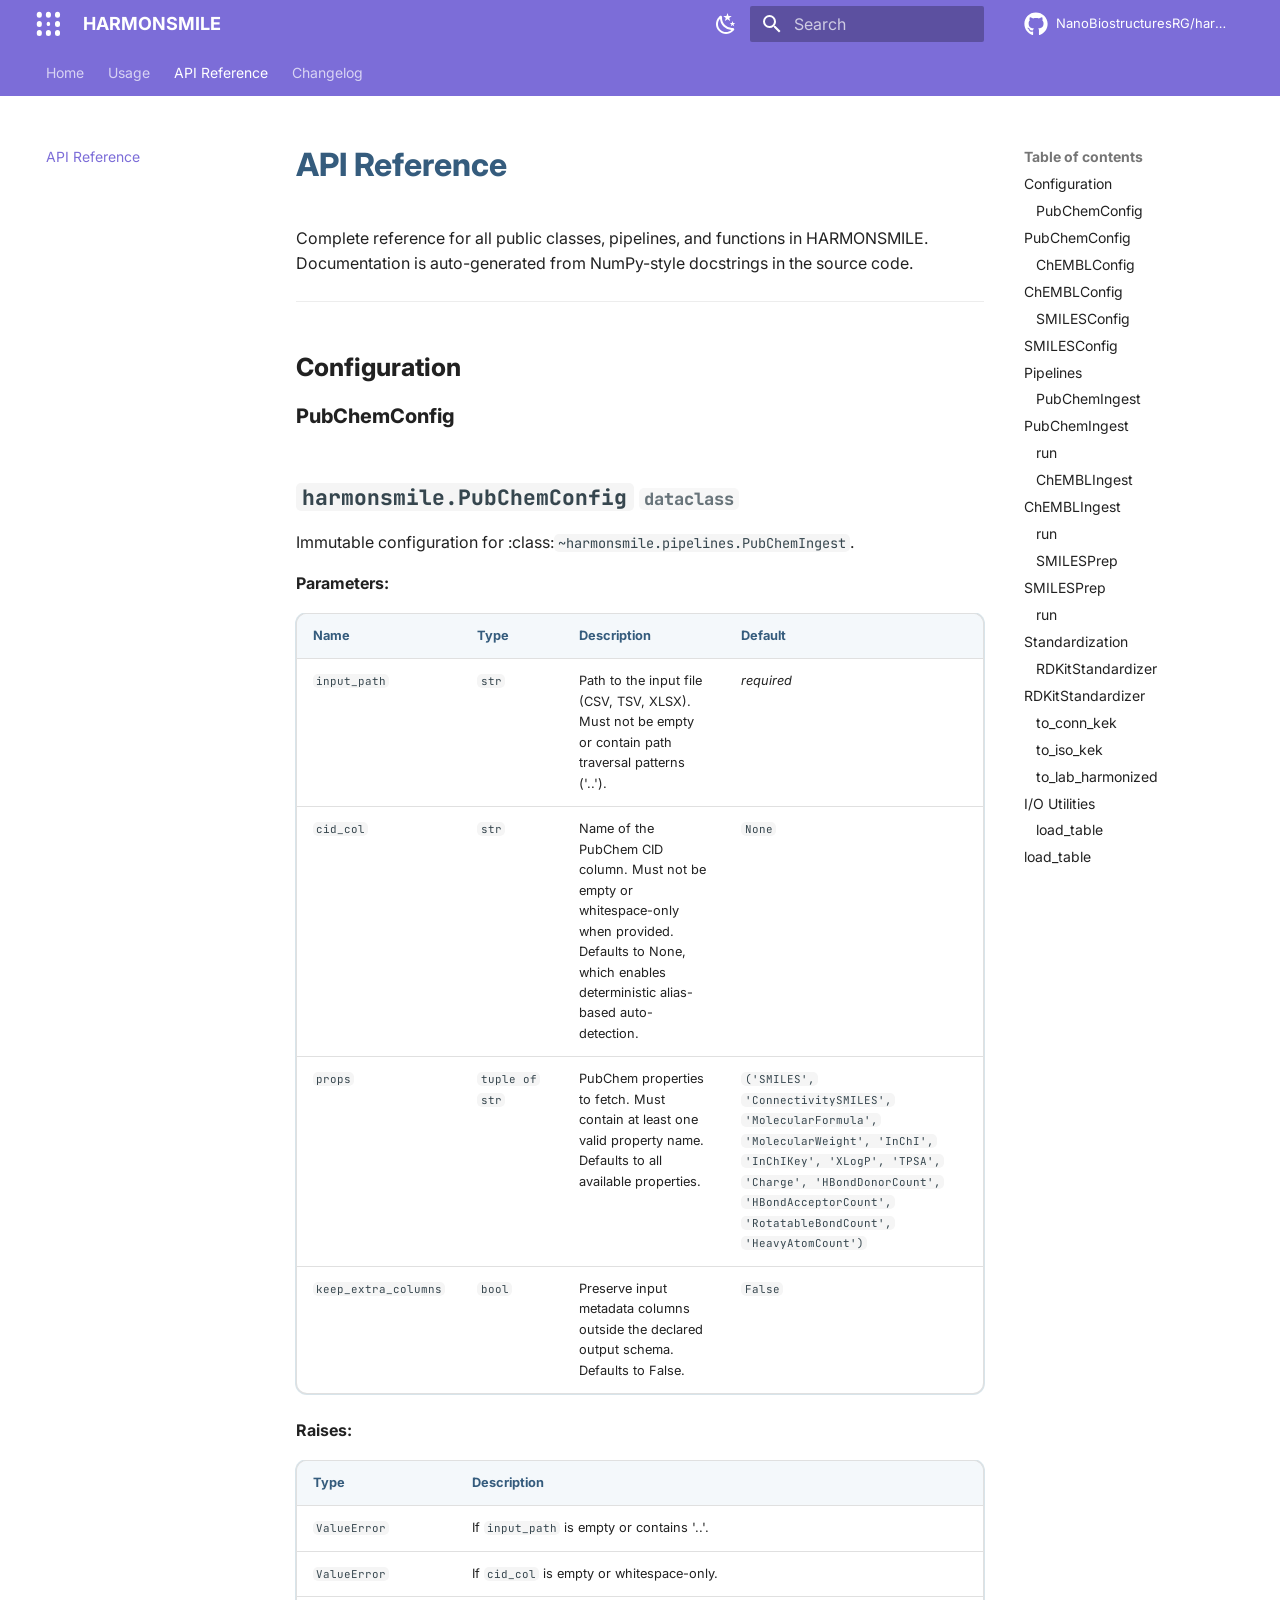
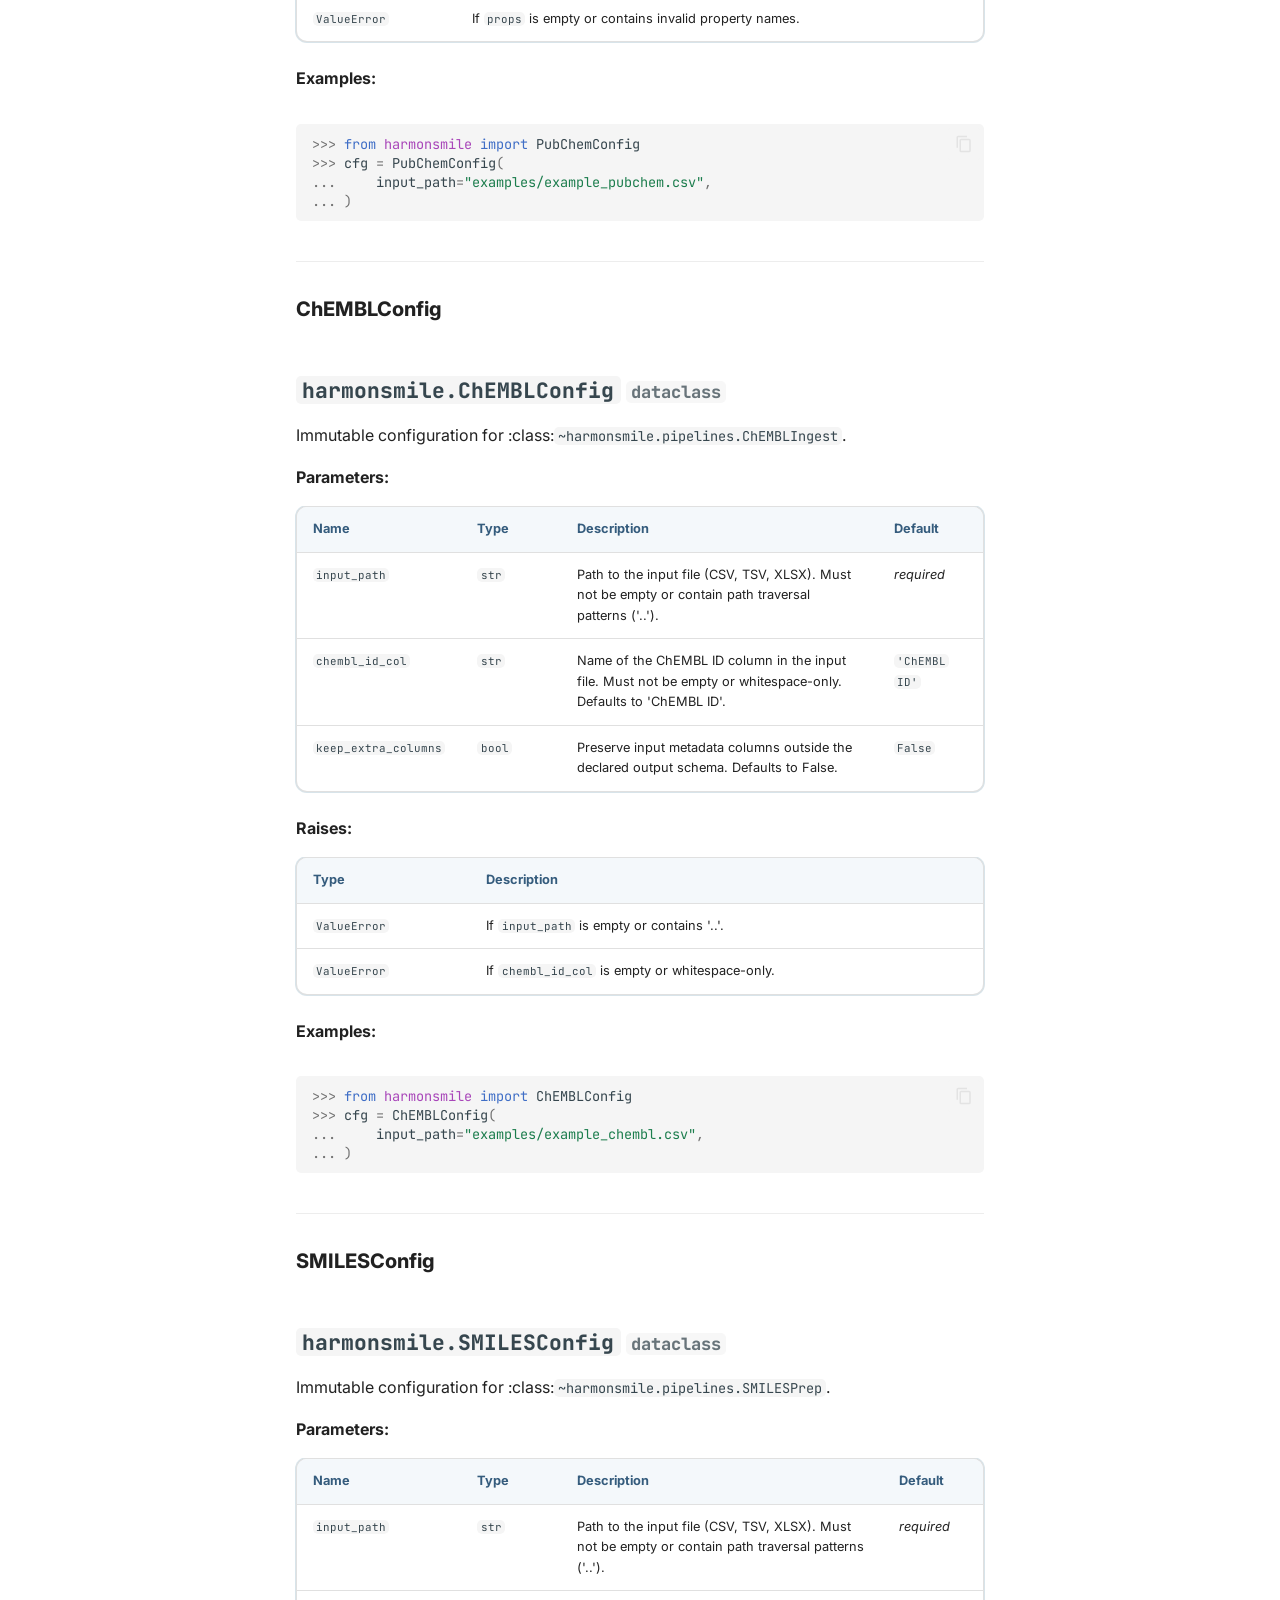
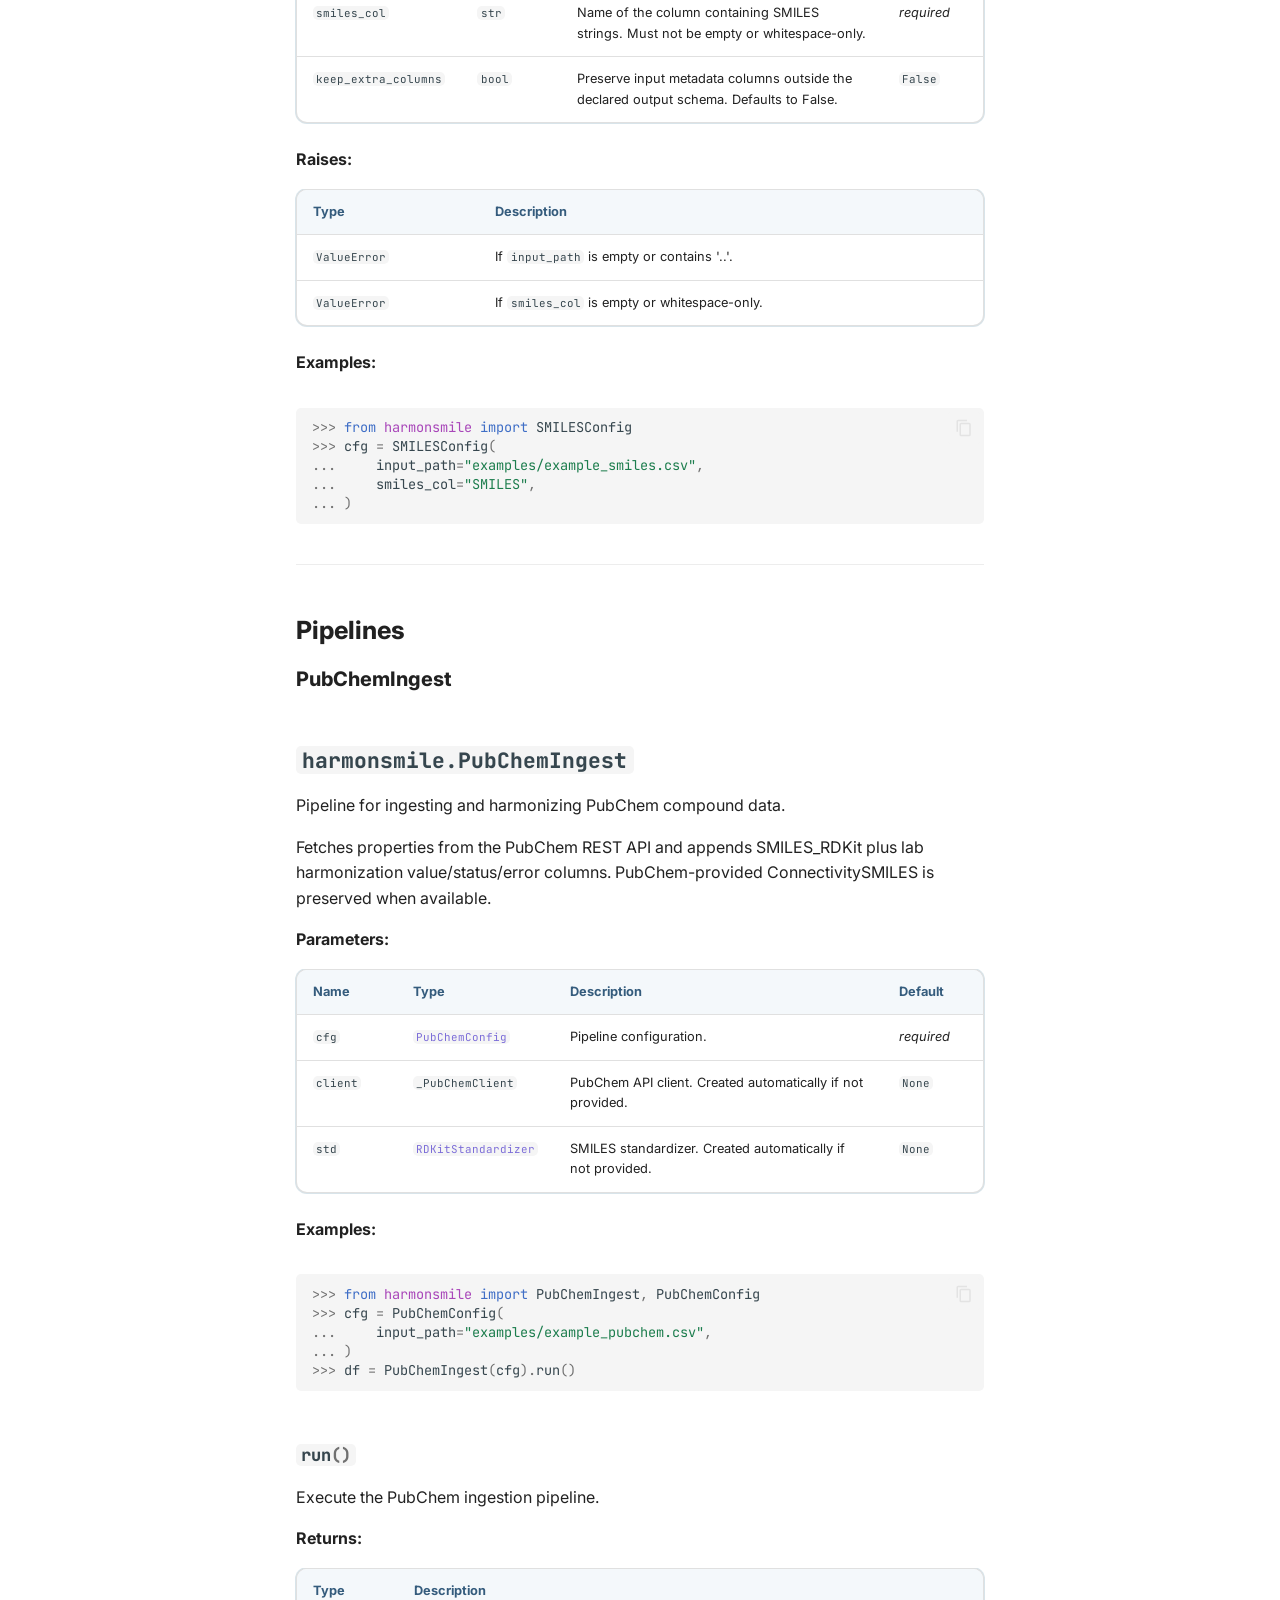
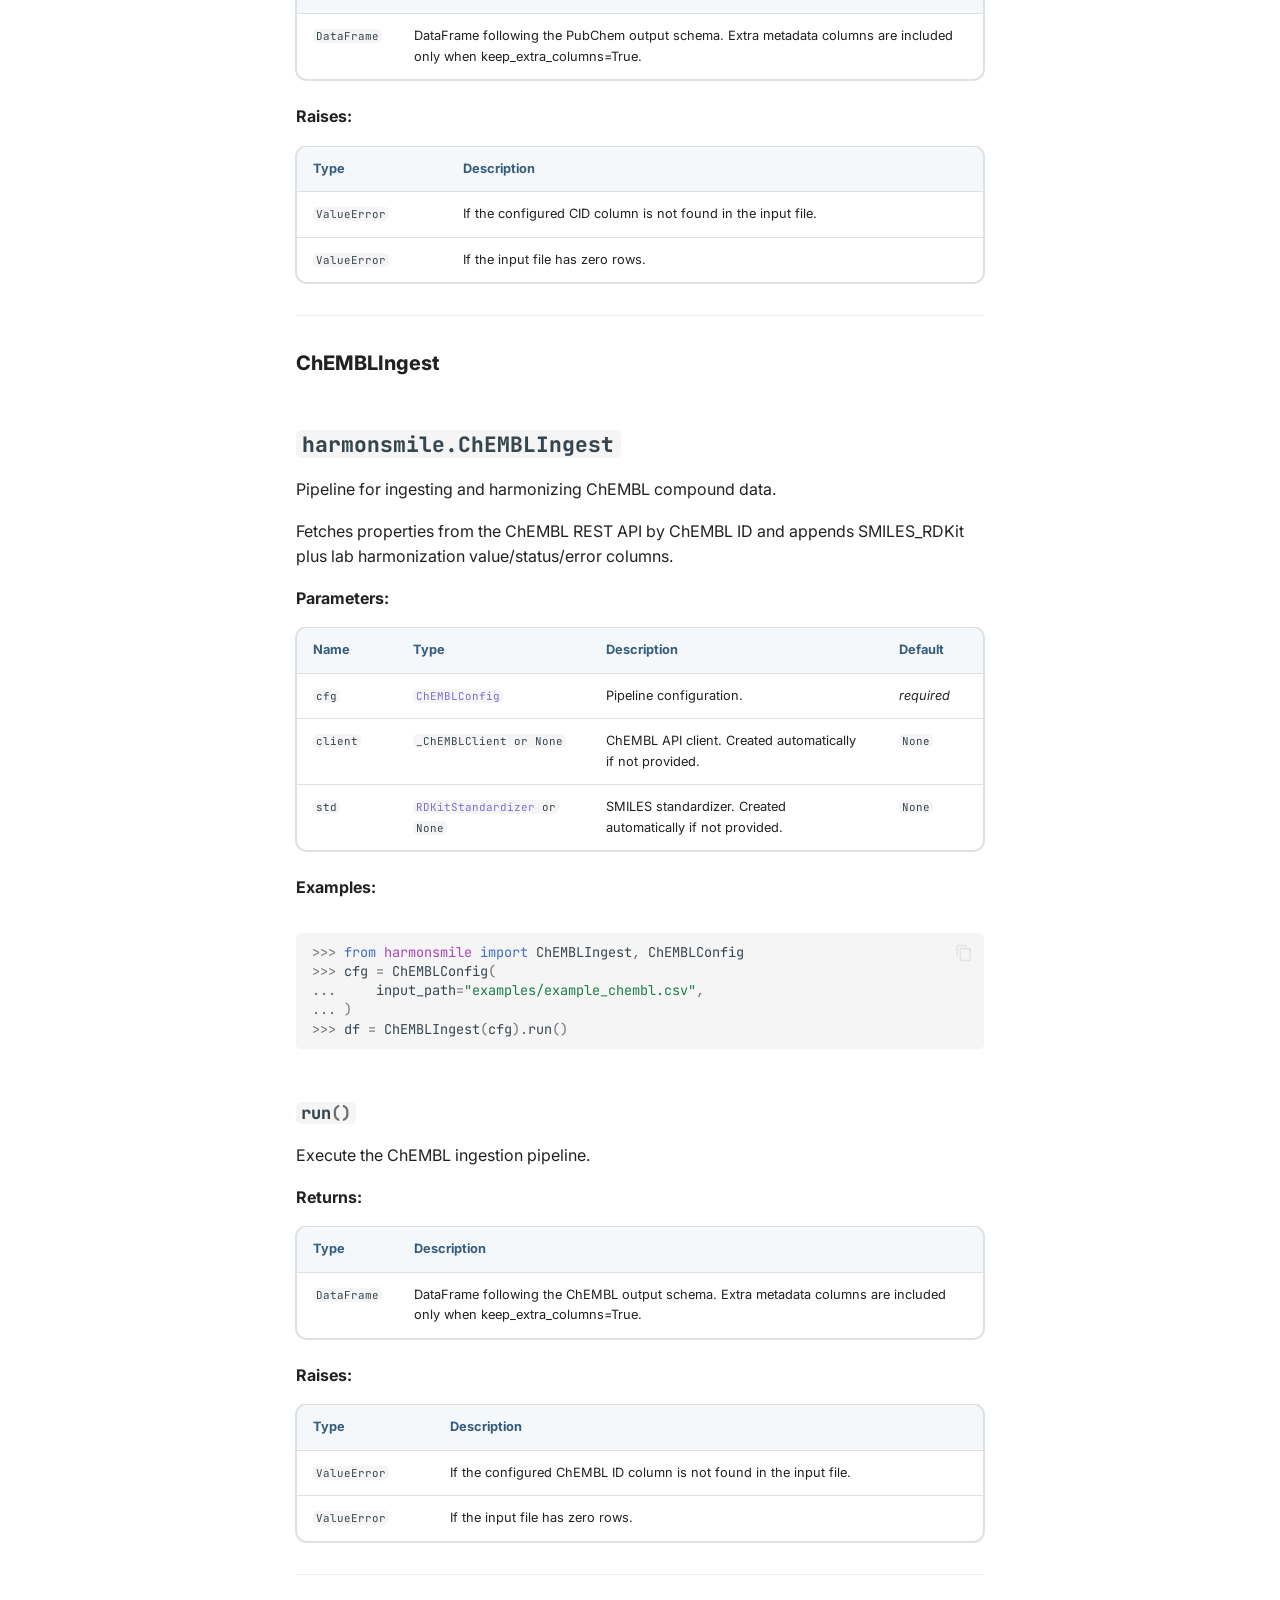
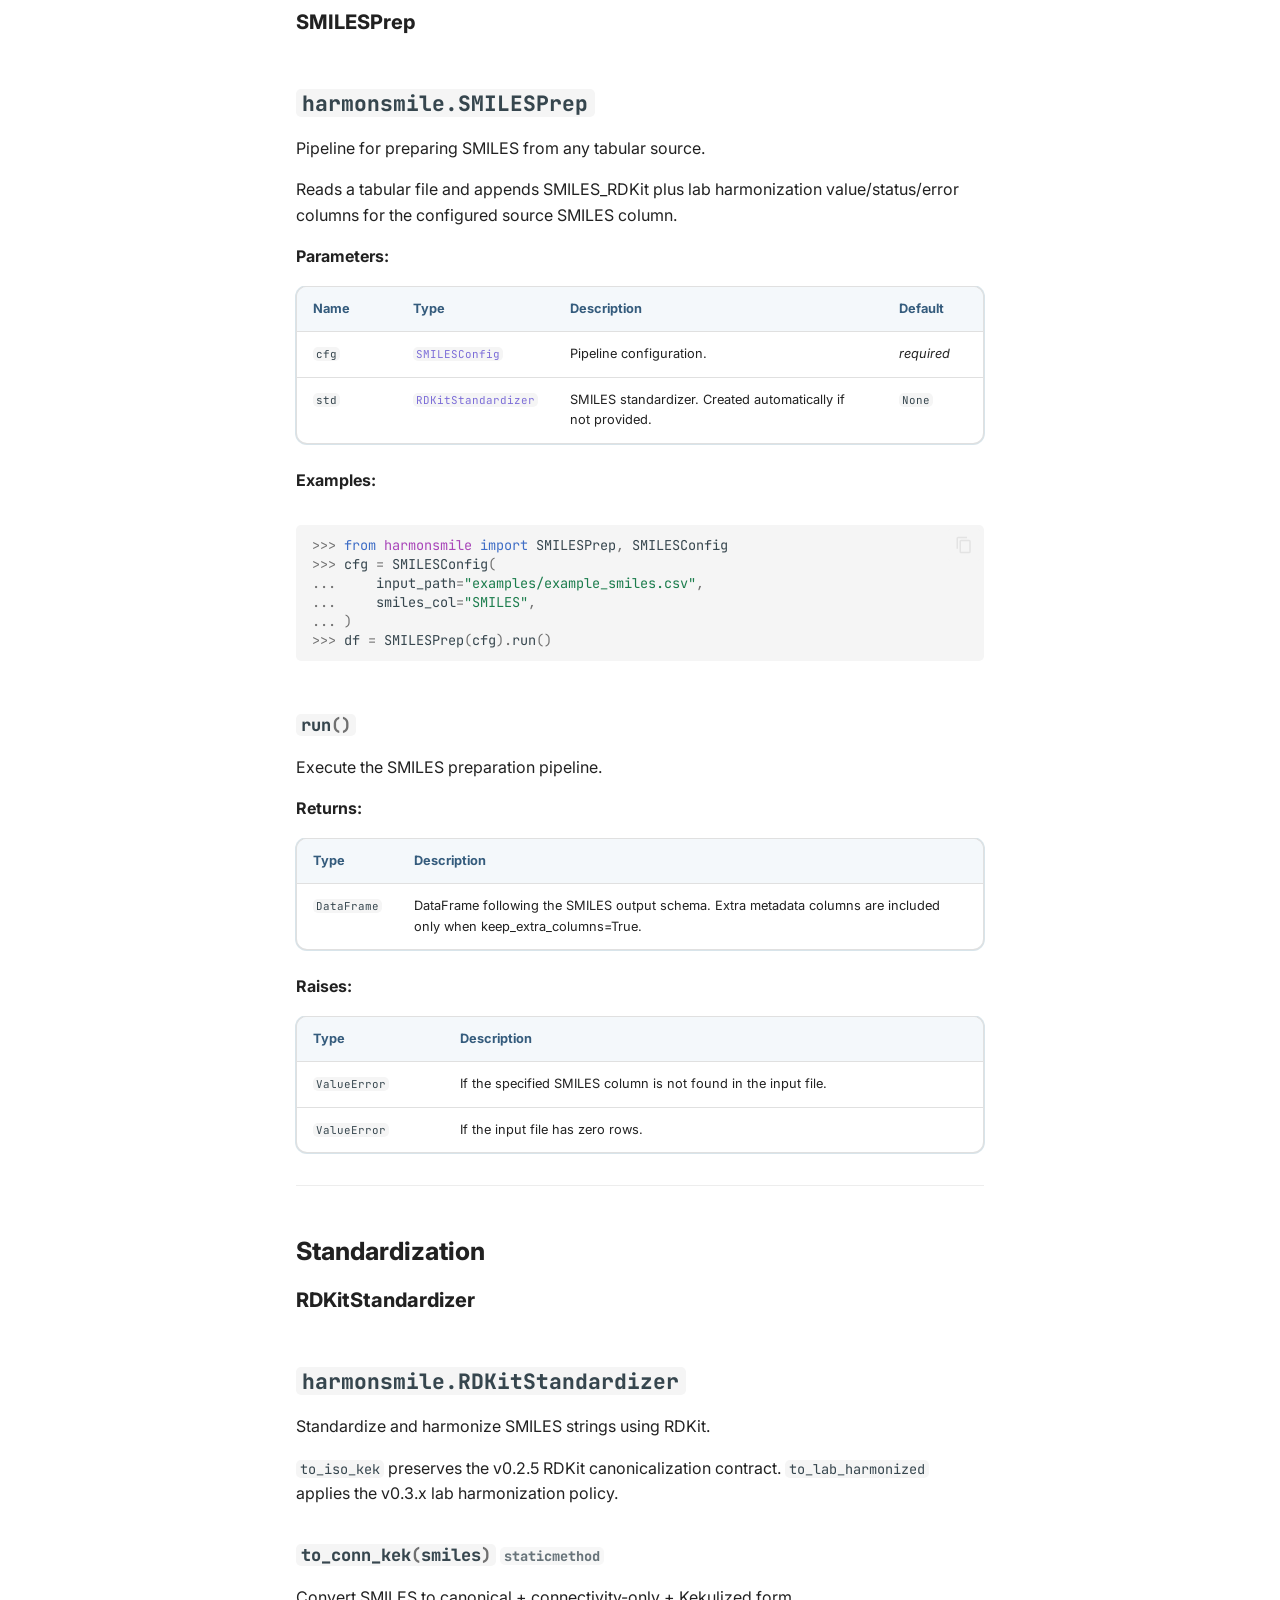
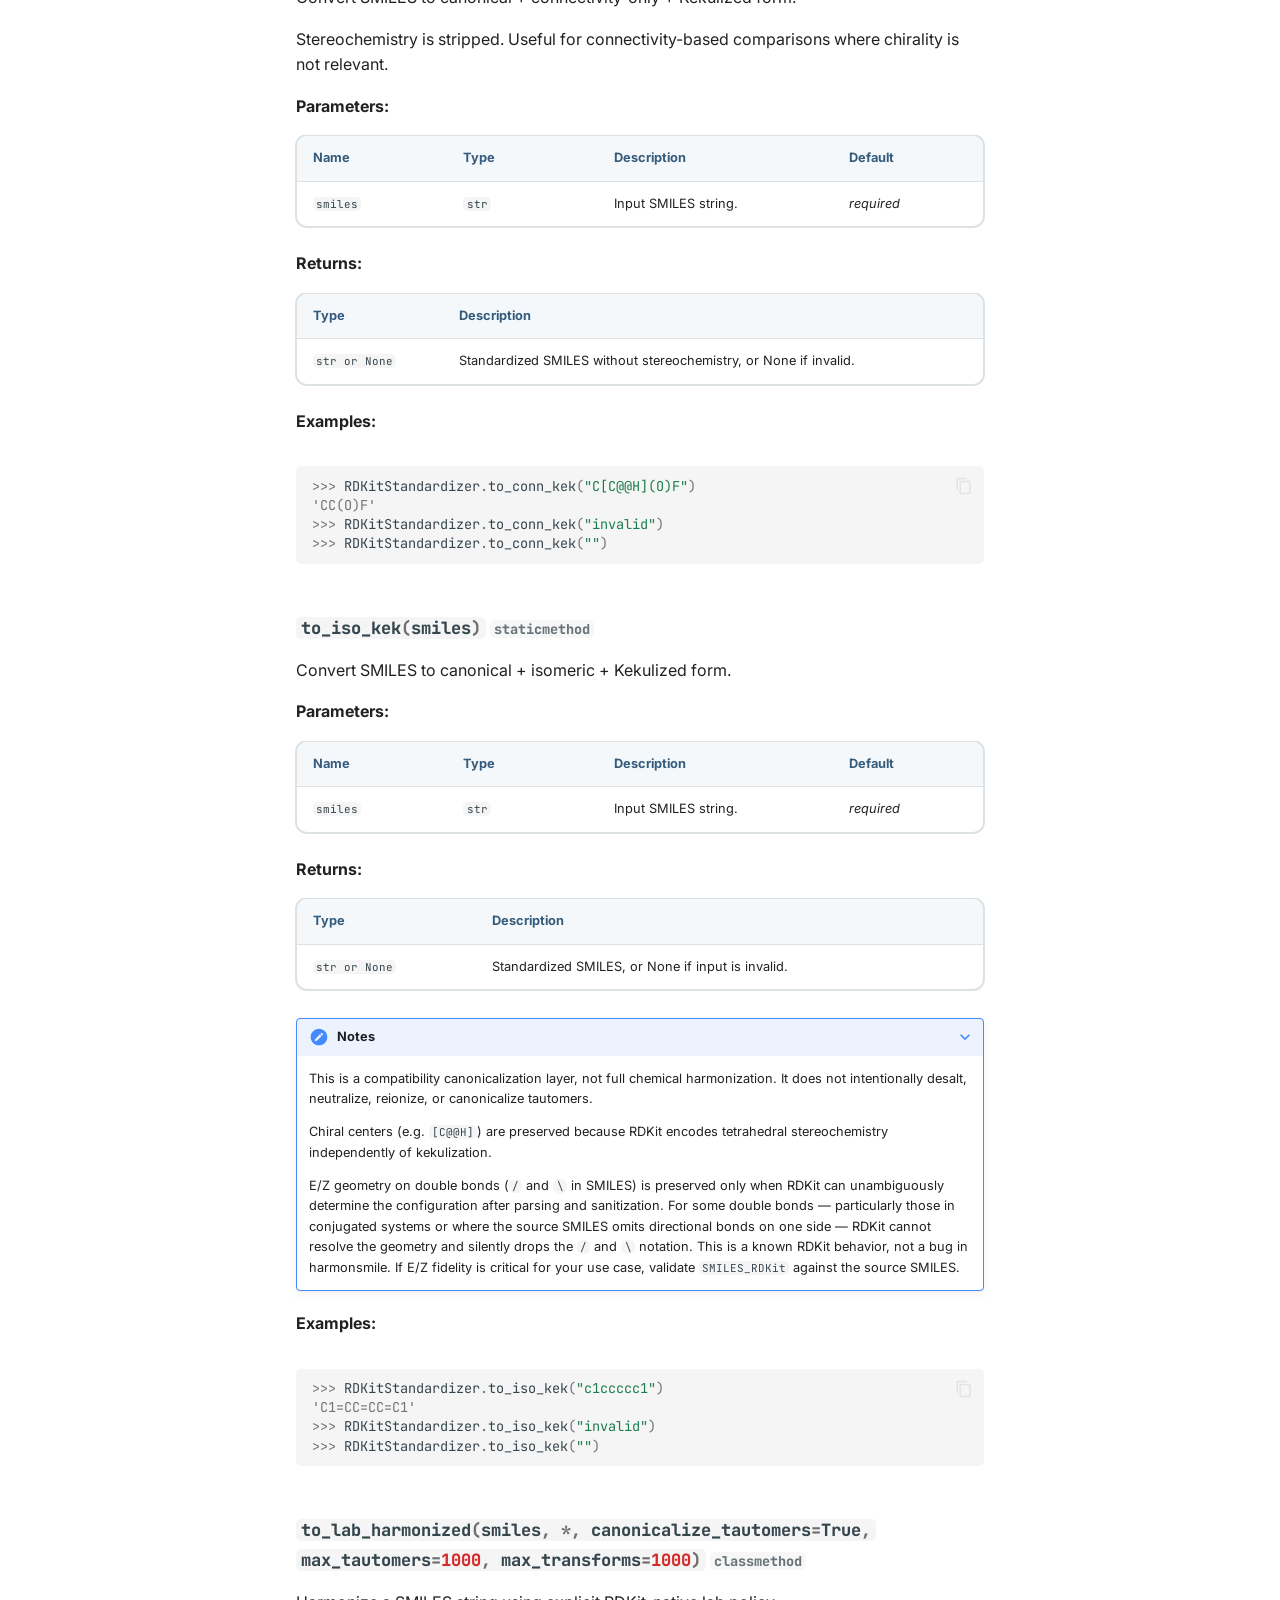
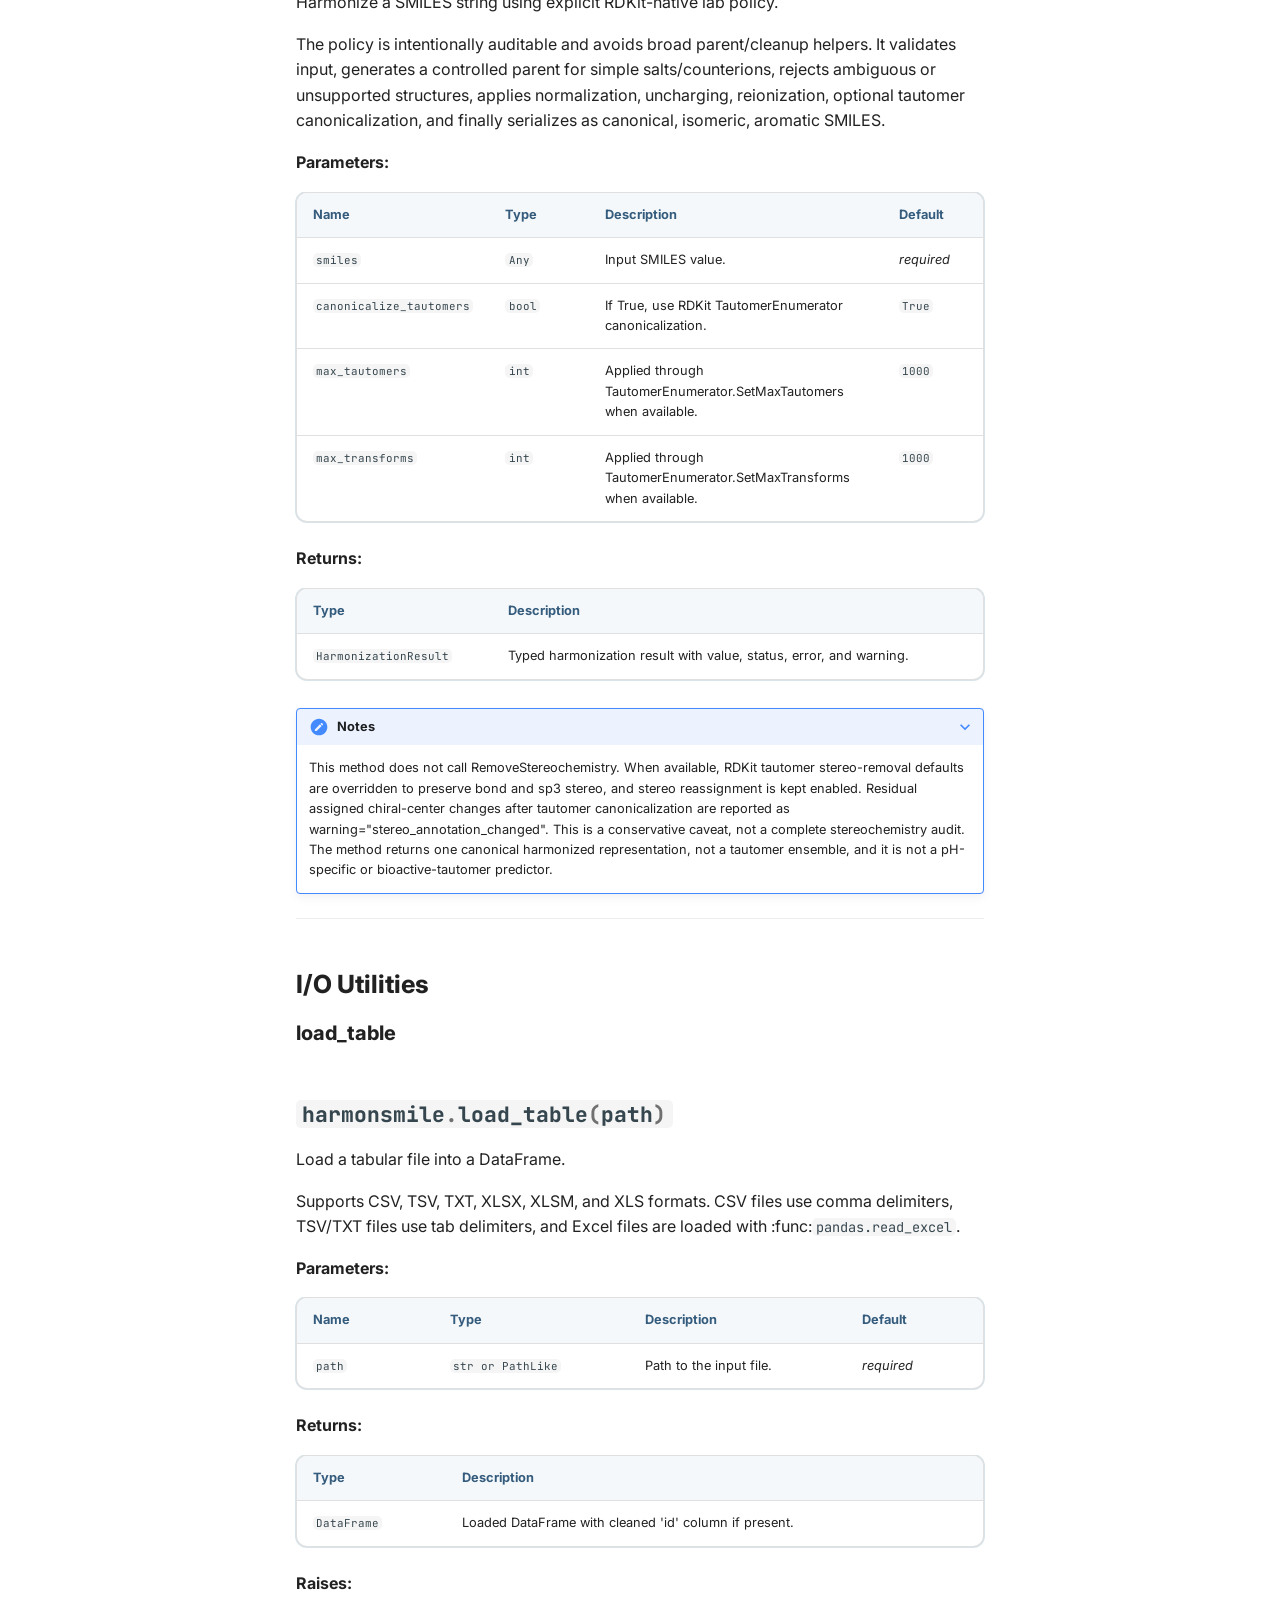
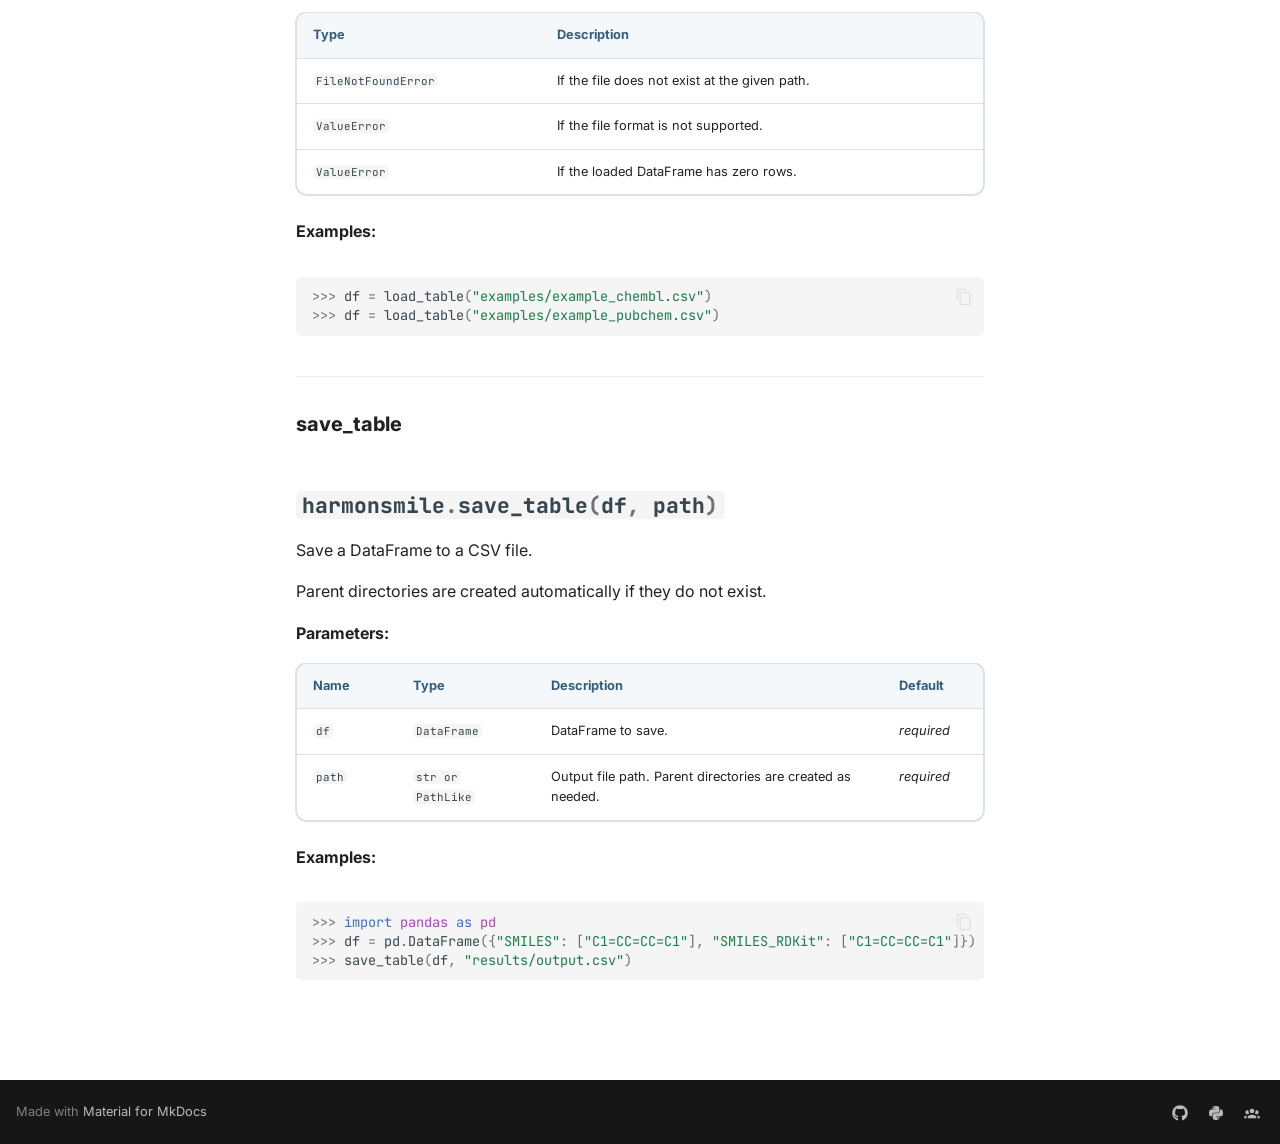
==== api/index.html @ e5e265cb "Deployed 6397cf1 with MkDocs version: 1.6.1" ====
<!doctype html>
<html lang="en" class="no-js">
  <head>
    
      <meta charset="utf-8">
      <meta name="viewport" content="width=device-width,initial-scale=1">
      
        <meta name="description" content="Harmonize SMILES strings for cheminformatics and machine learning">
      
      
      
        <link rel="canonical" href="https://nanobiostructuresrg.github.io/harmonsmile/api/">
      
      
        <link rel="prev" href="../usage/">
      
      
        <link rel="next" href="../changelog/">
      
      
        
      
      
      <link rel="icon" href="../assets/harmonsmile-logo.png">
      <meta name="generator" content="mkdocs-1.6.1, mkdocs-material-9.7.7">
    
    
      
        <title>API Reference - HARMONSMILE</title>
      
    
    
      <link rel="stylesheet" href="../assets/stylesheets/main.ec1eaa64.min.css">
      
        
        <link rel="stylesheet" href="../assets/stylesheets/palette.ab4e12ef.min.css">
      
      


    
    
      
    
    
      
        
        
        <link rel="preconnect" href="https://fonts.gstatic.com" crossorigin>
        <link rel="stylesheet" href="https://fonts.googleapis.com/css?family=Inter:300,300i,400,400i,700,700i%7CJetBrains+Mono:400,400i,700,700i&display=fallback">
        <style>:root{--md-text-font:"Inter";--md-code-font:"JetBrains Mono"}</style>
      
    
    
      <link rel="stylesheet" href="../assets/_mkdocstrings.css">
    
      <link rel="stylesheet" href="../stylesheets/extra.css">
    
    <script>__md_scope=new URL("..",location),__md_hash=e=>[...e].reduce(((e,_)=>(e<<5)-e+_.charCodeAt(0)),0),__md_get=(e,_=localStorage,t=__md_scope)=>JSON.parse(_.getItem(t.pathname+"."+e)),__md_set=(e,_,t=localStorage,a=__md_scope)=>{try{t.setItem(a.pathname+"."+e,JSON.stringify(_))}catch(e){}}</script>
    
      

    
    
  </head>
  
  
    
    
      
    
    
    
    
    <body dir="ltr" data-md-color-scheme="default" data-md-color-primary="custom" data-md-color-accent="custom">
  
    
    <input class="md-toggle" data-md-toggle="drawer" type="checkbox" id="__drawer" autocomplete="off">
    <input class="md-toggle" data-md-toggle="search" type="checkbox" id="__search" autocomplete="off">
    <label class="md-overlay" for="__drawer"></label>
    <div data-md-component="skip">
      
        
        <a href="#api-reference" class="md-skip">
          Skip to content
        </a>
      
    </div>
    <div data-md-component="announce">
      
    </div>
    
    
      

  

<header class="md-header md-header--shadow md-header--lifted" data-md-component="header">
  <nav class="md-header__inner md-grid" aria-label="Header">
    <a href=".." title="HARMONSMILE" class="md-header__button md-logo" aria-label="HARMONSMILE" data-md-component="logo">
      
  
  <svg xmlns="http://www.w3.org/2000/svg" viewBox="0 0 24 24"><path d="M12 8a3 3 0 0 0 3-3 3 3 0 0 0-3-3 3 3 0 0 0-3 3 3 3 0 0 0 3 3m0 3.54C9.64 9.35 6.5 8 3 8v11c3.5 0 6.64 1.35 9 3.54 2.36-2.19 5.5-3.54 9-3.54V8c-3.5 0-6.64 1.35-9 3.54"/></svg>

    </a>
    <label class="md-header__button md-icon" for="__drawer">
      
      <svg xmlns="http://www.w3.org/2000/svg" viewBox="0 0 24 24"><path d="M3 6h18v2H3zm0 5h18v2H3zm0 5h18v2H3z"/></svg>
    </label>
    <div class="md-header__title" data-md-component="header-title">
      <div class="md-header__ellipsis">
        <div class="md-header__topic">
          <span class="md-ellipsis">
            HARMONSMILE
          </span>
        </div>
        <div class="md-header__topic" data-md-component="header-topic">
          <span class="md-ellipsis">
            
              API Reference
            
          </span>
        </div>
      </div>
    </div>
    
      
        <form class="md-header__option" data-md-component="palette">
  
    
    
    
    <input class="md-option" data-md-color-media="" data-md-color-scheme="default" data-md-color-primary="custom" data-md-color-accent="custom"  aria-label="Switch to dark mode"  type="radio" name="__palette" id="__palette_0">
    
      <label class="md-header__button md-icon" title="Switch to dark mode" for="__palette_1" hidden>
        <svg xmlns="http://www.w3.org/2000/svg" viewBox="0 0 24 24"><path d="m17.75 4.09-2.53 1.94.91 3.06-2.63-1.81-2.63 1.81.91-3.06-2.53-1.94L12.44 4l1.06-3 1.06 3zm3.5 6.91-1.64 1.25.59 1.98-1.7-1.17-1.7 1.17.59-1.98L15.75 11l2.06-.05L18.5 9l.69 1.95zm-2.28 4.95c.83-.08 1.72 1.1 1.19 1.85-.32.45-.66.87-1.08 1.27C15.17 23 8.84 23 4.94 19.07c-3.91-3.9-3.91-10.24 0-14.14.4-.4.82-.76 1.27-1.08.75-.53 1.93.36 1.85 1.19-.27 2.86.69 5.83 2.89 8.02a9.96 9.96 0 0 0 8.02 2.89m-1.64 2.02a12.08 12.08 0 0 1-7.8-3.47c-2.17-2.19-3.33-5-3.49-7.82-2.81 3.14-2.7 7.96.31 10.98 3.02 3.01 7.84 3.12 10.98.31"/></svg>
      </label>
    
  
    
    
    
    <input class="md-option" data-md-color-media="" data-md-color-scheme="slate" data-md-color-primary="custom" data-md-color-accent="custom"  aria-label="Switch to light mode"  type="radio" name="__palette" id="__palette_1">
    
      <label class="md-header__button md-icon" title="Switch to light mode" for="__palette_0" hidden>
        <svg xmlns="http://www.w3.org/2000/svg" viewBox="0 0 24 24"><path d="M12 7a5 5 0 0 1 5 5 5 5 0 0 1-5 5 5 5 0 0 1-5-5 5 5 0 0 1 5-5m0 2a3 3 0 0 0-3 3 3 3 0 0 0 3 3 3 3 0 0 0 3-3 3 3 0 0 0-3-3m0-7 2.39 3.42C13.65 5.15 12.84 5 12 5s-1.65.15-2.39.42zM3.34 7l4.16-.35A7.2 7.2 0 0 0 5.94 8.5c-.44.74-.69 1.5-.83 2.29zm.02 10 1.76-3.77a7.131 7.131 0 0 0 2.38 4.14zM20.65 7l-1.77 3.79a7.02 7.02 0 0 0-2.38-4.15zm-.01 10-4.14.36c.59-.51 1.12-1.14 1.54-1.86.42-.73.69-1.5.83-2.29zM12 22l-2.41-3.44c.74.27 1.55.44 2.41.44.82 0 1.63-.17 2.37-.44z"/></svg>
      </label>
    
  
</form>
      
    
    
      <script>var palette=__md_get("__palette");if(palette&&palette.color){if("(prefers-color-scheme)"===palette.color.media){var media=matchMedia("(prefers-color-scheme: light)"),input=document.querySelector(media.matches?"[data-md-color-media='(prefers-color-scheme: light)']":"[data-md-color-media='(prefers-color-scheme: dark)']");palette.color.media=input.getAttribute("data-md-color-media"),palette.color.scheme=input.getAttribute("data-md-color-scheme"),palette.color.primary=input.getAttribute("data-md-color-primary"),palette.color.accent=input.getAttribute("data-md-color-accent")}for(var[key,value]of Object.entries(palette.color))document.body.setAttribute("data-md-color-"+key,value)}</script>
    
    
    
      
      
        <label class="md-header__button md-icon" for="__search">
          
          <svg xmlns="http://www.w3.org/2000/svg" viewBox="0 0 24 24"><path d="M9.5 3A6.5 6.5 0 0 1 16 9.5c0 1.61-.59 3.09-1.56 4.23l.27.27h.79l5 5-1.5 1.5-5-5v-.79l-.27-.27A6.52 6.52 0 0 1 9.5 16 6.5 6.5 0 0 1 3 9.5 6.5 6.5 0 0 1 9.5 3m0 2C7 5 5 7 5 9.5S7 14 9.5 14 14 12 14 9.5 12 5 9.5 5"/></svg>
        </label>
        <div class="md-search" data-md-component="search" role="dialog">
  <label class="md-search__overlay" for="__search"></label>
  <div class="md-search__inner" role="search">
    <form class="md-search__form" name="search">
      <input type="text" class="md-search__input" name="query" aria-label="Search" placeholder="Search" autocapitalize="off" autocorrect="off" autocomplete="off" spellcheck="false" data-md-component="search-query" required>
      <label class="md-search__icon md-icon" for="__search">
        
        <svg xmlns="http://www.w3.org/2000/svg" viewBox="0 0 24 24"><path d="M9.5 3A6.5 6.5 0 0 1 16 9.5c0 1.61-.59 3.09-1.56 4.23l.27.27h.79l5 5-1.5 1.5-5-5v-.79l-.27-.27A6.52 6.52 0 0 1 9.5 16 6.5 6.5 0 0 1 3 9.5 6.5 6.5 0 0 1 9.5 3m0 2C7 5 5 7 5 9.5S7 14 9.5 14 14 12 14 9.5 12 5 9.5 5"/></svg>
        
        <svg xmlns="http://www.w3.org/2000/svg" viewBox="0 0 24 24"><path d="M20 11v2H8l5.5 5.5-1.42 1.42L4.16 12l7.92-7.92L13.5 5.5 8 11z"/></svg>
      </label>
      <nav class="md-search__options" aria-label="Search">
        
        <button type="reset" class="md-search__icon md-icon" title="Clear" aria-label="Clear" tabindex="-1">
          
          <svg xmlns="http://www.w3.org/2000/svg" viewBox="0 0 24 24"><path d="M19 6.41 17.59 5 12 10.59 6.41 5 5 6.41 10.59 12 5 17.59 6.41 19 12 13.41 17.59 19 19 17.59 13.41 12z"/></svg>
        </button>
      </nav>
      
        <div class="md-search__suggest" data-md-component="search-suggest"></div>
      
    </form>
    <div class="md-search__output">
      <div class="md-search__scrollwrap" tabindex="0" data-md-scrollfix>
        <div class="md-search-result" data-md-component="search-result">
          <div class="md-search-result__meta">
            Initializing search
          </div>
          <ol class="md-search-result__list" role="presentation"></ol>
        </div>
      </div>
    </div>
  </div>
</div>
      
    
    
      <div class="md-header__source">
        <a href="https://github.com/NanoBiostructuresRG/harmonsmile" title="Go to repository" class="md-source" data-md-component="source">
  <div class="md-source__icon md-icon">
    
    <svg xmlns="http://www.w3.org/2000/svg" viewBox="0 0 512 512"><!--! Font Awesome Free 7.1.0 by @fontawesome - https://fontawesome.com License - https://fontawesome.com/license/free (Icons: CC BY 4.0, Fonts: SIL OFL 1.1, Code: MIT License) Copyright 2025 Fonticons, Inc.--><path d="M173.9 397.4c0 2-2.3 3.6-5.2 3.6-3.3.3-5.6-1.3-5.6-3.6 0-2 2.3-3.6 5.2-3.6 3-.3 5.6 1.3 5.6 3.6m-31.1-4.5c-.7 2 1.3 4.3 4.3 4.9 2.6 1 5.6 0 6.2-2s-1.3-4.3-4.3-5.2c-2.6-.7-5.5.3-6.2 2.3m44.2-1.7c-2.9.7-4.9 2.6-4.6 4.9.3 2 2.9 3.3 5.9 2.6 2.9-.7 4.9-2.6 4.6-4.6-.3-1.9-3-3.2-5.9-2.9M252.8 8C114.1 8 8 113.3 8 252c0 110.9 69.8 205.8 169.5 239.2 12.8 2.3 17.3-5.6 17.3-12.1 0-6.2-.3-40.4-.3-61.4 0 0-70 15-84.7-29.8 0 0-11.4-29.1-27.8-36.6 0 0-22.9-15.7 1.6-15.4 0 0 24.9 2 38.6 25.8 21.9 38.6 58.6 27.5 72.9 20.9 2.3-16 8.8-27.1 16-33.7-55.9-6.2-112.3-14.3-112.3-110.5 0-27.5 7.6-41.3 23.6-58.9-2.6-6.5-11.1-33.3 2.6-67.9 20.9-6.5 69 27 69 27 20-5.6 41.5-8.5 62.8-8.5s42.8 2.9 62.8 8.5c0 0 48.1-33.6 69-27 13.7 34.7 5.2 61.4 2.6 67.9 16 17.7 25.8 31.5 25.8 58.9 0 96.5-58.9 104.2-114.8 110.5 9.2 7.9 17 22.9 17 46.4 0 33.7-.3 75.4-.3 83.6 0 6.5 4.6 14.4 17.3 12.1C436.2 457.8 504 362.9 504 252 504 113.3 391.5 8 252.8 8M105.2 352.9c-1.3 1-1 3.3.7 5.2 1.6 1.6 3.9 2.3 5.2 1 1.3-1 1-3.3-.7-5.2-1.6-1.6-3.9-2.3-5.2-1m-10.8-8.1c-.7 1.3.3 2.9 2.3 3.9 1.6 1 3.6.7 4.3-.7.7-1.3-.3-2.9-2.3-3.9-2-.6-3.6-.3-4.3.7m32.4 35.6c-1.6 1.3-1 4.3 1.3 6.2 2.3 2.3 5.2 2.6 6.5 1 1.3-1.3.7-4.3-1.3-6.2-2.2-2.3-5.2-2.6-6.5-1m-11.4-14.7c-1.6 1-1.6 3.6 0 5.9s4.3 3.3 5.6 2.3c1.6-1.3 1.6-3.9 0-6.2-1.4-2.3-4-3.3-5.6-2"/></svg>
  </div>
  <div class="md-source__repository">
    NanoBiostructuresRG/harmonsmile
  </div>
</a>
      </div>
    
  </nav>
  
    
      
<nav class="md-tabs" aria-label="Tabs" data-md-component="tabs">
  <div class="md-grid">
    <ul class="md-tabs__list">
      
        
  
  
  
  
    <li class="md-tabs__item">
      <a href=".." class="md-tabs__link">
        
  
  
    
  
  Home

      </a>
    </li>
  

      
        
  
  
  
  
    <li class="md-tabs__item">
      <a href="../usage/" class="md-tabs__link">
        
  
  
    
  
  Usage

      </a>
    </li>
  

      
        
  
  
  
    
  
  
    <li class="md-tabs__item md-tabs__item--active">
      <a href="./" class="md-tabs__link">
        
  
  
    
  
  API Reference

      </a>
    </li>
  

      
        
  
  
  
  
    <li class="md-tabs__item">
      <a href="../changelog/" class="md-tabs__link">
        
  
  
    
  
  Changelog

      </a>
    </li>
  

      
    </ul>
  </div>
</nav>
    
  
</header>
    
    <div class="md-container" data-md-component="container">
      
      
        
      
      <main class="md-main" data-md-component="main">
        <div class="md-main__inner md-grid">
          
            
              
              <div class="md-sidebar md-sidebar--primary" data-md-component="sidebar" data-md-type="navigation" >
                <div class="md-sidebar__scrollwrap">
                  <div class="md-sidebar__inner">
                    


  


<nav class="md-nav md-nav--primary md-nav--lifted" aria-label="Navigation" data-md-level="0">
  <label class="md-nav__title" for="__drawer">
    <a href=".." title="HARMONSMILE" class="md-nav__button md-logo" aria-label="HARMONSMILE" data-md-component="logo">
      
  
  <svg xmlns="http://www.w3.org/2000/svg" viewBox="0 0 24 24"><path d="M12 8a3 3 0 0 0 3-3 3 3 0 0 0-3-3 3 3 0 0 0-3 3 3 3 0 0 0 3 3m0 3.54C9.64 9.35 6.5 8 3 8v11c3.5 0 6.64 1.35 9 3.54 2.36-2.19 5.5-3.54 9-3.54V8c-3.5 0-6.64 1.35-9 3.54"/></svg>

    </a>
    HARMONSMILE
  </label>
  
    <div class="md-nav__source">
      <a href="https://github.com/NanoBiostructuresRG/harmonsmile" title="Go to repository" class="md-source" data-md-component="source">
  <div class="md-source__icon md-icon">
    
    <svg xmlns="http://www.w3.org/2000/svg" viewBox="0 0 512 512"><!--! Font Awesome Free 7.1.0 by @fontawesome - https://fontawesome.com License - https://fontawesome.com/license/free (Icons: CC BY 4.0, Fonts: SIL OFL 1.1, Code: MIT License) Copyright 2025 Fonticons, Inc.--><path d="M173.9 397.4c0 2-2.3 3.6-5.2 3.6-3.3.3-5.6-1.3-5.6-3.6 0-2 2.3-3.6 5.2-3.6 3-.3 5.6 1.3 5.6 3.6m-31.1-4.5c-.7 2 1.3 4.3 4.3 4.9 2.6 1 5.6 0 6.2-2s-1.3-4.3-4.3-5.2c-2.6-.7-5.5.3-6.2 2.3m44.2-1.7c-2.9.7-4.9 2.6-4.6 4.9.3 2 2.9 3.3 5.9 2.6 2.9-.7 4.9-2.6 4.6-4.6-.3-1.9-3-3.2-5.9-2.9M252.8 8C114.1 8 8 113.3 8 252c0 110.9 69.8 205.8 169.5 239.2 12.8 2.3 17.3-5.6 17.3-12.1 0-6.2-.3-40.4-.3-61.4 0 0-70 15-84.7-29.8 0 0-11.4-29.1-27.8-36.6 0 0-22.9-15.7 1.6-15.4 0 0 24.9 2 38.6 25.8 21.9 38.6 58.6 27.5 72.9 20.9 2.3-16 8.8-27.1 16-33.7-55.9-6.2-112.3-14.3-112.3-110.5 0-27.5 7.6-41.3 23.6-58.9-2.6-6.5-11.1-33.3 2.6-67.9 20.9-6.5 69 27 69 27 20-5.6 41.5-8.5 62.8-8.5s42.8 2.9 62.8 8.5c0 0 48.1-33.6 69-27 13.7 34.7 5.2 61.4 2.6 67.9 16 17.7 25.8 31.5 25.8 58.9 0 96.5-58.9 104.2-114.8 110.5 9.2 7.9 17 22.9 17 46.4 0 33.7-.3 75.4-.3 83.6 0 6.5 4.6 14.4 17.3 12.1C436.2 457.8 504 362.9 504 252 504 113.3 391.5 8 252.8 8M105.2 352.9c-1.3 1-1 3.3.7 5.2 1.6 1.6 3.9 2.3 5.2 1 1.3-1 1-3.3-.7-5.2-1.6-1.6-3.9-2.3-5.2-1m-10.8-8.1c-.7 1.3.3 2.9 2.3 3.9 1.6 1 3.6.7 4.3-.7.7-1.3-.3-2.9-2.3-3.9-2-.6-3.6-.3-4.3.7m32.4 35.6c-1.6 1.3-1 4.3 1.3 6.2 2.3 2.3 5.2 2.6 6.5 1 1.3-1.3.7-4.3-1.3-6.2-2.2-2.3-5.2-2.6-6.5-1m-11.4-14.7c-1.6 1-1.6 3.6 0 5.9s4.3 3.3 5.6 2.3c1.6-1.3 1.6-3.9 0-6.2-1.4-2.3-4-3.3-5.6-2"/></svg>
  </div>
  <div class="md-source__repository">
    NanoBiostructuresRG/harmonsmile
  </div>
</a>
    </div>
  
  <ul class="md-nav__list" data-md-scrollfix>
    
      
      
  
  
  
  
    <li class="md-nav__item">
      <a href=".." class="md-nav__link">
        
  
  
  <span class="md-ellipsis">
    
  
    Home
  

    
  </span>
  
  

      </a>
    </li>
  

    
      
      
  
  
  
  
    <li class="md-nav__item">
      <a href="../usage/" class="md-nav__link">
        
  
  
  <span class="md-ellipsis">
    
  
    Usage
  

    
  </span>
  
  

      </a>
    </li>
  

    
      
      
  
  
    
  
  
  
    <li class="md-nav__item md-nav__item--active">
      
      <input class="md-nav__toggle md-toggle" type="checkbox" id="__toc">
      
      
        
      
      
        <label class="md-nav__link md-nav__link--active" for="__toc">
          
  
  
  <span class="md-ellipsis">
    
  
    API Reference
  

    
  </span>
  
  

          <span class="md-nav__icon md-icon"></span>
        </label>
      
      <a href="./" class="md-nav__link md-nav__link--active">
        
  
  
  <span class="md-ellipsis">
    
  
    API Reference
  

    
  </span>
  
  

      </a>
      
        

<nav class="md-nav md-nav--secondary" aria-label="Table of contents">
  
  
  
    
  
  
    <label class="md-nav__title" for="__toc">
      <span class="md-nav__icon md-icon"></span>
      Table of contents
    </label>
    <ul class="md-nav__list" data-md-component="toc" data-md-scrollfix>
      
        <li class="md-nav__item">
  <a href="#configuration" class="md-nav__link">
    <span class="md-ellipsis">
      
        Configuration
      
    </span>
  </a>
  
    <nav class="md-nav" aria-label="Configuration">
      <ul class="md-nav__list">
        
          <li class="md-nav__item">
  <a href="#pubchemconfig" class="md-nav__link">
    <span class="md-ellipsis">
      
        PubChemConfig
      
    </span>
  </a>
  
</li>
        
      </ul>
    </nav>
  
</li>
      
        <li class="md-nav__item">
  <a href="#harmonsmile.PubChemConfig" class="md-nav__link">
    <span class="md-ellipsis">
      
        PubChemConfig
      
    </span>
  </a>
  
    <nav class="md-nav" aria-label="PubChemConfig">
      <ul class="md-nav__list">
        
          <li class="md-nav__item">
  <a href="#chemblconfig" class="md-nav__link">
    <span class="md-ellipsis">
      
        ChEMBLConfig
      
    </span>
  </a>
  
</li>
        
      </ul>
    </nav>
  
</li>
      
        <li class="md-nav__item">
  <a href="#harmonsmile.ChEMBLConfig" class="md-nav__link">
    <span class="md-ellipsis">
      
        ChEMBLConfig
      
    </span>
  </a>
  
    <nav class="md-nav" aria-label="ChEMBLConfig">
      <ul class="md-nav__list">
        
          <li class="md-nav__item">
  <a href="#smilesconfig" class="md-nav__link">
    <span class="md-ellipsis">
      
        SMILESConfig
      
    </span>
  </a>
  
</li>
        
      </ul>
    </nav>
  
</li>
      
        <li class="md-nav__item">
  <a href="#harmonsmile.SMILESConfig" class="md-nav__link">
    <span class="md-ellipsis">
      
        SMILESConfig
      
    </span>
  </a>
  
</li>
      
        <li class="md-nav__item">
  <a href="#pipelines" class="md-nav__link">
    <span class="md-ellipsis">
      
        Pipelines
      
    </span>
  </a>
  
    <nav class="md-nav" aria-label="Pipelines">
      <ul class="md-nav__list">
        
          <li class="md-nav__item">
  <a href="#pubchemingest" class="md-nav__link">
    <span class="md-ellipsis">
      
        PubChemIngest
      
    </span>
  </a>
  
</li>
        
      </ul>
    </nav>
  
</li>
      
        <li class="md-nav__item">
  <a href="#harmonsmile.PubChemIngest" class="md-nav__link">
    <span class="md-ellipsis">
      
        PubChemIngest
      
    </span>
  </a>
  
    <nav class="md-nav" aria-label="PubChemIngest">
      <ul class="md-nav__list">
        
          <li class="md-nav__item">
  <a href="#harmonsmile.PubChemIngest.run" class="md-nav__link">
    <span class="md-ellipsis">
      
        run
      
    </span>
  </a>
  
</li>
        
          <li class="md-nav__item">
  <a href="#chemblingest" class="md-nav__link">
    <span class="md-ellipsis">
      
        ChEMBLIngest
      
    </span>
  </a>
  
</li>
        
      </ul>
    </nav>
  
</li>
      
        <li class="md-nav__item">
  <a href="#harmonsmile.ChEMBLIngest" class="md-nav__link">
    <span class="md-ellipsis">
      
        ChEMBLIngest
      
    </span>
  </a>
  
    <nav class="md-nav" aria-label="ChEMBLIngest">
      <ul class="md-nav__list">
        
          <li class="md-nav__item">
  <a href="#harmonsmile.ChEMBLIngest.run" class="md-nav__link">
    <span class="md-ellipsis">
      
        run
      
    </span>
  </a>
  
</li>
        
          <li class="md-nav__item">
  <a href="#smilesprep" class="md-nav__link">
    <span class="md-ellipsis">
      
        SMILESPrep
      
    </span>
  </a>
  
</li>
        
      </ul>
    </nav>
  
</li>
      
        <li class="md-nav__item">
  <a href="#harmonsmile.SMILESPrep" class="md-nav__link">
    <span class="md-ellipsis">
      
        SMILESPrep
      
    </span>
  </a>
  
    <nav class="md-nav" aria-label="SMILESPrep">
      <ul class="md-nav__list">
        
          <li class="md-nav__item">
  <a href="#harmonsmile.SMILESPrep.run" class="md-nav__link">
    <span class="md-ellipsis">
      
        run
      
    </span>
  </a>
  
</li>
        
      </ul>
    </nav>
  
</li>
      
        <li class="md-nav__item">
  <a href="#standardization" class="md-nav__link">
    <span class="md-ellipsis">
      
        Standardization
      
    </span>
  </a>
  
    <nav class="md-nav" aria-label="Standardization">
      <ul class="md-nav__list">
        
          <li class="md-nav__item">
  <a href="#rdkitstandardizer" class="md-nav__link">
    <span class="md-ellipsis">
      
        RDKitStandardizer
      
    </span>
  </a>
  
</li>
        
      </ul>
    </nav>
  
</li>
      
        <li class="md-nav__item">
  <a href="#harmonsmile.RDKitStandardizer" class="md-nav__link">
    <span class="md-ellipsis">
      
        RDKitStandardizer
      
    </span>
  </a>
  
    <nav class="md-nav" aria-label="RDKitStandardizer">
      <ul class="md-nav__list">
        
          <li class="md-nav__item">
  <a href="#harmonsmile.RDKitStandardizer.to_conn_kek" class="md-nav__link">
    <span class="md-ellipsis">
      
        to_conn_kek
      
    </span>
  </a>
  
</li>
        
          <li class="md-nav__item">
  <a href="#harmonsmile.RDKitStandardizer.to_iso_kek" class="md-nav__link">
    <span class="md-ellipsis">
      
        to_iso_kek
      
    </span>
  </a>
  
</li>
        
          <li class="md-nav__item">
  <a href="#harmonsmile.RDKitStandardizer.to_lab_harmonized" class="md-nav__link">
    <span class="md-ellipsis">
      
        to_lab_harmonized
      
    </span>
  </a>
  
</li>
        
      </ul>
    </nav>
  
</li>
      
        <li class="md-nav__item">
  <a href="#io-utilities" class="md-nav__link">
    <span class="md-ellipsis">
      
        I/O Utilities
      
    </span>
  </a>
  
    <nav class="md-nav" aria-label="I/O Utilities">
      <ul class="md-nav__list">
        
          <li class="md-nav__item">
  <a href="#load_table" class="md-nav__link">
    <span class="md-ellipsis">
      
        load_table
      
    </span>
  </a>
  
</li>
        
      </ul>
    </nav>
  
</li>
      
        <li class="md-nav__item">
  <a href="#harmonsmile.load_table" class="md-nav__link">
    <span class="md-ellipsis">
      
        load_table
      
    </span>
  </a>
  
    <nav class="md-nav" aria-label="load_table">
      <ul class="md-nav__list">
        
          <li class="md-nav__item">
  <a href="#save_table" class="md-nav__link">
    <span class="md-ellipsis">
      
        save_table
      
    </span>
  </a>
  
</li>
        
      </ul>
    </nav>
  
</li>
      
        <li class="md-nav__item">
  <a href="#harmonsmile.save_table" class="md-nav__link">
    <span class="md-ellipsis">
      
        save_table
      
    </span>
  </a>
  
</li>
      
    </ul>
  
</nav>
      
    </li>
  

    
      
      
  
  
  
  
    <li class="md-nav__item">
      <a href="../changelog/" class="md-nav__link">
        
  
  
  <span class="md-ellipsis">
    
  
    Changelog
  

    
  </span>
  
  

      </a>
    </li>
  

    
  </ul>
</nav>
                  </div>
                </div>
              </div>
            
            
              
              <div class="md-sidebar md-sidebar--secondary" data-md-component="sidebar" data-md-type="toc" >
                <div class="md-sidebar__scrollwrap">
                  <div class="md-sidebar__inner">
                    

<nav class="md-nav md-nav--secondary" aria-label="Table of contents">
  
  
  
    
  
  
    <label class="md-nav__title" for="__toc">
      <span class="md-nav__icon md-icon"></span>
      Table of contents
    </label>
    <ul class="md-nav__list" data-md-component="toc" data-md-scrollfix>
      
        <li class="md-nav__item">
  <a href="#configuration" class="md-nav__link">
    <span class="md-ellipsis">
      
        Configuration
      
    </span>
  </a>
  
    <nav class="md-nav" aria-label="Configuration">
      <ul class="md-nav__list">
        
          <li class="md-nav__item">
  <a href="#pubchemconfig" class="md-nav__link">
    <span class="md-ellipsis">
      
        PubChemConfig
      
    </span>
  </a>
  
</li>
        
      </ul>
    </nav>
  
</li>
      
        <li class="md-nav__item">
  <a href="#harmonsmile.PubChemConfig" class="md-nav__link">
    <span class="md-ellipsis">
      
        PubChemConfig
      
    </span>
  </a>
  
    <nav class="md-nav" aria-label="PubChemConfig">
      <ul class="md-nav__list">
        
          <li class="md-nav__item">
  <a href="#chemblconfig" class="md-nav__link">
    <span class="md-ellipsis">
      
        ChEMBLConfig
      
    </span>
  </a>
  
</li>
        
      </ul>
    </nav>
  
</li>
      
        <li class="md-nav__item">
  <a href="#harmonsmile.ChEMBLConfig" class="md-nav__link">
    <span class="md-ellipsis">
      
        ChEMBLConfig
      
    </span>
  </a>
  
    <nav class="md-nav" aria-label="ChEMBLConfig">
      <ul class="md-nav__list">
        
          <li class="md-nav__item">
  <a href="#smilesconfig" class="md-nav__link">
    <span class="md-ellipsis">
      
        SMILESConfig
      
    </span>
  </a>
  
</li>
        
      </ul>
    </nav>
  
</li>
      
        <li class="md-nav__item">
  <a href="#harmonsmile.SMILESConfig" class="md-nav__link">
    <span class="md-ellipsis">
      
        SMILESConfig
      
    </span>
  </a>
  
</li>
      
        <li class="md-nav__item">
  <a href="#pipelines" class="md-nav__link">
    <span class="md-ellipsis">
      
        Pipelines
      
    </span>
  </a>
  
    <nav class="md-nav" aria-label="Pipelines">
      <ul class="md-nav__list">
        
          <li class="md-nav__item">
  <a href="#pubchemingest" class="md-nav__link">
    <span class="md-ellipsis">
      
        PubChemIngest
      
    </span>
  </a>
  
</li>
        
      </ul>
    </nav>
  
</li>
      
        <li class="md-nav__item">
  <a href="#harmonsmile.PubChemIngest" class="md-nav__link">
    <span class="md-ellipsis">
      
        PubChemIngest
      
    </span>
  </a>
  
    <nav class="md-nav" aria-label="PubChemIngest">
      <ul class="md-nav__list">
        
          <li class="md-nav__item">
  <a href="#harmonsmile.PubChemIngest.run" class="md-nav__link">
    <span class="md-ellipsis">
      
        run
      
    </span>
  </a>
  
</li>
        
          <li class="md-nav__item">
  <a href="#chemblingest" class="md-nav__link">
    <span class="md-ellipsis">
      
        ChEMBLIngest
      
    </span>
  </a>
  
</li>
        
      </ul>
    </nav>
  
</li>
      
        <li class="md-nav__item">
  <a href="#harmonsmile.ChEMBLIngest" class="md-nav__link">
    <span class="md-ellipsis">
      
        ChEMBLIngest
      
    </span>
  </a>
  
    <nav class="md-nav" aria-label="ChEMBLIngest">
      <ul class="md-nav__list">
        
          <li class="md-nav__item">
  <a href="#harmonsmile.ChEMBLIngest.run" class="md-nav__link">
    <span class="md-ellipsis">
      
        run
      
    </span>
  </a>
  
</li>
        
          <li class="md-nav__item">
  <a href="#smilesprep" class="md-nav__link">
    <span class="md-ellipsis">
      
        SMILESPrep
      
    </span>
  </a>
  
</li>
        
      </ul>
    </nav>
  
</li>
      
        <li class="md-nav__item">
  <a href="#harmonsmile.SMILESPrep" class="md-nav__link">
    <span class="md-ellipsis">
      
        SMILESPrep
      
    </span>
  </a>
  
    <nav class="md-nav" aria-label="SMILESPrep">
      <ul class="md-nav__list">
        
          <li class="md-nav__item">
  <a href="#harmonsmile.SMILESPrep.run" class="md-nav__link">
    <span class="md-ellipsis">
      
        run
      
    </span>
  </a>
  
</li>
        
      </ul>
    </nav>
  
</li>
      
        <li class="md-nav__item">
  <a href="#standardization" class="md-nav__link">
    <span class="md-ellipsis">
      
        Standardization
      
    </span>
  </a>
  
    <nav class="md-nav" aria-label="Standardization">
      <ul class="md-nav__list">
        
          <li class="md-nav__item">
  <a href="#rdkitstandardizer" class="md-nav__link">
    <span class="md-ellipsis">
      
        RDKitStandardizer
      
    </span>
  </a>
  
</li>
        
      </ul>
    </nav>
  
</li>
      
        <li class="md-nav__item">
  <a href="#harmonsmile.RDKitStandardizer" class="md-nav__link">
    <span class="md-ellipsis">
      
        RDKitStandardizer
      
    </span>
  </a>
  
    <nav class="md-nav" aria-label="RDKitStandardizer">
      <ul class="md-nav__list">
        
          <li class="md-nav__item">
  <a href="#harmonsmile.RDKitStandardizer.to_conn_kek" class="md-nav__link">
    <span class="md-ellipsis">
      
        to_conn_kek
      
    </span>
  </a>
  
</li>
        
          <li class="md-nav__item">
  <a href="#harmonsmile.RDKitStandardizer.to_iso_kek" class="md-nav__link">
    <span class="md-ellipsis">
      
        to_iso_kek
      
    </span>
  </a>
  
</li>
        
          <li class="md-nav__item">
  <a href="#harmonsmile.RDKitStandardizer.to_lab_harmonized" class="md-nav__link">
    <span class="md-ellipsis">
      
        to_lab_harmonized
      
    </span>
  </a>
  
</li>
        
      </ul>
    </nav>
  
</li>
      
        <li class="md-nav__item">
  <a href="#io-utilities" class="md-nav__link">
    <span class="md-ellipsis">
      
        I/O Utilities
      
    </span>
  </a>
  
    <nav class="md-nav" aria-label="I/O Utilities">
      <ul class="md-nav__list">
        
          <li class="md-nav__item">
  <a href="#load_table" class="md-nav__link">
    <span class="md-ellipsis">
      
        load_table
      
    </span>
  </a>
  
</li>
        
      </ul>
    </nav>
  
</li>
      
        <li class="md-nav__item">
  <a href="#harmonsmile.load_table" class="md-nav__link">
    <span class="md-ellipsis">
      
        load_table
      
    </span>
  </a>
  
    <nav class="md-nav" aria-label="load_table">
      <ul class="md-nav__list">
        
          <li class="md-nav__item">
  <a href="#save_table" class="md-nav__link">
    <span class="md-ellipsis">
      
        save_table
      
    </span>
  </a>
  
</li>
        
      </ul>
    </nav>
  
</li>
      
        <li class="md-nav__item">
  <a href="#harmonsmile.save_table" class="md-nav__link">
    <span class="md-ellipsis">
      
        save_table
      
    </span>
  </a>
  
</li>
      
    </ul>
  
</nav>
                  </div>
                </div>
              </div>
            
          
          
            <div class="md-content" data-md-component="content">
              
              <article class="md-content__inner md-typeset">
                
                  


  
  


<h1 id="api-reference">API Reference<a class="headerlink" href="#api-reference" title="Permanent link">&para;</a></h1>
<p>Complete reference for all public classes, pipelines, and functions in HARMONSMILE.
Documentation is auto-generated from NumPy-style docstrings in the source code.</p>
<hr />
<h2 id="configuration">Configuration<a class="headerlink" href="#configuration" title="Permanent link">&para;</a></h2>
<h3 id="pubchemconfig">PubChemConfig<a class="headerlink" href="#pubchemconfig" title="Permanent link">&para;</a></h3>


<div class="doc doc-object doc-class">



<h2 id="harmonsmile.PubChemConfig" class="doc doc-heading">
            <code>harmonsmile.PubChemConfig</code>


  <span class="doc doc-labels">
      <small class="doc doc-label doc-label-dataclass"><code>dataclass</code></small>
  </span>

<a href="#harmonsmile.PubChemConfig" class="headerlink" title="Permanent link">&para;</a></h2>


    <div class="doc doc-contents first">



        <p>Immutable configuration for :class:<code>~harmonsmile.pipelines.PubChemIngest</code>.</p>


<p><span class="doc-section-title">Parameters:</span></p>
    <table>
      <thead>
        <tr>
          <th>Name</th>
          <th>Type</th>
          <th>Description</th>
          <th>Default</th>
        </tr>
      </thead>
      <tbody>
          <tr class="doc-section-item">
            <td>
                <code>input_path</code>
            </td>
            <td>
                  <code><span title="str">str</span></code>
            </td>
            <td>
              <div class="doc-md-description">
                <p>Path to the input file (CSV, TSV, XLSX). Must not be empty or
contain path traversal patterns ('..').</p>
              </div>
            </td>
            <td>
                <em>required</em>
            </td>
          </tr>
          <tr class="doc-section-item">
            <td>
                <code>cid_col</code>
            </td>
            <td>
                  <code><span title="str">str</span></code>
            </td>
            <td>
              <div class="doc-md-description">
                <p>Name of the PubChem CID column. Must not be empty or
whitespace-only when provided. Defaults to None, which enables
deterministic alias-based auto-detection.</p>
              </div>
            </td>
            <td>
                  <code>None</code>
            </td>
          </tr>
          <tr class="doc-section-item">
            <td>
                <code>props</code>
            </td>
            <td>
                  <code>tuple of str</code>
            </td>
            <td>
              <div class="doc-md-description">
                <p>PubChem properties to fetch. Must contain at least one valid
property name. Defaults to all available properties.</p>
              </div>
            </td>
            <td>
                  <code>(&#39;SMILES&#39;, &#39;ConnectivitySMILES&#39;, &#39;MolecularFormula&#39;, &#39;MolecularWeight&#39;, &#39;InChI&#39;, &#39;InChIKey&#39;, &#39;XLogP&#39;, &#39;TPSA&#39;, &#39;Charge&#39;, &#39;HBondDonorCount&#39;, &#39;HBondAcceptorCount&#39;, &#39;RotatableBondCount&#39;, &#39;HeavyAtomCount&#39;)</code>
            </td>
          </tr>
          <tr class="doc-section-item">
            <td>
                <code>keep_extra_columns</code>
            </td>
            <td>
                  <code><span title="bool">bool</span></code>
            </td>
            <td>
              <div class="doc-md-description">
                <p>Preserve input metadata columns outside the declared output schema.
Defaults to False.</p>
              </div>
            </td>
            <td>
                  <code>False</code>
            </td>
          </tr>
      </tbody>
    </table>


<p><span class="doc-section-title">Raises:</span></p>
    <table>
      <thead>
        <tr>
          <th>Type</th>
          <th>Description</th>
        </tr>
      </thead>
      <tbody>
          <tr class="doc-section-item">
            <td>
                  <code><span title="ValueError">ValueError</span></code>
            </td>
            <td>
              <div class="doc-md-description">
                <p>If <code>input_path</code> is empty or contains '..'.</p>
              </div>
            </td>
          </tr>
          <tr class="doc-section-item">
            <td>
                  <code><span title="ValueError">ValueError</span></code>
            </td>
            <td>
              <div class="doc-md-description">
                <p>If <code>cid_col</code> is empty or whitespace-only.</p>
              </div>
            </td>
          </tr>
          <tr class="doc-section-item">
            <td>
                  <code><span title="ValueError">ValueError</span></code>
            </td>
            <td>
              <div class="doc-md-description">
                <p>If <code>props</code> is empty or contains invalid property names.</p>
              </div>
            </td>
          </tr>
      </tbody>
    </table>


<p><span class="doc-section-title">Examples:</span></p>
    <div class="highlight"><pre><span></span><code><span class="gp">&gt;&gt;&gt; </span><span class="kn">from</span><span class="w"> </span><span class="nn">harmonsmile</span><span class="w"> </span><span class="kn">import</span> <span class="n">PubChemConfig</span>
<span class="gp">&gt;&gt;&gt; </span><span class="n">cfg</span> <span class="o">=</span> <span class="n">PubChemConfig</span><span class="p">(</span>
<span class="gp">... </span>    <span class="n">input_path</span><span class="o">=</span><span class="s2">&quot;examples/example_pubchem.csv&quot;</span><span class="p">,</span>
<span class="gp">... </span><span class="p">)</span>
</code></pre></div>











<div class="doc doc-children">












  </div>

    </div>

</div><hr />
<h3 id="chemblconfig">ChEMBLConfig<a class="headerlink" href="#chemblconfig" title="Permanent link">&para;</a></h3>


<div class="doc doc-object doc-class">



<h2 id="harmonsmile.ChEMBLConfig" class="doc doc-heading">
            <code>harmonsmile.ChEMBLConfig</code>


  <span class="doc doc-labels">
      <small class="doc doc-label doc-label-dataclass"><code>dataclass</code></small>
  </span>

<a href="#harmonsmile.ChEMBLConfig" class="headerlink" title="Permanent link">&para;</a></h2>


    <div class="doc doc-contents first">



        <p>Immutable configuration for :class:<code>~harmonsmile.pipelines.ChEMBLIngest</code>.</p>


<p><span class="doc-section-title">Parameters:</span></p>
    <table>
      <thead>
        <tr>
          <th>Name</th>
          <th>Type</th>
          <th>Description</th>
          <th>Default</th>
        </tr>
      </thead>
      <tbody>
          <tr class="doc-section-item">
            <td>
                <code>input_path</code>
            </td>
            <td>
                  <code><span title="str">str</span></code>
            </td>
            <td>
              <div class="doc-md-description">
                <p>Path to the input file (CSV, TSV, XLSX). Must not be empty or
contain path traversal patterns ('..').</p>
              </div>
            </td>
            <td>
                <em>required</em>
            </td>
          </tr>
          <tr class="doc-section-item">
            <td>
                <code>chembl_id_col</code>
            </td>
            <td>
                  <code><span title="str">str</span></code>
            </td>
            <td>
              <div class="doc-md-description">
                <p>Name of the ChEMBL ID column in the input file. Must not be
empty or whitespace-only. Defaults to 'ChEMBL ID'.</p>
              </div>
            </td>
            <td>
                  <code>&#39;ChEMBL ID&#39;</code>
            </td>
          </tr>
          <tr class="doc-section-item">
            <td>
                <code>keep_extra_columns</code>
            </td>
            <td>
                  <code><span title="bool">bool</span></code>
            </td>
            <td>
              <div class="doc-md-description">
                <p>Preserve input metadata columns outside the declared output schema.
Defaults to False.</p>
              </div>
            </td>
            <td>
                  <code>False</code>
            </td>
          </tr>
      </tbody>
    </table>


<p><span class="doc-section-title">Raises:</span></p>
    <table>
      <thead>
        <tr>
          <th>Type</th>
          <th>Description</th>
        </tr>
      </thead>
      <tbody>
          <tr class="doc-section-item">
            <td>
                  <code><span title="ValueError">ValueError</span></code>
            </td>
            <td>
              <div class="doc-md-description">
                <p>If <code>input_path</code> is empty or contains '..'.</p>
              </div>
            </td>
          </tr>
          <tr class="doc-section-item">
            <td>
                  <code><span title="ValueError">ValueError</span></code>
            </td>
            <td>
              <div class="doc-md-description">
                <p>If <code>chembl_id_col</code> is empty or whitespace-only.</p>
              </div>
            </td>
          </tr>
      </tbody>
    </table>


<p><span class="doc-section-title">Examples:</span></p>
    <div class="highlight"><pre><span></span><code><span class="gp">&gt;&gt;&gt; </span><span class="kn">from</span><span class="w"> </span><span class="nn">harmonsmile</span><span class="w"> </span><span class="kn">import</span> <span class="n">ChEMBLConfig</span>
<span class="gp">&gt;&gt;&gt; </span><span class="n">cfg</span> <span class="o">=</span> <span class="n">ChEMBLConfig</span><span class="p">(</span>
<span class="gp">... </span>    <span class="n">input_path</span><span class="o">=</span><span class="s2">&quot;examples/example_chembl.csv&quot;</span><span class="p">,</span>
<span class="gp">... </span><span class="p">)</span>
</code></pre></div>











<div class="doc doc-children">












  </div>

    </div>

</div><hr />
<h3 id="smilesconfig">SMILESConfig<a class="headerlink" href="#smilesconfig" title="Permanent link">&para;</a></h3>


<div class="doc doc-object doc-class">



<h2 id="harmonsmile.SMILESConfig" class="doc doc-heading">
            <code>harmonsmile.SMILESConfig</code>


  <span class="doc doc-labels">
      <small class="doc doc-label doc-label-dataclass"><code>dataclass</code></small>
  </span>

<a href="#harmonsmile.SMILESConfig" class="headerlink" title="Permanent link">&para;</a></h2>


    <div class="doc doc-contents first">



        <p>Immutable configuration for :class:<code>~harmonsmile.pipelines.SMILESPrep</code>.</p>


<p><span class="doc-section-title">Parameters:</span></p>
    <table>
      <thead>
        <tr>
          <th>Name</th>
          <th>Type</th>
          <th>Description</th>
          <th>Default</th>
        </tr>
      </thead>
      <tbody>
          <tr class="doc-section-item">
            <td>
                <code>input_path</code>
            </td>
            <td>
                  <code><span title="str">str</span></code>
            </td>
            <td>
              <div class="doc-md-description">
                <p>Path to the input file (CSV, TSV, XLSX). Must not be empty or
contain path traversal patterns ('..').</p>
              </div>
            </td>
            <td>
                <em>required</em>
            </td>
          </tr>
          <tr class="doc-section-item">
            <td>
                <code>smiles_col</code>
            </td>
            <td>
                  <code><span title="str">str</span></code>
            </td>
            <td>
              <div class="doc-md-description">
                <p>Name of the column containing SMILES strings. Must not be
empty or whitespace-only.</p>
              </div>
            </td>
            <td>
                <em>required</em>
            </td>
          </tr>
          <tr class="doc-section-item">
            <td>
                <code>keep_extra_columns</code>
            </td>
            <td>
                  <code><span title="bool">bool</span></code>
            </td>
            <td>
              <div class="doc-md-description">
                <p>Preserve input metadata columns outside the declared output schema.
Defaults to False.</p>
              </div>
            </td>
            <td>
                  <code>False</code>
            </td>
          </tr>
      </tbody>
    </table>


<p><span class="doc-section-title">Raises:</span></p>
    <table>
      <thead>
        <tr>
          <th>Type</th>
          <th>Description</th>
        </tr>
      </thead>
      <tbody>
          <tr class="doc-section-item">
            <td>
                  <code><span title="ValueError">ValueError</span></code>
            </td>
            <td>
              <div class="doc-md-description">
                <p>If <code>input_path</code> is empty or contains '..'.</p>
              </div>
            </td>
          </tr>
          <tr class="doc-section-item">
            <td>
                  <code><span title="ValueError">ValueError</span></code>
            </td>
            <td>
              <div class="doc-md-description">
                <p>If <code>smiles_col</code> is empty or whitespace-only.</p>
              </div>
            </td>
          </tr>
      </tbody>
    </table>


<p><span class="doc-section-title">Examples:</span></p>
    <div class="highlight"><pre><span></span><code><span class="gp">&gt;&gt;&gt; </span><span class="kn">from</span><span class="w"> </span><span class="nn">harmonsmile</span><span class="w"> </span><span class="kn">import</span> <span class="n">SMILESConfig</span>
<span class="gp">&gt;&gt;&gt; </span><span class="n">cfg</span> <span class="o">=</span> <span class="n">SMILESConfig</span><span class="p">(</span>
<span class="gp">... </span>    <span class="n">input_path</span><span class="o">=</span><span class="s2">&quot;examples/example_smiles.csv&quot;</span><span class="p">,</span>
<span class="gp">... </span>    <span class="n">smiles_col</span><span class="o">=</span><span class="s2">&quot;SMILES&quot;</span><span class="p">,</span>
<span class="gp">... </span><span class="p">)</span>
</code></pre></div>











<div class="doc doc-children">












  </div>

    </div>

</div><hr />
<h2 id="pipelines">Pipelines<a class="headerlink" href="#pipelines" title="Permanent link">&para;</a></h2>
<h3 id="pubchemingest">PubChemIngest<a class="headerlink" href="#pubchemingest" title="Permanent link">&para;</a></h3>


<div class="doc doc-object doc-class">



<h2 id="harmonsmile.PubChemIngest" class="doc doc-heading">
            <code>harmonsmile.PubChemIngest</code>


<a href="#harmonsmile.PubChemIngest" class="headerlink" title="Permanent link">&para;</a></h2>


    <div class="doc doc-contents first">



        <p>Pipeline for ingesting and harmonizing PubChem compound data.</p>
<p>Fetches properties from the PubChem REST API and appends SMILES_RDKit
plus lab harmonization value/status/error columns. PubChem-provided
ConnectivitySMILES is preserved when available.</p>


<p><span class="doc-section-title">Parameters:</span></p>
    <table>
      <thead>
        <tr>
          <th>Name</th>
          <th>Type</th>
          <th>Description</th>
          <th>Default</th>
        </tr>
      </thead>
      <tbody>
          <tr class="doc-section-item">
            <td>
                <code>cfg</code>
            </td>
            <td>
                  <code><a class="autorefs autorefs-internal" title="harmonsmile.PubChemConfig


  
      dataclass
   (harmonsmile.config.PubChemConfig)" href="#harmonsmile.PubChemConfig">PubChemConfig</a></code>
            </td>
            <td>
              <div class="doc-md-description">
                <p>Pipeline configuration.</p>
              </div>
            </td>
            <td>
                <em>required</em>
            </td>
          </tr>
          <tr class="doc-section-item">
            <td>
                <code>client</code>
            </td>
            <td>
                  <code><span title="harmonsmile.pubchem._PubChemClient">_PubChemClient</span></code>
            </td>
            <td>
              <div class="doc-md-description">
                <p>PubChem API client. Created automatically if not provided.</p>
              </div>
            </td>
            <td>
                  <code>None</code>
            </td>
          </tr>
          <tr class="doc-section-item">
            <td>
                <code>std</code>
            </td>
            <td>
                  <code><a class="autorefs autorefs-internal" title="harmonsmile.RDKitStandardizer (harmonsmile.standardize.RDKitStandardizer)" href="#harmonsmile.RDKitStandardizer">RDKitStandardizer</a></code>
            </td>
            <td>
              <div class="doc-md-description">
                <p>SMILES standardizer. Created automatically if not provided.</p>
              </div>
            </td>
            <td>
                  <code>None</code>
            </td>
          </tr>
      </tbody>
    </table>


<p><span class="doc-section-title">Examples:</span></p>
    <div class="highlight"><pre><span></span><code><span class="gp">&gt;&gt;&gt; </span><span class="kn">from</span><span class="w"> </span><span class="nn">harmonsmile</span><span class="w"> </span><span class="kn">import</span> <span class="n">PubChemIngest</span><span class="p">,</span> <span class="n">PubChemConfig</span>
<span class="gp">&gt;&gt;&gt; </span><span class="n">cfg</span> <span class="o">=</span> <span class="n">PubChemConfig</span><span class="p">(</span>
<span class="gp">... </span>    <span class="n">input_path</span><span class="o">=</span><span class="s2">&quot;examples/example_pubchem.csv&quot;</span><span class="p">,</span>
<span class="gp">... </span><span class="p">)</span>
<span class="gp">&gt;&gt;&gt; </span><span class="n">df</span> <span class="o">=</span> <span class="n">PubChemIngest</span><span class="p">(</span><span class="n">cfg</span><span class="p">)</span><span class="o">.</span><span class="n">run</span><span class="p">()</span>
</code></pre></div>











<div class="doc doc-children">










<div class="doc doc-object doc-function">


<h3 id="harmonsmile.PubChemIngest.run" class="doc doc-heading">
            <code class="highlight language-python"><span class="n">run</span><span class="p">()</span></code>

<a href="#harmonsmile.PubChemIngest.run" class="headerlink" title="Permanent link">&para;</a></h3>


    <div class="doc doc-contents ">

        <p>Execute the PubChem ingestion pipeline.</p>


    <p><span class="doc-section-title">Returns:</span></p>
    <table>
      <thead>
        <tr>
          <th>Type</th>
          <th>Description</th>
        </tr>
      </thead>
      <tbody>
          <tr class="doc-section-item">
            <td>
                  <code><span title="pandas.DataFrame">DataFrame</span></code>
            </td>
            <td>
              <div class="doc-md-description">
                <p>DataFrame following the PubChem output schema. Extra metadata
columns are included only when keep_extra_columns=True.</p>
              </div>
            </td>
          </tr>
      </tbody>
    </table>


<p><span class="doc-section-title">Raises:</span></p>
    <table>
      <thead>
        <tr>
          <th>Type</th>
          <th>Description</th>
        </tr>
      </thead>
      <tbody>
          <tr class="doc-section-item">
            <td>
                  <code><span title="ValueError">ValueError</span></code>
            </td>
            <td>
              <div class="doc-md-description">
                <p>If the configured CID column is not found in the input file.</p>
              </div>
            </td>
          </tr>
          <tr class="doc-section-item">
            <td>
                  <code><span title="ValueError">ValueError</span></code>
            </td>
            <td>
              <div class="doc-md-description">
                <p>If the input file has zero rows.</p>
              </div>
            </td>
          </tr>
      </tbody>
    </table>


    </div>

</div>



  </div>

    </div>

</div><hr />
<h3 id="chemblingest">ChEMBLIngest<a class="headerlink" href="#chemblingest" title="Permanent link">&para;</a></h3>


<div class="doc doc-object doc-class">



<h2 id="harmonsmile.ChEMBLIngest" class="doc doc-heading">
            <code>harmonsmile.ChEMBLIngest</code>


<a href="#harmonsmile.ChEMBLIngest" class="headerlink" title="Permanent link">&para;</a></h2>


    <div class="doc doc-contents first">



        <p>Pipeline for ingesting and harmonizing ChEMBL compound data.</p>
<p>Fetches properties from the ChEMBL REST API by ChEMBL ID and appends
SMILES_RDKit plus lab harmonization value/status/error columns.</p>


<p><span class="doc-section-title">Parameters:</span></p>
    <table>
      <thead>
        <tr>
          <th>Name</th>
          <th>Type</th>
          <th>Description</th>
          <th>Default</th>
        </tr>
      </thead>
      <tbody>
          <tr class="doc-section-item">
            <td>
                <code>cfg</code>
            </td>
            <td>
                  <code><a class="autorefs autorefs-internal" title="harmonsmile.ChEMBLConfig


  
      dataclass
   (harmonsmile.config.ChEMBLConfig)" href="#harmonsmile.ChEMBLConfig">ChEMBLConfig</a></code>
            </td>
            <td>
              <div class="doc-md-description">
                <p>Pipeline configuration.</p>
              </div>
            </td>
            <td>
                <em>required</em>
            </td>
          </tr>
          <tr class="doc-section-item">
            <td>
                <code>client</code>
            </td>
            <td>
                  <code><span title="harmonsmile.chembl._ChEMBLClient">_ChEMBLClient</span> or None</code>
            </td>
            <td>
              <div class="doc-md-description">
                <p>ChEMBL API client. Created automatically if not provided.</p>
              </div>
            </td>
            <td>
                  <code>None</code>
            </td>
          </tr>
          <tr class="doc-section-item">
            <td>
                <code>std</code>
            </td>
            <td>
                  <code><a class="autorefs autorefs-internal" title="harmonsmile.RDKitStandardizer (harmonsmile.standardize.RDKitStandardizer)" href="#harmonsmile.RDKitStandardizer">RDKitStandardizer</a> or None</code>
            </td>
            <td>
              <div class="doc-md-description">
                <p>SMILES standardizer. Created automatically if not provided.</p>
              </div>
            </td>
            <td>
                  <code>None</code>
            </td>
          </tr>
      </tbody>
    </table>


<p><span class="doc-section-title">Examples:</span></p>
    <div class="highlight"><pre><span></span><code><span class="gp">&gt;&gt;&gt; </span><span class="kn">from</span><span class="w"> </span><span class="nn">harmonsmile</span><span class="w"> </span><span class="kn">import</span> <span class="n">ChEMBLIngest</span><span class="p">,</span> <span class="n">ChEMBLConfig</span>
<span class="gp">&gt;&gt;&gt; </span><span class="n">cfg</span> <span class="o">=</span> <span class="n">ChEMBLConfig</span><span class="p">(</span>
<span class="gp">... </span>    <span class="n">input_path</span><span class="o">=</span><span class="s2">&quot;examples/example_chembl.csv&quot;</span><span class="p">,</span>
<span class="gp">... </span><span class="p">)</span>
<span class="gp">&gt;&gt;&gt; </span><span class="n">df</span> <span class="o">=</span> <span class="n">ChEMBLIngest</span><span class="p">(</span><span class="n">cfg</span><span class="p">)</span><span class="o">.</span><span class="n">run</span><span class="p">()</span>
</code></pre></div>











<div class="doc doc-children">










<div class="doc doc-object doc-function">


<h3 id="harmonsmile.ChEMBLIngest.run" class="doc doc-heading">
            <code class="highlight language-python"><span class="n">run</span><span class="p">()</span></code>

<a href="#harmonsmile.ChEMBLIngest.run" class="headerlink" title="Permanent link">&para;</a></h3>


    <div class="doc doc-contents ">

        <p>Execute the ChEMBL ingestion pipeline.</p>


    <p><span class="doc-section-title">Returns:</span></p>
    <table>
      <thead>
        <tr>
          <th>Type</th>
          <th>Description</th>
        </tr>
      </thead>
      <tbody>
          <tr class="doc-section-item">
            <td>
                  <code><span title="pandas.DataFrame">DataFrame</span></code>
            </td>
            <td>
              <div class="doc-md-description">
                <p>DataFrame following the ChEMBL output schema. Extra metadata
columns are included only when keep_extra_columns=True.</p>
              </div>
            </td>
          </tr>
      </tbody>
    </table>


<p><span class="doc-section-title">Raises:</span></p>
    <table>
      <thead>
        <tr>
          <th>Type</th>
          <th>Description</th>
        </tr>
      </thead>
      <tbody>
          <tr class="doc-section-item">
            <td>
                  <code><span title="ValueError">ValueError</span></code>
            </td>
            <td>
              <div class="doc-md-description">
                <p>If the configured ChEMBL ID column is not found in the input file.</p>
              </div>
            </td>
          </tr>
          <tr class="doc-section-item">
            <td>
                  <code><span title="ValueError">ValueError</span></code>
            </td>
            <td>
              <div class="doc-md-description">
                <p>If the input file has zero rows.</p>
              </div>
            </td>
          </tr>
      </tbody>
    </table>


    </div>

</div>



  </div>

    </div>

</div><hr />
<h3 id="smilesprep">SMILESPrep<a class="headerlink" href="#smilesprep" title="Permanent link">&para;</a></h3>


<div class="doc doc-object doc-class">



<h2 id="harmonsmile.SMILESPrep" class="doc doc-heading">
            <code>harmonsmile.SMILESPrep</code>


<a href="#harmonsmile.SMILESPrep" class="headerlink" title="Permanent link">&para;</a></h2>


    <div class="doc doc-contents first">



        <p>Pipeline for preparing SMILES from any tabular source.</p>
<p>Reads a tabular file and appends SMILES_RDKit plus lab harmonization
value/status/error columns for the configured source SMILES column.</p>


<p><span class="doc-section-title">Parameters:</span></p>
    <table>
      <thead>
        <tr>
          <th>Name</th>
          <th>Type</th>
          <th>Description</th>
          <th>Default</th>
        </tr>
      </thead>
      <tbody>
          <tr class="doc-section-item">
            <td>
                <code>cfg</code>
            </td>
            <td>
                  <code><a class="autorefs autorefs-internal" title="harmonsmile.SMILESConfig


  
      dataclass
   (harmonsmile.config.SMILESConfig)" href="#harmonsmile.SMILESConfig">SMILESConfig</a></code>
            </td>
            <td>
              <div class="doc-md-description">
                <p>Pipeline configuration.</p>
              </div>
            </td>
            <td>
                <em>required</em>
            </td>
          </tr>
          <tr class="doc-section-item">
            <td>
                <code>std</code>
            </td>
            <td>
                  <code><a class="autorefs autorefs-internal" title="harmonsmile.RDKitStandardizer (harmonsmile.standardize.RDKitStandardizer)" href="#harmonsmile.RDKitStandardizer">RDKitStandardizer</a></code>
            </td>
            <td>
              <div class="doc-md-description">
                <p>SMILES standardizer. Created automatically if not provided.</p>
              </div>
            </td>
            <td>
                  <code>None</code>
            </td>
          </tr>
      </tbody>
    </table>


<p><span class="doc-section-title">Examples:</span></p>
    <div class="highlight"><pre><span></span><code><span class="gp">&gt;&gt;&gt; </span><span class="kn">from</span><span class="w"> </span><span class="nn">harmonsmile</span><span class="w"> </span><span class="kn">import</span> <span class="n">SMILESPrep</span><span class="p">,</span> <span class="n">SMILESConfig</span>
<span class="gp">&gt;&gt;&gt; </span><span class="n">cfg</span> <span class="o">=</span> <span class="n">SMILESConfig</span><span class="p">(</span>
<span class="gp">... </span>    <span class="n">input_path</span><span class="o">=</span><span class="s2">&quot;examples/example_smiles.csv&quot;</span><span class="p">,</span>
<span class="gp">... </span>    <span class="n">smiles_col</span><span class="o">=</span><span class="s2">&quot;SMILES&quot;</span><span class="p">,</span>
<span class="gp">... </span><span class="p">)</span>
<span class="gp">&gt;&gt;&gt; </span><span class="n">df</span> <span class="o">=</span> <span class="n">SMILESPrep</span><span class="p">(</span><span class="n">cfg</span><span class="p">)</span><span class="o">.</span><span class="n">run</span><span class="p">()</span>
</code></pre></div>











<div class="doc doc-children">










<div class="doc doc-object doc-function">


<h3 id="harmonsmile.SMILESPrep.run" class="doc doc-heading">
            <code class="highlight language-python"><span class="n">run</span><span class="p">()</span></code>

<a href="#harmonsmile.SMILESPrep.run" class="headerlink" title="Permanent link">&para;</a></h3>


    <div class="doc doc-contents ">

        <p>Execute the SMILES preparation pipeline.</p>


    <p><span class="doc-section-title">Returns:</span></p>
    <table>
      <thead>
        <tr>
          <th>Type</th>
          <th>Description</th>
        </tr>
      </thead>
      <tbody>
          <tr class="doc-section-item">
            <td>
                  <code><span title="pandas.DataFrame">DataFrame</span></code>
            </td>
            <td>
              <div class="doc-md-description">
                <p>DataFrame following the SMILES output schema. Extra metadata
columns are included only when keep_extra_columns=True.</p>
              </div>
            </td>
          </tr>
      </tbody>
    </table>


<p><span class="doc-section-title">Raises:</span></p>
    <table>
      <thead>
        <tr>
          <th>Type</th>
          <th>Description</th>
        </tr>
      </thead>
      <tbody>
          <tr class="doc-section-item">
            <td>
                  <code><span title="ValueError">ValueError</span></code>
            </td>
            <td>
              <div class="doc-md-description">
                <p>If the specified SMILES column is not found in the input file.</p>
              </div>
            </td>
          </tr>
          <tr class="doc-section-item">
            <td>
                  <code><span title="ValueError">ValueError</span></code>
            </td>
            <td>
              <div class="doc-md-description">
                <p>If the input file has zero rows.</p>
              </div>
            </td>
          </tr>
      </tbody>
    </table>


    </div>

</div>



  </div>

    </div>

</div><hr />
<h2 id="standardization">Standardization<a class="headerlink" href="#standardization" title="Permanent link">&para;</a></h2>
<h3 id="rdkitstandardizer">RDKitStandardizer<a class="headerlink" href="#rdkitstandardizer" title="Permanent link">&para;</a></h3>


<div class="doc doc-object doc-class">



<h2 id="harmonsmile.RDKitStandardizer" class="doc doc-heading">
            <code>harmonsmile.RDKitStandardizer</code>


<a href="#harmonsmile.RDKitStandardizer" class="headerlink" title="Permanent link">&para;</a></h2>


    <div class="doc doc-contents first">



        <p>Standardize and harmonize SMILES strings using RDKit.</p>
<p><code>to_iso_kek</code> preserves the v0.2.5 RDKit canonicalization contract.
<code>to_lab_harmonized</code> applies the v0.3.x lab harmonization policy.</p>











<div class="doc doc-children">










<div class="doc doc-object doc-function">


<h3 id="harmonsmile.RDKitStandardizer.to_conn_kek" class="doc doc-heading">
            <code class="highlight language-python"><span class="n">to_conn_kek</span><span class="p">(</span><span class="n">smiles</span><span class="p">)</span></code>

  <span class="doc doc-labels">
      <small class="doc doc-label doc-label-staticmethod"><code>staticmethod</code></small>
  </span>

<a href="#harmonsmile.RDKitStandardizer.to_conn_kek" class="headerlink" title="Permanent link">&para;</a></h3>


    <div class="doc doc-contents ">

        <p>Convert SMILES to canonical + connectivity-only + Kekulized form.</p>
<p>Stereochemistry is stripped. Useful for connectivity-based comparisons
where chirality is not relevant.</p>


<p><span class="doc-section-title">Parameters:</span></p>
    <table>
      <thead>
        <tr>
          <th>Name</th>
          <th>Type</th>
          <th>Description</th>
          <th>Default</th>
        </tr>
      </thead>
      <tbody>
          <tr class="doc-section-item">
            <td>
                <code>smiles</code>
            </td>
            <td>
                  <code><span title="str">str</span></code>
            </td>
            <td>
              <div class="doc-md-description">
                <p>Input SMILES string.</p>
              </div>
            </td>
            <td>
                <em>required</em>
            </td>
          </tr>
      </tbody>
    </table>


    <p><span class="doc-section-title">Returns:</span></p>
    <table>
      <thead>
        <tr>
          <th>Type</th>
          <th>Description</th>
        </tr>
      </thead>
      <tbody>
          <tr class="doc-section-item">
            <td>
                  <code><span title="str">str</span> or None</code>
            </td>
            <td>
              <div class="doc-md-description">
                <p>Standardized SMILES without stereochemistry, or None if invalid.</p>
              </div>
            </td>
          </tr>
      </tbody>
    </table>


<p><span class="doc-section-title">Examples:</span></p>
    <div class="highlight"><pre><span></span><code><span class="gp">&gt;&gt;&gt; </span><span class="n">RDKitStandardizer</span><span class="o">.</span><span class="n">to_conn_kek</span><span class="p">(</span><span class="s2">&quot;C[C@@H](O)F&quot;</span><span class="p">)</span>
<span class="go">&#39;CC(O)F&#39;</span>
<span class="gp">&gt;&gt;&gt; </span><span class="n">RDKitStandardizer</span><span class="o">.</span><span class="n">to_conn_kek</span><span class="p">(</span><span class="s2">&quot;invalid&quot;</span><span class="p">)</span>
<span class="gp">&gt;&gt;&gt; </span><span class="n">RDKitStandardizer</span><span class="o">.</span><span class="n">to_conn_kek</span><span class="p">(</span><span class="s2">&quot;&quot;</span><span class="p">)</span>
</code></pre></div>


    </div>

</div>

<div class="doc doc-object doc-function">


<h3 id="harmonsmile.RDKitStandardizer.to_iso_kek" class="doc doc-heading">
            <code class="highlight language-python"><span class="n">to_iso_kek</span><span class="p">(</span><span class="n">smiles</span><span class="p">)</span></code>

  <span class="doc doc-labels">
      <small class="doc doc-label doc-label-staticmethod"><code>staticmethod</code></small>
  </span>

<a href="#harmonsmile.RDKitStandardizer.to_iso_kek" class="headerlink" title="Permanent link">&para;</a></h3>


    <div class="doc doc-contents ">

        <p>Convert SMILES to canonical + isomeric + Kekulized form.</p>


<p><span class="doc-section-title">Parameters:</span></p>
    <table>
      <thead>
        <tr>
          <th>Name</th>
          <th>Type</th>
          <th>Description</th>
          <th>Default</th>
        </tr>
      </thead>
      <tbody>
          <tr class="doc-section-item">
            <td>
                <code>smiles</code>
            </td>
            <td>
                  <code><span title="str">str</span></code>
            </td>
            <td>
              <div class="doc-md-description">
                <p>Input SMILES string.</p>
              </div>
            </td>
            <td>
                <em>required</em>
            </td>
          </tr>
      </tbody>
    </table>


    <p><span class="doc-section-title">Returns:</span></p>
    <table>
      <thead>
        <tr>
          <th>Type</th>
          <th>Description</th>
        </tr>
      </thead>
      <tbody>
          <tr class="doc-section-item">
            <td>
                  <code><span title="str">str</span> or None</code>
            </td>
            <td>
              <div class="doc-md-description">
                <p>Standardized SMILES, or None if input is invalid.</p>
              </div>
            </td>
          </tr>
      </tbody>
    </table>


<details class="note" open>
  <summary>Notes</summary>
  <p>This is a compatibility canonicalization layer, not full chemical
harmonization. It does not intentionally desalt, neutralize, reionize,
or canonicalize tautomers.</p>
<p>Chiral centers (e.g. <code>[C@@H]</code>) are preserved because RDKit encodes
tetrahedral stereochemistry independently of kekulization.</p>
<p>E/Z geometry on double bonds (<code>/</code> and <code>\</code> in SMILES) is preserved
only when RDKit can unambiguously determine the configuration after
parsing and sanitization. For some double bonds — particularly those
in conjugated systems or where the source SMILES omits directional
bonds on one side — RDKit cannot resolve the geometry and silently
drops the <code>/</code> and <code>\</code> notation. This is a known RDKit behavior, not a
bug in harmonsmile. If E/Z fidelity is critical for your use case,
validate <code>SMILES_RDKit</code> against the source SMILES.</p>
</details>

<p><span class="doc-section-title">Examples:</span></p>
    <div class="highlight"><pre><span></span><code><span class="gp">&gt;&gt;&gt; </span><span class="n">RDKitStandardizer</span><span class="o">.</span><span class="n">to_iso_kek</span><span class="p">(</span><span class="s2">&quot;c1ccccc1&quot;</span><span class="p">)</span>
<span class="go">&#39;C1=CC=CC=C1&#39;</span>
<span class="gp">&gt;&gt;&gt; </span><span class="n">RDKitStandardizer</span><span class="o">.</span><span class="n">to_iso_kek</span><span class="p">(</span><span class="s2">&quot;invalid&quot;</span><span class="p">)</span>
<span class="gp">&gt;&gt;&gt; </span><span class="n">RDKitStandardizer</span><span class="o">.</span><span class="n">to_iso_kek</span><span class="p">(</span><span class="s2">&quot;&quot;</span><span class="p">)</span>
</code></pre></div>


    </div>

</div>

<div class="doc doc-object doc-function">


<h3 id="harmonsmile.RDKitStandardizer.to_lab_harmonized" class="doc doc-heading">
            <code class="highlight language-python"><span class="n">to_lab_harmonized</span><span class="p">(</span><span class="n">smiles</span><span class="p">,</span> <span class="o">*</span><span class="p">,</span> <span class="n">canonicalize_tautomers</span><span class="o">=</span><span class="kc">True</span><span class="p">,</span> <span class="n">max_tautomers</span><span class="o">=</span><span class="mi">1000</span><span class="p">,</span> <span class="n">max_transforms</span><span class="o">=</span><span class="mi">1000</span><span class="p">)</span></code>

  <span class="doc doc-labels">
      <small class="doc doc-label doc-label-classmethod"><code>classmethod</code></small>
  </span>

<a href="#harmonsmile.RDKitStandardizer.to_lab_harmonized" class="headerlink" title="Permanent link">&para;</a></h3>


    <div class="doc doc-contents ">

        <p>Harmonize a SMILES string using explicit RDKit-native lab policy.</p>
<p>The policy is intentionally auditable and avoids broad parent/cleanup
helpers. It validates input, generates a controlled parent for simple
salts/counterions, rejects ambiguous or unsupported structures, applies
normalization, uncharging, reionization, optional tautomer
canonicalization, and finally serializes as canonical, isomeric,
aromatic SMILES.</p>


<p><span class="doc-section-title">Parameters:</span></p>
    <table>
      <thead>
        <tr>
          <th>Name</th>
          <th>Type</th>
          <th>Description</th>
          <th>Default</th>
        </tr>
      </thead>
      <tbody>
          <tr class="doc-section-item">
            <td>
                <code>smiles</code>
            </td>
            <td>
                  <code><span title="Any">Any</span></code>
            </td>
            <td>
              <div class="doc-md-description">
                <p>Input SMILES value.</p>
              </div>
            </td>
            <td>
                <em>required</em>
            </td>
          </tr>
          <tr class="doc-section-item">
            <td>
                <code>canonicalize_tautomers</code>
            </td>
            <td>
                  <code><span title="bool">bool</span></code>
            </td>
            <td>
              <div class="doc-md-description">
                <p>If True, use RDKit TautomerEnumerator canonicalization.</p>
              </div>
            </td>
            <td>
                  <code>True</code>
            </td>
          </tr>
          <tr class="doc-section-item">
            <td>
                <code>max_tautomers</code>
            </td>
            <td>
                  <code><span title="int">int</span></code>
            </td>
            <td>
              <div class="doc-md-description">
                <p>Applied through TautomerEnumerator.SetMaxTautomers when available.</p>
              </div>
            </td>
            <td>
                  <code>1000</code>
            </td>
          </tr>
          <tr class="doc-section-item">
            <td>
                <code>max_transforms</code>
            </td>
            <td>
                  <code><span title="int">int</span></code>
            </td>
            <td>
              <div class="doc-md-description">
                <p>Applied through TautomerEnumerator.SetMaxTransforms when available.</p>
              </div>
            </td>
            <td>
                  <code>1000</code>
            </td>
          </tr>
      </tbody>
    </table>


    <p><span class="doc-section-title">Returns:</span></p>
    <table>
      <thead>
        <tr>
          <th>Type</th>
          <th>Description</th>
        </tr>
      </thead>
      <tbody>
          <tr class="doc-section-item">
            <td>
                  <code><span title="harmonsmile.standardize.HarmonizationResult">HarmonizationResult</span></code>
            </td>
            <td>
              <div class="doc-md-description">
                <p>Typed harmonization result with value, status, error, and warning.</p>
              </div>
            </td>
          </tr>
      </tbody>
    </table>


<details class="note" open>
  <summary>Notes</summary>
  <p>This method does not call RemoveStereochemistry. When available, RDKit
tautomer stereo-removal defaults are overridden to preserve bond and
sp3 stereo, and stereo reassignment is kept enabled. Residual assigned
chiral-center changes after tautomer canonicalization are reported as
warning="stereo_annotation_changed". This is a conservative caveat, not
a complete stereochemistry audit. The method returns one canonical
harmonized representation, not a tautomer ensemble, and it is not a
pH-specific or bioactive-tautomer predictor.</p>
</details>

    </div>

</div>



  </div>

    </div>

</div><hr />
<h2 id="io-utilities">I/O Utilities<a class="headerlink" href="#io-utilities" title="Permanent link">&para;</a></h2>
<h3 id="load_table">load_table<a class="headerlink" href="#load_table" title="Permanent link">&para;</a></h3>


<div class="doc doc-object doc-function">


<h2 id="harmonsmile.load_table" class="doc doc-heading">
            <code class="highlight language-python"><span class="n">harmonsmile</span><span class="o">.</span><span class="n">load_table</span><span class="p">(</span><span class="n">path</span><span class="p">)</span></code>

<a href="#harmonsmile.load_table" class="headerlink" title="Permanent link">&para;</a></h2>


    <div class="doc doc-contents first">

        <p>Load a tabular file into a DataFrame.</p>
<p>Supports CSV, TSV, TXT, XLSX, XLSM, and XLS formats. CSV files use
comma delimiters, TSV/TXT files use tab delimiters, and Excel files
are loaded with :func:<code>pandas.read_excel</code>.</p>


<p><span class="doc-section-title">Parameters:</span></p>
    <table>
      <thead>
        <tr>
          <th>Name</th>
          <th>Type</th>
          <th>Description</th>
          <th>Default</th>
        </tr>
      </thead>
      <tbody>
          <tr class="doc-section-item">
            <td>
                <code>path</code>
            </td>
            <td>
                  <code><span title="str">str</span> or <span title="os.PathLike">PathLike</span></code>
            </td>
            <td>
              <div class="doc-md-description">
                <p>Path to the input file.</p>
              </div>
            </td>
            <td>
                <em>required</em>
            </td>
          </tr>
      </tbody>
    </table>


    <p><span class="doc-section-title">Returns:</span></p>
    <table>
      <thead>
        <tr>
          <th>Type</th>
          <th>Description</th>
        </tr>
      </thead>
      <tbody>
          <tr class="doc-section-item">
            <td>
                  <code><span title="pandas.DataFrame">DataFrame</span></code>
            </td>
            <td>
              <div class="doc-md-description">
                <p>Loaded DataFrame with cleaned 'id' column if present.</p>
              </div>
            </td>
          </tr>
      </tbody>
    </table>


<p><span class="doc-section-title">Raises:</span></p>
    <table>
      <thead>
        <tr>
          <th>Type</th>
          <th>Description</th>
        </tr>
      </thead>
      <tbody>
          <tr class="doc-section-item">
            <td>
                  <code><span title="FileNotFoundError">FileNotFoundError</span></code>
            </td>
            <td>
              <div class="doc-md-description">
                <p>If the file does not exist at the given path.</p>
              </div>
            </td>
          </tr>
          <tr class="doc-section-item">
            <td>
                  <code><span title="ValueError">ValueError</span></code>
            </td>
            <td>
              <div class="doc-md-description">
                <p>If the file format is not supported.</p>
              </div>
            </td>
          </tr>
          <tr class="doc-section-item">
            <td>
                  <code><span title="ValueError">ValueError</span></code>
            </td>
            <td>
              <div class="doc-md-description">
                <p>If the loaded DataFrame has zero rows.</p>
              </div>
            </td>
          </tr>
      </tbody>
    </table>


<p><span class="doc-section-title">Examples:</span></p>
    <div class="highlight"><pre><span></span><code><span class="gp">&gt;&gt;&gt; </span><span class="n">df</span> <span class="o">=</span> <span class="n">load_table</span><span class="p">(</span><span class="s2">&quot;examples/example_chembl.csv&quot;</span><span class="p">)</span>
<span class="gp">&gt;&gt;&gt; </span><span class="n">df</span> <span class="o">=</span> <span class="n">load_table</span><span class="p">(</span><span class="s2">&quot;examples/example_pubchem.csv&quot;</span><span class="p">)</span>
</code></pre></div>


    </div>

</div><hr />
<h3 id="save_table">save_table<a class="headerlink" href="#save_table" title="Permanent link">&para;</a></h3>


<div class="doc doc-object doc-function">


<h2 id="harmonsmile.save_table" class="doc doc-heading">
            <code class="highlight language-python"><span class="n">harmonsmile</span><span class="o">.</span><span class="n">save_table</span><span class="p">(</span><span class="n">df</span><span class="p">,</span> <span class="n">path</span><span class="p">)</span></code>

<a href="#harmonsmile.save_table" class="headerlink" title="Permanent link">&para;</a></h2>


    <div class="doc doc-contents first">

        <p>Save a DataFrame to a CSV file.</p>
<p>Parent directories are created automatically if they do not exist.</p>


<p><span class="doc-section-title">Parameters:</span></p>
    <table>
      <thead>
        <tr>
          <th>Name</th>
          <th>Type</th>
          <th>Description</th>
          <th>Default</th>
        </tr>
      </thead>
      <tbody>
          <tr class="doc-section-item">
            <td>
                <code>df</code>
            </td>
            <td>
                  <code><span title="pandas.DataFrame">DataFrame</span></code>
            </td>
            <td>
              <div class="doc-md-description">
                <p>DataFrame to save.</p>
              </div>
            </td>
            <td>
                <em>required</em>
            </td>
          </tr>
          <tr class="doc-section-item">
            <td>
                <code>path</code>
            </td>
            <td>
                  <code><span title="str">str</span> or <span title="os.PathLike">PathLike</span></code>
            </td>
            <td>
              <div class="doc-md-description">
                <p>Output file path. Parent directories are created as needed.</p>
              </div>
            </td>
            <td>
                <em>required</em>
            </td>
          </tr>
      </tbody>
    </table>


<p><span class="doc-section-title">Examples:</span></p>
    <div class="highlight"><pre><span></span><code><span class="gp">&gt;&gt;&gt; </span><span class="kn">import</span><span class="w"> </span><span class="nn">pandas</span><span class="w"> </span><span class="k">as</span><span class="w"> </span><span class="nn">pd</span>
<span class="gp">&gt;&gt;&gt; </span><span class="n">df</span> <span class="o">=</span> <span class="n">pd</span><span class="o">.</span><span class="n">DataFrame</span><span class="p">({</span><span class="s2">&quot;SMILES&quot;</span><span class="p">:</span> <span class="p">[</span><span class="s2">&quot;C1=CC=CC=C1&quot;</span><span class="p">],</span> <span class="s2">&quot;SMILES_RDKit&quot;</span><span class="p">:</span> <span class="p">[</span><span class="s2">&quot;C1=CC=CC=C1&quot;</span><span class="p">]})</span>
<span class="gp">&gt;&gt;&gt; </span><span class="n">save_table</span><span class="p">(</span><span class="n">df</span><span class="p">,</span> <span class="s2">&quot;results/output.csv&quot;</span><span class="p">)</span>
</code></pre></div>


    </div>

</div>












                
              </article>
            </div>
          
          
  <script>var tabs=__md_get("__tabs");if(Array.isArray(tabs))e:for(var set of document.querySelectorAll(".tabbed-set")){var labels=set.querySelector(".tabbed-labels");for(var tab of tabs)for(var label of labels.getElementsByTagName("label"))if(label.innerText.trim()===tab){var input=document.getElementById(label.htmlFor);input.checked=!0;continue e}}</script>

<script>var target=document.getElementById(location.hash.slice(1));target&&target.name&&(target.checked=target.name.startsWith("__tabbed_"))</script>
        </div>
        
          <button type="button" class="md-top md-icon" data-md-component="top" hidden>
  
  <svg xmlns="http://www.w3.org/2000/svg" viewBox="0 0 24 24"><path d="M13 20h-2V8l-5.5 5.5-1.42-1.42L12 4.16l7.92 7.92-1.42 1.42L13 8z"/></svg>
  Back to top
</button>
        
      </main>
      
        <footer class="md-footer">
  
  <div class="md-footer-meta md-typeset">
    <div class="md-footer-meta__inner md-grid">
      <div class="md-copyright">
  
  
    Made with
    <a href="https://squidfunk.github.io/mkdocs-material/" target="_blank" rel="noopener">
      Material for MkDocs
    </a>
  
</div>
      
        
<div class="md-social">
  
    
    
    
    
    <a href="https://github.com/NanoBiostructuresRG/harmonsmile" target="_blank" rel="noopener" title="NanoBiostructuresRG/harmonsmile" class="md-social__link">
      <svg xmlns="http://www.w3.org/2000/svg" viewBox="0 0 512 512"><!--! Font Awesome Free 7.1.0 by @fontawesome - https://fontawesome.com License - https://fontawesome.com/license/free (Icons: CC BY 4.0, Fonts: SIL OFL 1.1, Code: MIT License) Copyright 2025 Fonticons, Inc.--><path d="M173.9 397.4c0 2-2.3 3.6-5.2 3.6-3.3.3-5.6-1.3-5.6-3.6 0-2 2.3-3.6 5.2-3.6 3-.3 5.6 1.3 5.6 3.6m-31.1-4.5c-.7 2 1.3 4.3 4.3 4.9 2.6 1 5.6 0 6.2-2s-1.3-4.3-4.3-5.2c-2.6-.7-5.5.3-6.2 2.3m44.2-1.7c-2.9.7-4.9 2.6-4.6 4.9.3 2 2.9 3.3 5.9 2.6 2.9-.7 4.9-2.6 4.6-4.6-.3-1.9-3-3.2-5.9-2.9M252.8 8C114.1 8 8 113.3 8 252c0 110.9 69.8 205.8 169.5 239.2 12.8 2.3 17.3-5.6 17.3-12.1 0-6.2-.3-40.4-.3-61.4 0 0-70 15-84.7-29.8 0 0-11.4-29.1-27.8-36.6 0 0-22.9-15.7 1.6-15.4 0 0 24.9 2 38.6 25.8 21.9 38.6 58.6 27.5 72.9 20.9 2.3-16 8.8-27.1 16-33.7-55.9-6.2-112.3-14.3-112.3-110.5 0-27.5 7.6-41.3 23.6-58.9-2.6-6.5-11.1-33.3 2.6-67.9 20.9-6.5 69 27 69 27 20-5.6 41.5-8.5 62.8-8.5s42.8 2.9 62.8 8.5c0 0 48.1-33.6 69-27 13.7 34.7 5.2 61.4 2.6 67.9 16 17.7 25.8 31.5 25.8 58.9 0 96.5-58.9 104.2-114.8 110.5 9.2 7.9 17 22.9 17 46.4 0 33.7-.3 75.4-.3 83.6 0 6.5 4.6 14.4 17.3 12.1C436.2 457.8 504 362.9 504 252 504 113.3 391.5 8 252.8 8M105.2 352.9c-1.3 1-1 3.3.7 5.2 1.6 1.6 3.9 2.3 5.2 1 1.3-1 1-3.3-.7-5.2-1.6-1.6-3.9-2.3-5.2-1m-10.8-8.1c-.7 1.3.3 2.9 2.3 3.9 1.6 1 3.6.7 4.3-.7.7-1.3-.3-2.9-2.3-3.9-2-.6-3.6-.3-4.3.7m32.4 35.6c-1.6 1.3-1 4.3 1.3 6.2 2.3 2.3 5.2 2.6 6.5 1 1.3-1.3.7-4.3-1.3-6.2-2.2-2.3-5.2-2.6-6.5-1m-11.4-14.7c-1.6 1-1.6 3.6 0 5.9s4.3 3.3 5.6 2.3c1.6-1.3 1.6-3.9 0-6.2-1.4-2.3-4-3.3-5.6-2"/></svg>
    </a>
  
    
    
    
    
    <a href="https://pypi.org/project/harmonsmile/" target="_blank" rel="noopener" title="HARMONSMILE on PyPI" class="md-social__link">
      <svg xmlns="http://www.w3.org/2000/svg" viewBox="0 0 448 512"><!--! Font Awesome Free 7.1.0 by @fontawesome - https://fontawesome.com License - https://fontawesome.com/license/free (Icons: CC BY 4.0, Fonts: SIL OFL 1.1, Code: MIT License) Copyright 2025 Fonticons, Inc.--><path d="M439.8 200.5c-7.7-30.9-22.3-54.2-53.4-54.2h-40.1v47.4c0 36.8-31.2 67.8-66.8 67.8H172.7c-29.2 0-53.4 25-53.4 54.3v101.8c0 29 25.2 46 53.4 54.3 33.8 9.9 66.3 11.7 106.8 0 26.9-7.8 53.4-23.5 53.4-54.3v-40.7H226.2v-13.6h160.2c31.1 0 42.6-21.7 53.4-54.2 11.2-33.5 10.7-65.7 0-108.6M286.2 444.7a20.4 20.4 0 1 1 0-40.7 20.4 20.4 0 1 1 0 40.7M167.8 248.1h106.8c29.7 0 53.4-24.5 53.4-54.3V91.9c0-29-24.4-50.7-53.4-55.6-35.8-5.9-74.7-5.6-106.8.1-45.2 8-53.4 24.7-53.4 55.6v40.7h106.9v13.6h-147c-31.1 0-58.3 18.7-66.8 54.2-9.8 40.7-10.2 66.1 0 108.6 7.6 31.6 25.7 54.2 56.8 54.2H101v-48.8c0-35.3 30.5-66.4 66.8-66.4m-6.6-183.4a20.4 20.4 0 1 1 0 40.8 20.4 20.4 0 1 1 0-40.8"/></svg>
    </a>
  
    
    
    
    
    <a href="https://nanobiostructuresrg.github.io/" target="_blank" rel="noopener" title="NanoBiostructuresRG" class="md-social__link">
      <svg xmlns="http://www.w3.org/2000/svg" viewBox="0 0 24 24"><path d="M12 5.5A3.5 3.5 0 0 1 15.5 9a3.5 3.5 0 0 1-3.5 3.5A3.5 3.5 0 0 1 8.5 9 3.5 3.5 0 0 1 12 5.5M5 8c.56 0 1.08.15 1.53.42-.15 1.43.27 2.85 1.13 3.96C7.16 13.34 6.16 14 5 14a3 3 0 0 1-3-3 3 3 0 0 1 3-3m14 0a3 3 0 0 1 3 3 3 3 0 0 1-3 3c-1.16 0-2.16-.66-2.66-1.62a5.54 5.54 0 0 0 1.13-3.96c.45-.27.97-.42 1.53-.42M5.5 18.25c0-2.07 2.91-3.75 6.5-3.75s6.5 1.68 6.5 3.75V20h-13zM0 20v-1.5c0-1.39 1.89-2.56 4.45-2.9-.59.68-.95 1.62-.95 2.65V20zm24 0h-3.5v-1.75c0-1.03-.36-1.97-.95-2.65 2.56.34 4.45 1.51 4.45 2.9z"/></svg>
    </a>
  
</div>
      
    </div>
  </div>
</footer>
      
    </div>
    <div class="md-dialog" data-md-component="dialog">
      <div class="md-dialog__inner md-typeset"></div>
    </div>
    
    
    
      
      
      <script id="__config" type="application/json">{"annotate": null, "base": "..", "features": ["navigation.tabs", "navigation.tabs.sticky", "navigation.sections", "navigation.indexes", "navigation.top", "search.highlight", "search.suggest", "content.code.copy", "content.code.annotate", "content.tabs.link"], "search": "../assets/javascripts/workers/search.2c215733.min.js", "tags": null, "translations": {"clipboard.copied": "Copied to clipboard", "clipboard.copy": "Copy to clipboard", "search.result.more.one": "1 more on this page", "search.result.more.other": "# more on this page", "search.result.none": "No matching documents", "search.result.one": "1 matching document", "search.result.other": "# matching documents", "search.result.placeholder": "Type to start searching", "search.result.term.missing": "Missing", "select.version": "Select version"}, "version": null}</script>
    
    
      <script src="../assets/javascripts/bundle.d7400e89.min.js"></script>
      
    
  </body>
</html>
---- assets/stylesheets/main.ec1eaa64.min.css ----
@charset "UTF-8";html{-webkit-text-size-adjust:none;-moz-text-size-adjust:none;text-size-adjust:none;box-sizing:border-box}*,:after,:before{box-sizing:inherit}@media (prefers-reduced-motion){*,:after,:before{transition:none!important}}body{margin:0}a,button,input,label{-webkit-tap-highlight-color:transparent}a{color:inherit;text-decoration:none}hr{border:0;box-sizing:initial;display:block;height:.05rem;overflow:visible;padding:0}small{font-size:80%}sub,sup{line-height:1em}img{border-style:none}table{border-collapse:initial;border-spacing:0}td,th{font-weight:400;vertical-align:top}button{background:#0000;border:0;font-family:inherit;font-size:inherit;margin:0;padding:0}input{border:0;outline:none}:root{--md-primary-fg-color:#4051b5;--md-primary-fg-color--light:#5d6cc0;--md-primary-fg-color--dark:#303fa1;--md-primary-bg-color:#fff;--md-primary-bg-color--light:#ffffffb3;--md-accent-fg-color:#526cfe;--md-accent-fg-color--transparent:#526cfe1a;--md-accent-bg-color:#fff;--md-accent-bg-color--light:#ffffffb3}[data-md-color-scheme=default]{color-scheme:light}[data-md-color-scheme=default] img[src$="#gh-dark-mode-only"],[data-md-color-scheme=default] img[src$="#only-dark"]{display:none}:root,[data-md-color-scheme=default]{--md-hue:225deg;--md-default-fg-color:#000000de;--md-default-fg-color--light:#0000008a;--md-default-fg-color--lighter:#00000052;--md-default-fg-color--lightest:#00000012;--md-default-bg-color:#fff;--md-default-bg-color--light:#ffffffb3;--md-default-bg-color--lighter:#ffffff4d;--md-default-bg-color--lightest:#ffffff1f;--md-code-fg-color:#36464e;--md-code-bg-color:#f5f5f5;--md-code-bg-color--light:#f5f5f5b3;--md-code-bg-color--lighter:#f5f5f54d;--md-code-hl-color:#4287ff;--md-code-hl-color--light:#4287ff1a;--md-code-hl-number-color:#d52a2a;--md-code-hl-special-color:#db1457;--md-code-hl-function-color:#a846b9;--md-code-hl-constant-color:#6e59d9;--md-code-hl-keyword-color:#3f6ec6;--md-code-hl-string-color:#1c7d4d;--md-code-hl-name-color:var(--md-code-fg-color);--md-code-hl-operator-color:var(--md-default-fg-color--light);--md-code-hl-punctuation-color:var(--md-default-fg-color--light);--md-code-hl-comment-color:var(--md-default-fg-color--light);--md-code-hl-generic-color:var(--md-default-fg-color--light);--md-code-hl-variable-color:var(--md-default-fg-color--light);--md-typeset-color:var(--md-default-fg-color);--md-typeset-a-color:var(--md-primary-fg-color);--md-typeset-del-color:#f5503d26;--md-typeset-ins-color:#0bd57026;--md-typeset-kbd-color:#fafafa;--md-typeset-kbd-accent-color:#fff;--md-typeset-kbd-border-color:#b8b8b8;--md-typeset-mark-color:#ffff0080;--md-typeset-table-color:#0000001f;--md-typeset-table-color--light:rgba(0,0,0,.035);--md-admonition-fg-color:var(--md-default-fg-color);--md-admonition-bg-color:var(--md-default-bg-color);--md-warning-fg-color:#000000de;--md-warning-bg-color:#ff9;--md-footer-fg-color:#fff;--md-footer-fg-color--light:#ffffffb3;--md-footer-fg-color--lighter:#ffffff73;--md-footer-bg-color:#000000de;--md-footer-bg-color--dark:#00000052;--md-shadow-z1:0 0.2rem 0.5rem #0000000d,0 0 0.05rem #0000001a;--md-shadow-z2:0 0.2rem 0.5rem #0000001a,0 0 0.05rem #00000040;--md-shadow-z3:0 0.2rem 0.5rem #0003,0 0 0.05rem #00000059}.md-icon svg{fill:currentcolor;display:block;height:1.2rem;width:1.2rem}body{-webkit-font-smoothing:antialiased;-moz-osx-font-smoothing:grayscale;--md-text-font-family:var(--md-text-font,_),-apple-system,BlinkMacSystemFont,Helvetica,Arial,sans-serif;--md-code-font-family:var(--md-code-font,_),SFMono-Regular,Consolas,Menlo,monospace}aside,body,input{font-feature-settings:"kern","liga";color:var(--md-typeset-color);font-family:var(--md-text-font-family)}code,kbd,pre{font-feature-settings:"kern";font-family:var(--md-code-font-family)}:root{--md-typeset-table-sort-icon:url('data:image/svg+xml;charset=utf-8,<svg xmlns="http://www.w3.org/2000/svg" viewBox="0 0 24 24"><path d="m18 21-4-4h3V7h-3l4-4 4 4h-3v10h3M2 19v-2h10v2M2 13v-2h7v2M2 7V5h4v2z"/></svg>');--md-typeset-table-sort-icon--asc:url('data:image/svg+xml;charset=utf-8,<svg xmlns="http://www.w3.org/2000/svg" viewBox="0 0 24 24"><path d="M19 17h3l-4 4-4-4h3V3h2M2 17h10v2H2M6 5v2H2V5m0 6h7v2H2z"/></svg>');--md-typeset-table-sort-icon--desc:url('data:image/svg+xml;charset=utf-8,<svg xmlns="http://www.w3.org/2000/svg" viewBox="0 0 24 24"><path d="M19 7h3l-4-4-4 4h3v14h2M2 17h10v2H2M6 5v2H2V5m0 6h7v2H2z"/></svg>')}.md-typeset{-webkit-print-color-adjust:exact;color-adjust:exact;font-size:.8rem;line-height:1.6;overflow-wrap:break-word}@media print{.md-typeset{font-size:.68rem}}.md-typeset blockquote,.md-typeset dl,.md-typeset figure,.md-typeset ol,.md-typeset pre,.md-typeset ul{margin-bottom:1em;margin-top:1em}.md-typeset h1{color:var(--md-default-fg-color--light);font-size:2em;line-height:1.3;margin:0 0 1.25em}.md-typeset h1,.md-typeset h2{font-weight:300;letter-spacing:-.01em}.md-typeset h2{font-size:1.5625em;line-height:1.4;margin:1.6em 0 .64em}.md-typeset h3{font-size:1.25em;font-weight:400;letter-spacing:-.01em;line-height:1.5;margin:1.6em 0 .8em}.md-typeset h2+h3{margin-top:.8em}.md-typeset h4{font-weight:700;letter-spacing:-.01em;margin:1em 0}.md-typeset h5,.md-typeset h6{color:var(--md-default-fg-color--light);font-size:.8em;font-weight:700;letter-spacing:-.01em;margin:1.25em 0}.md-typeset h5{text-transform:uppercase}.md-typeset h5 code{text-transform:none}.md-typeset hr{border-bottom:.05rem solid var(--md-default-fg-color--lightest);display:flow-root;margin:1.5em 0}.md-typeset a{color:var(--md-typeset-a-color);word-break:break-word}.md-typeset a,.md-typeset a:before{transition:color 125ms}.md-typeset a:focus,.md-typeset a:hover{color:var(--md-accent-fg-color)}.md-typeset a:focus code,.md-typeset a:hover code{background-color:var(--md-accent-fg-color--transparent);color:var(--md-accent-fg-color)}.md-typeset a code{color:var(--md-typeset-a-color)}.md-typeset a.focus-visible{outline-color:var(--md-accent-fg-color);outline-offset:.2rem}.md-typeset code,.md-typeset kbd,.md-typeset pre{color:var(--md-code-fg-color);direction:ltr;font-variant-ligatures:none;transition:background-color 125ms}@media print{.md-typeset code,.md-typeset kbd,.md-typeset pre{white-space:pre-wrap}}.md-typeset code{background-color:var(--md-code-bg-color);border-radius:.1rem;-webkit-box-decoration-break:clone;box-decoration-break:clone;font-size:.85em;padding:0 .2941176471em;transition:color 125ms,background-color 125ms;word-break:break-word}.md-typeset code:not(.focus-visible){-webkit-tap-highlight-color:transparent;outline:none}.md-typeset pre{display:flow-root;line-height:1.4;position:relative}.md-typeset pre>code{-webkit-box-decoration-break:slice;box-decoration-break:slice;box-shadow:none;display:block;margin:0;outline-color:var(--md-accent-fg-color);overflow:auto;padding:.7720588235em 1.1764705882em;scrollbar-color:var(--md-default-fg-color--lighter) #0000;scrollbar-width:thin;touch-action:auto;word-break:normal}.md-typeset pre>code:hover{scrollbar-color:var(--md-accent-fg-color) #0000}.md-typeset pre>code::-webkit-scrollbar{height:.2rem;width:.2rem}.md-typeset pre>code::-webkit-scrollbar-thumb{background-color:var(--md-default-fg-color--lighter)}.md-typeset pre>code::-webkit-scrollbar-thumb:hover{background-color:var(--md-accent-fg-color)}.md-typeset kbd{background-color:var(--md-typeset-kbd-color);border-radius:.1rem;box-shadow:0 .1rem 0 .05rem var(--md-typeset-kbd-border-color),0 .1rem 0 var(--md-typeset-kbd-border-color),0 -.1rem .2rem var(--md-typeset-kbd-accent-color) inset;color:var(--md-default-fg-color);display:inline-block;font-size:.75em;padding:0 .6666666667em;vertical-align:text-top;word-break:break-word}.md-typeset mark{background-color:var(--md-typeset-mark-color);-webkit-box-decoration-break:clone;box-decoration-break:clone;color:inherit;word-break:break-word}.md-typeset abbr{cursor:help;text-decoration:none}.md-typeset [data-preview],.md-typeset abbr{border-bottom:.05rem dotted var(--md-default-fg-color--light)}.md-typeset small{opacity:.75}[dir=ltr] .md-typeset sub,[dir=ltr] .md-typeset sup{margin-left:.078125em}[dir=rtl] .md-typeset sub,[dir=rtl] .md-typeset sup{margin-right:.078125em}[dir=ltr] .md-typeset blockquote{padding-left:.6rem}[dir=rtl] .md-typeset blockquote{padding-right:.6rem}[dir=ltr] .md-typeset blockquote{border-left:.2rem solid var(--md-default-fg-color--lighter)}[dir=rtl] .md-typeset blockquote{border-right:.2rem solid var(--md-default-fg-color--lighter)}.md-typeset blockquote{color:var(--md-default-fg-color--light);margin-left:0;margin-right:0}.md-typeset ul{list-style-type:disc}.md-typeset ul[type]{list-style-type:revert-layer}[dir=ltr] .md-typeset ol,[dir=ltr] .md-typeset ul{margin-left:.625em}[dir=rtl] .md-typeset ol,[dir=rtl] .md-typeset ul{margin-right:.625em}.md-typeset ol,.md-typeset ul{padding:0}.md-typeset ol:not([hidden]),.md-typeset ul:not([hidden]){display:flow-root}.md-typeset ol ol,.md-typeset ul ol{list-style-type:lower-alpha}.md-typeset ol ol ol,.md-typeset ul ol ol{list-style-type:lower-roman}.md-typeset ol ol ol ol,.md-typeset ul ol ol ol{list-style-type:upper-alpha}.md-typeset ol ol ol ol ol,.md-typeset ul ol ol ol ol{list-style-type:upper-roman}.md-typeset ol[type],.md-typeset ul[type]{list-style-type:revert-layer}[dir=ltr] .md-typeset ol li,[dir=ltr] .md-typeset ul li{margin-left:1.25em}[dir=rtl] .md-typeset ol li,[dir=rtl] .md-typeset ul li{margin-right:1.25em}.md-typeset ol li,.md-typeset ul li{margin-bottom:.5em}.md-typeset ol li blockquote,.md-typeset ol li p,.md-typeset ul li blockquote,.md-typeset ul li p{margin:.5em 0}.md-typeset ol li:last-child,.md-typeset ul li:last-child{margin-bottom:0}[dir=ltr] .md-typeset ol li ol,[dir=ltr] .md-typeset ol li ul,[dir=ltr] .md-typeset ul li ol,[dir=ltr] .md-typeset ul li ul{margin-left:.625em}[dir=rtl] .md-typeset ol li ol,[dir=rtl] .md-typeset ol li ul,[dir=rtl] .md-typeset ul li ol,[dir=rtl] .md-typeset ul li ul{margin-right:.625em}.md-typeset ol li ol,.md-typeset ol li ul,.md-typeset ul li ol,.md-typeset ul li ul{margin-bottom:.5em;margin-top:.5em}[dir=ltr] .md-typeset dd{margin-left:1.875em}[dir=rtl] .md-typeset dd{margin-right:1.875em}.md-typeset dd{margin-bottom:1.5em;margin-top:1em}.md-typeset img,.md-typeset svg,.md-typeset video{height:auto;max-width:100%}.md-typeset img[align=left]{margin:1em 1em 1em 0}.md-typeset img[align=right]{margin:1em 0 1em 1em}.md-typeset img[align]:only-child{margin-top:0}.md-typeset figure{display:flow-root;margin:1em auto;max-width:100%;text-align:center;width:fit-content}.md-typeset figure img{display:block;margin:0 auto}.md-typeset figcaption{font-style:italic;margin:1em auto;max-width:24rem}.md-typeset iframe{max-width:100%}.md-typeset table:not([class]){background-color:var(--md-default-bg-color);border:.05rem solid var(--md-typeset-table-color);border-radius:.1rem;display:inline-block;font-size:.64rem;max-width:100%;overflow:auto;touch-action:auto}@media print{.md-typeset table:not([class]){display:table}}.md-typeset table:not([class])+*{margin-top:1.5em}.md-typeset table:not([class]) td>:first-child,.md-typeset table:not([class]) th>:first-child{margin-top:0}.md-typeset table:not([class]) td>:last-child,.md-typeset table:not([class]) th>:last-child{margin-bottom:0}.md-typeset table:not([class]) td:not([align]),.md-typeset table:not([class]) th:not([align]){text-align:left}[dir=rtl] .md-typeset table:not([class]) td:not([align]),[dir=rtl] .md-typeset table:not([class]) th:not([align]){text-align:right}.md-typeset table:not([class]) th{font-weight:700;min-width:5rem;padding:.9375em 1.25em;vertical-align:top}.md-typeset table:not([class]) td{border-top:.05rem solid var(--md-typeset-table-color);padding:.9375em 1.25em;vertical-align:top}.md-typeset table:not([class]) tbody tr{transition:background-color 125ms}.md-typeset table:not([class]) tbody tr:hover{background-color:var(--md-typeset-table-color--light);box-shadow:0 .05rem 0 var(--md-default-bg-color) inset}.md-typeset table:not([class]) a{word-break:normal}.md-typeset table th[role=columnheader]{cursor:pointer}[dir=ltr] .md-typeset table th[role=columnheader]:after{margin-left:.5em}[dir=rtl] .md-typeset table th[role=columnheader]:after{margin-right:.5em}.md-typeset table th[role=columnheader]:after{content:"";display:inline-block;height:1.2em;-webkit-mask-image:var(--md-typeset-table-sort-icon);mask-image:var(--md-typeset-table-sort-icon);-webkit-mask-repeat:no-repeat;mask-repeat:no-repeat;-webkit-mask-size:contain;mask-size:contain;transition:background-color 125ms;vertical-align:text-bottom;width:1.2em}.md-typeset table th[role=columnheader]:hover:after{background-color:var(--md-default-fg-color--lighter)}.md-typeset table th[role=columnheader][aria-sort=ascending]:after{background-color:var(--md-default-fg-color--light);-webkit-mask-image:var(--md-typeset-table-sort-icon--asc);mask-image:var(--md-typeset-table-sort-icon--asc)}.md-typeset table th[role=columnheader][aria-sort=descending]:after{background-color:var(--md-default-fg-color--light);-webkit-mask-image:var(--md-typeset-table-sort-icon--desc);mask-image:var(--md-typeset-table-sort-icon--desc)}.md-typeset__scrollwrap{margin:1em -.8rem;overflow-x:auto;touch-action:auto}.md-typeset__table{display:inline-block;margin-bottom:.5em;padding:0 .8rem}@media print{.md-typeset__table{display:block}}html .md-typeset__table table{display:table;margin:0;overflow:hidden;width:100%}@media screen and (max-width:44.984375em){.md-content__inner>pre{margin:1em -.8rem}.md-content__inner>pre code{border-radius:0}}.md-typeset .md-author{border-radius:100%;display:block;flex-shrink:0;height:1.6rem;overflow:hidden;position:relative;transition:color 125ms,transform 125ms;width:1.6rem}.md-typeset .md-author img{display:block}.md-typeset .md-author--more{background:var(--md-default-fg-color--lightest);color:var(--md-default-fg-color--lighter);font-size:.6rem;font-weight:700;line-height:1.6rem;text-align:center}.md-typeset .md-author--long{height:2.4rem;width:2.4rem}.md-typeset a.md-author{transform:scale(1)}.md-typeset a.md-author img{border-radius:100%;filter:grayscale(100%) opacity(75%);transition:filter 125ms}.md-typeset a.md-author:focus,.md-typeset a.md-author:hover{transform:scale(1.1);z-index:1}.md-typeset a.md-author:focus img,.md-typeset a.md-author:hover img{filter:grayscale(0)}.md-banner{background-color:var(--md-footer-bg-color);color:var(--md-footer-fg-color);overflow:auto}@media print{.md-banner{display:none}}.md-banner--warning{background-color:var(--md-warning-bg-color);color:var(--md-warning-fg-color)}.md-banner__inner{font-size:.7rem;margin:.6rem auto;padding:0 .8rem}[dir=ltr] .md-banner__button{float:right}[dir=rtl] .md-banner__button{float:left}.md-banner__button{color:inherit;cursor:pointer;transition:opacity .25s}.no-js .md-banner__button{display:none}.md-banner__button:hover{opacity:.7}html{font-size:125%;height:100%;overflow-x:hidden}@media screen and (min-width:100em){html{font-size:137.5%}}@media screen and (min-width:125em){html{font-size:150%}}body{background-color:var(--md-default-bg-color);display:flex;flex-direction:column;font-size:.5rem;min-height:100%;position:relative;width:100%}@media print{body{display:block}}@media screen and (max-width:59.984375em){body[data-md-scrolllock]{position:fixed}}.md-grid{margin-left:auto;margin-right:auto;max-width:61rem}.md-container{display:flex;flex-direction:column;flex-grow:1}@media print{.md-container{display:block}}.md-main{flex-grow:1}.md-main__inner{display:flex;height:100%;margin-top:1.5rem}.md-ellipsis{overflow:hidden;text-overflow:ellipsis}.md-toggle{display:none}.md-option{height:0;opacity:0;position:absolute;width:0}.md-option:checked+label:not([hidden]){display:block}.md-option.focus-visible+label{outline-color:var(--md-accent-fg-color);outline-style:auto}.md-skip{background-color:var(--md-default-fg-color);border-radius:.1rem;color:var(--md-default-bg-color);font-size:.64rem;margin:.5rem;opacity:0;outline-color:var(--md-accent-fg-color);padding:.3rem .5rem;position:fixed;transform:translateY(.4rem);z-index:-1}.md-skip:focus{opacity:1;transform:translateY(0);transition:transform .25s cubic-bezier(.4,0,.2,1),opacity 175ms 75ms;z-index:10}@page{margin:25mm}:root{--md-clipboard-icon:url('data:image/svg+xml;charset=utf-8,<svg xmlns="http://www.w3.org/2000/svg" viewBox="0 0 24 24"><path d="M19 21H8V7h11m0-2H8a2 2 0 0 0-2 2v14a2 2 0 0 0 2 2h11a2 2 0 0 0 2-2V7a2 2 0 0 0-2-2m-3-4H4a2 2 0 0 0-2 2v14h2V3h12z"/></svg>')}.md-clipboard{border-radius:.1rem;color:var(--md-default-fg-color--lightest);cursor:pointer;height:1.5em;outline-color:var(--md-accent-fg-color);outline-offset:.1rem;transition:color .25s;width:1.5em;z-index:1}@media print{.md-clipboard{display:none}}.md-clipboard:not(.focus-visible){-webkit-tap-highlight-color:transparent;outline:none}:hover>.md-clipboard{color:var(--md-default-fg-color--light)}.md-clipboard:focus,.md-clipboard:hover{color:var(--md-accent-fg-color)}.md-clipboard:after{background-color:currentcolor;content:"";display:block;height:1.125em;margin:0 auto;-webkit-mask-image:var(--md-clipboard-icon);mask-image:var(--md-clipboard-icon);-webkit-mask-position:center;mask-position:center;-webkit-mask-repeat:no-repeat;mask-repeat:no-repeat;-webkit-mask-size:contain;mask-size:contain;width:1.125em}.md-clipboard--inline{cursor:pointer}.md-clipboard--inline code{transition:color .25s,background-color .25s}.md-clipboard--inline:focus code,.md-clipboard--inline:hover code{background-color:var(--md-accent-fg-color--transparent);color:var(--md-accent-fg-color)}:root{--md-code-select-icon:url('data:image/svg+xml;charset=utf-8,<svg xmlns="http://www.w3.org/2000/svg" viewBox="0 0 24 24"><path d="M19 19h-4v2h4c1.1 0 2-.9 2-2v-4h-2m0-12h-4v2h4v4h2V5c0-1.1-.9-2-2-2M5 5h4V3H5c-1.1 0-2 .9-2 2v4h2m0 6H3v4c0 1.1.9 2 2 2h4v-2H5zm2-4h2v2H7zm4 0h2v2h-2zm4 0h2v2h-2zM7 7h2v2H7zm4 0h2v2h-2zm4 0h2v2h-2zm-8 8h2v2H7zm4 0h2v2h-2zm4 0h2v2h-2z"/></svg>');--md-code-copy-icon:url('data:image/svg+xml;charset=utf-8,<svg xmlns="http://www.w3.org/2000/svg" viewBox="0 0 24 24"><path d="M19 21H8V7h11m0-2H8a2 2 0 0 0-2 2v14a2 2 0 0 0 2 2h11a2 2 0 0 0 2-2V7a2 2 0 0 0-2-2m-3-4H4a2 2 0 0 0-2 2v14h2V3h12z"/></svg>')}.md-typeset .md-code__content{display:grid}.md-code__nav{background-color:var(--md-code-bg-color--lighter);border-radius:.1rem;display:flex;gap:.2rem;padding:.2rem;position:absolute;right:.25em;top:.25em;transition:background-color .25s;z-index:1}:hover>.md-code__nav{background-color:var(--md-code-bg-color--light)}.md-code__button{color:var(--md-default-fg-color--lightest);cursor:pointer;display:block;height:1.5em;outline-color:var(--md-accent-fg-color);outline-offset:.1rem;transition:color .25s;width:1.5em}:hover>*>.md-code__button{color:var(--md-default-fg-color--light)}.md-code__button.focus-visible,.md-code__button:hover{color:var(--md-accent-fg-color)}.md-code__button--active{color:var(--md-default-fg-color)!important}.md-code__button:after{background-color:currentcolor;content:"";display:block;height:1.125em;margin:0 auto;-webkit-mask-position:center;mask-position:center;-webkit-mask-repeat:no-repeat;mask-repeat:no-repeat;-webkit-mask-size:contain;mask-size:contain;width:1.125em}.md-code__button[data-md-type=select]:after{-webkit-mask-image:var(--md-code-select-icon);mask-image:var(--md-code-select-icon)}.md-code__button[data-md-type=copy]:after{-webkit-mask-image:var(--md-code-copy-icon);mask-image:var(--md-code-copy-icon)}@keyframes consent{0%{opacity:0;transform:translateY(100%)}to{opacity:1;transform:translateY(0)}}@keyframes overlay{0%{opacity:0}to{opacity:1}}.md-consent__overlay{animation:overlay .25s both;-webkit-backdrop-filter:blur(.1rem);backdrop-filter:blur(.1rem);background-color:#0000008a;height:100%;opacity:1;position:fixed;top:0;width:100%;z-index:5}.md-consent__inner{animation:consent .5s cubic-bezier(.1,.7,.1,1) both;background-color:var(--md-default-bg-color);border:0;border-radius:.1rem;bottom:0;box-shadow:0 0 .2rem #0000001a,0 .2rem .4rem #0003;max-height:100%;overflow:auto;padding:0;position:fixed;width:100%;z-index:5}.md-consent__form{padding:.8rem}.md-consent__settings{display:none;margin:1em 0}input:checked+.md-consent__settings{display:block}.md-consent__controls{margin-bottom:.8rem}.md-typeset .md-consent__controls .md-button{display:inline}@media screen and (max-width:44.984375em){.md-typeset .md-consent__controls .md-button{display:block;margin-top:.4rem;text-align:center;width:100%}}.md-consent label{cursor:pointer}.md-content{flex-grow:1;min-width:0}.md-content__inner{margin:0 .8rem 1.2rem;padding-top:.6rem}@media screen and (min-width:76.25em){[dir=ltr] .md-sidebar--primary:not([hidden])~.md-content>.md-content__inner{margin-left:1.2rem}[dir=ltr] .md-sidebar--secondary:not([hidden])~.md-content>.md-content__inner,[dir=rtl] .md-sidebar--primary:not([hidden])~.md-content>.md-content__inner{margin-right:1.2rem}[dir=rtl] .md-sidebar--secondary:not([hidden])~.md-content>.md-content__inner{margin-left:1.2rem}}.md-content__inner:before{content:"";display:block;height:.4rem}.md-content__inner>:last-child{margin-bottom:0}[dir=ltr] .md-content__button{float:right}[dir=rtl] .md-content__button{float:left}[dir=ltr] .md-content__button{margin-left:.4rem}[dir=rtl] .md-content__button{margin-right:.4rem}.md-content__button{margin:.4rem 0;padding:0}@media print{.md-content__button{display:none}}.md-typeset .md-content__button{color:var(--md-default-fg-color--lighter)}.md-content__button svg{display:inline;vertical-align:top}[dir=rtl] .md-content__button svg{transform:scaleX(-1)}[dir=ltr] .md-dialog{right:.8rem}[dir=rtl] .md-dialog{left:.8rem}.md-dialog{background-color:var(--md-default-fg-color);border-radius:.1rem;bottom:.8rem;box-shadow:var(--md-shadow-z3);min-width:11.1rem;opacity:0;padding:.4rem .6rem;pointer-events:none;position:fixed;transform:translateY(100%);transition:transform 0ms .4s,opacity .4s;z-index:4}@media print{.md-dialog{display:none}}.md-dialog--active{opacity:1;pointer-events:auto;transform:translateY(0);transition:transform .4s cubic-bezier(.075,.85,.175,1),opacity .4s}.md-dialog__inner{color:var(--md-default-bg-color);font-size:.7rem}.md-feedback{margin:2em 0 1em;text-align:center}.md-feedback fieldset{border:none;margin:0;padding:0}.md-feedback__title{font-weight:700;margin:1em auto}.md-feedback__inner{position:relative}.md-feedback__list{display:flex;flex-wrap:wrap;place-content:baseline center;position:relative}.md-feedback__list:hover .md-icon:not(:disabled){color:var(--md-default-fg-color--lighter)}:disabled .md-feedback__list{min-height:1.8rem}.md-feedback__icon{color:var(--md-default-fg-color--light);cursor:pointer;flex-shrink:0;margin:0 .1rem;transition:color 125ms}.md-feedback__icon:not(:disabled).md-icon:hover{color:var(--md-accent-fg-color)}.md-feedback__icon:disabled{color:var(--md-default-fg-color--lightest);pointer-events:none}.md-feedback__note{opacity:0;position:relative;transform:translateY(.4rem);transition:transform .4s cubic-bezier(.1,.7,.1,1),opacity .15s}.md-feedback__note>*{margin:0 auto;max-width:16rem}:disabled .md-feedback__note{opacity:1;transform:translateY(0)}@media print{.md-feedback{display:none}}.md-footer{background-color:var(--md-footer-bg-color);color:var(--md-footer-fg-color)}@media print{.md-footer{display:none}}.md-footer__inner{justify-content:space-between;overflow:auto;padding:.2rem}.md-footer__inner:not([hidden]){display:flex}.md-footer__link{align-items:end;display:flex;flex-grow:0.01;margin-bottom:.4rem;margin-top:1rem;max-width:100%;outline-color:var(--md-accent-fg-color);overflow:hidden;transition:opacity .25s}.md-footer__link:focus,.md-footer__link:hover{opacity:.7}[dir=rtl] .md-footer__link svg{transform:scaleX(-1)}@media screen and (max-width:44.984375em){.md-footer__link--prev{flex-shrink:0}.md-footer__link--prev .md-footer__title{display:none}}[dir=ltr] .md-footer__link--next{margin-left:auto}[dir=rtl] .md-footer__link--next{margin-right:auto}.md-footer__link--next{text-align:right}[dir=rtl] .md-footer__link--next{text-align:left}.md-footer__title{flex-grow:1;font-size:.9rem;margin-bottom:.7rem;max-width:calc(100% - 2.4rem);padding:0 1rem;white-space:nowrap}.md-footer__button{margin:.2rem;padding:.4rem}.md-footer__direction{font-size:.64rem;opacity:.7}.md-footer-meta{background-color:var(--md-footer-bg-color--dark)}.md-footer-meta__inner{display:flex;flex-wrap:wrap;justify-content:space-between;padding:.2rem}html .md-footer-meta.md-typeset a{color:var(--md-footer-fg-color--light)}html .md-footer-meta.md-typeset a:focus,html .md-footer-meta.md-typeset a:hover{color:var(--md-footer-fg-color)}.md-copyright{color:var(--md-footer-fg-color--lighter);font-size:.64rem;margin:auto .6rem;padding:.4rem 0;width:100%}@media screen and (min-width:45em){.md-copyright{width:auto}}.md-copyright__highlight{color:var(--md-footer-fg-color--light)}.md-social{display:inline-flex;gap:.2rem;margin:0 .4rem;padding:.2rem 0 .6rem}@media screen and (min-width:45em){.md-social{padding:.6rem 0}}.md-social__link{display:inline-block;height:1.6rem;text-align:center;width:1.6rem}.md-social__link:before{line-height:1.9}.md-social__link svg{fill:currentcolor;max-height:.8rem;vertical-align:-25%}.md-typeset .md-button{border:.1rem solid;border-radius:.1rem;color:var(--md-primary-fg-color);cursor:pointer;display:inline-block;font-weight:700;padding:.625em 2em;transition:color 125ms,background-color 125ms,border-color 125ms}.md-typeset .md-button--primary{background-color:var(--md-primary-fg-color);border-color:var(--md-primary-fg-color);color:var(--md-primary-bg-color)}.md-typeset .md-button:focus,.md-typeset .md-button:hover{background-color:var(--md-accent-fg-color);border-color:var(--md-accent-fg-color);color:var(--md-accent-bg-color)}[dir=ltr] .md-typeset .md-input{border-top-left-radius:.1rem}[dir=ltr] .md-typeset .md-input,[dir=rtl] .md-typeset .md-input{border-top-right-radius:.1rem}[dir=rtl] .md-typeset .md-input{border-top-left-radius:.1rem}.md-typeset .md-input{border-bottom:.1rem solid var(--md-default-fg-color--lighter);box-shadow:var(--md-shadow-z1);font-size:.8rem;height:1.8rem;padding:0 .6rem;transition:border .25s,box-shadow .25s}.md-typeset .md-input:focus,.md-typeset .md-input:hover{border-bottom-color:var(--md-accent-fg-color);box-shadow:var(--md-shadow-z2)}.md-typeset .md-input--stretch{width:100%}.md-header{background-color:var(--md-primary-fg-color);box-shadow:0 0 .2rem #0000,0 .2rem .4rem #0000;color:var(--md-primary-bg-color);display:block;left:0;position:sticky;right:0;top:0;z-index:4}@media print{.md-header{display:none}}.md-header[hidden]{transform:translateY(-100%);transition:transform .25s cubic-bezier(.8,0,.6,1),box-shadow .25s}.md-header--shadow{box-shadow:0 0 .2rem #0000001a,0 .2rem .4rem #0003;transition:transform .25s cubic-bezier(.1,.7,.1,1),box-shadow .25s}.md-header__inner{align-items:center;display:flex;padding:0 .2rem}.md-header__button{color:currentcolor;cursor:pointer;margin:.2rem;outline-color:var(--md-accent-fg-color);padding:.4rem;position:relative;transition:opacity .25s;vertical-align:middle;z-index:1}.md-header__button:hover{opacity:.7}.md-header__button:not([hidden]){display:inline-block}.md-header__button:not(.focus-visible){-webkit-tap-highlight-color:transparent;outline:none}.md-header__button.md-logo{margin:.2rem;padding:.4rem}@media screen and (max-width:76.234375em){.md-header__button.md-logo{display:none}}.md-header__button.md-logo img,.md-header__button.md-logo svg{fill:currentcolor;display:block;height:1.2rem;width:auto}@media screen and (min-width:60em){.md-header__button[for=__search]{display:none}}.no-js .md-header__button[for=__search]{display:none}[dir=rtl] .md-header__button[for=__search] svg{transform:scaleX(-1)}@media screen and (min-width:76.25em){.md-header__button[for=__drawer]{display:none}}.md-header__topic{display:flex;max-width:100%;position:absolute;transition:transform .4s cubic-bezier(.1,.7,.1,1),opacity .15s;white-space:nowrap}.md-header__topic+.md-header__topic{opacity:0;pointer-events:none;transform:translateX(1.25rem);transition:transform .4s cubic-bezier(1,.7,.1,.1),opacity .15s;z-index:-1}[dir=rtl] .md-header__topic+.md-header__topic{transform:translateX(-1.25rem)}.md-header__topic:first-child{font-weight:700}[dir=ltr] .md-header__title{margin-left:1rem;margin-right:.4rem}[dir=rtl] .md-header__title{margin-left:.4rem;margin-right:1rem}.md-header__title{flex-grow:1;font-size:.9rem;height:2.4rem;line-height:2.4rem}.md-header__title--active .md-header__topic{opacity:0;pointer-events:none;transform:translateX(-1.25rem);transition:transform .4s cubic-bezier(1,.7,.1,.1),opacity .15s;z-index:-1}[dir=rtl] .md-header__title--active .md-header__topic{transform:translateX(1.25rem)}.md-header__title--active .md-header__topic+.md-header__topic{opacity:1;pointer-events:auto;transform:translateX(0);transition:transform .4s cubic-bezier(.1,.7,.1,1),opacity .15s;z-index:0}.md-header__title>.md-header__ellipsis{height:100%;position:relative;width:100%}.md-header__option{display:flex;flex-shrink:0;max-width:100%;transition:max-width 0ms .25s,opacity .25s .25s;white-space:nowrap}[data-md-toggle=search]:checked~.md-header .md-header__option{max-width:0;opacity:0;transition:max-width 0ms,opacity 0ms}.md-header__option>input{bottom:0}.md-header__source{display:none}@media screen and (min-width:60em){[dir=ltr] .md-header__source{margin-left:1rem}[dir=rtl] .md-header__source{margin-right:1rem}.md-header__source{display:block;max-width:11.7rem;width:11.7rem}}@media screen and (min-width:76.25em){[dir=ltr] .md-header__source{margin-left:1.4rem}[dir=rtl] .md-header__source{margin-right:1.4rem}}.md-meta{color:var(--md-default-fg-color--light);font-size:.7rem;line-height:1.3}.md-meta__list{display:inline-flex;flex-wrap:wrap;list-style:none;margin:0;padding:0}.md-meta__item:not(:last-child):after{content:"·";margin-left:.2rem;margin-right:.2rem}.md-meta__link{color:var(--md-typeset-a-color)}.md-meta__link:focus,.md-meta__link:hover{color:var(--md-accent-fg-color)}.md-draft{background-color:#ff1744;border-radius:.125em;color:#fff;display:inline-block;font-weight:700;padding-left:.5714285714em;padding-right:.5714285714em}:root{--md-nav-icon--prev:url('data:image/svg+xml;charset=utf-8,<svg xmlns="http://www.w3.org/2000/svg" viewBox="0 0 24 24"><path d="M20 11v2H8l5.5 5.5-1.42 1.42L4.16 12l7.92-7.92L13.5 5.5 8 11z"/></svg>');--md-nav-icon--next:url('data:image/svg+xml;charset=utf-8,<svg xmlns="http://www.w3.org/2000/svg" viewBox="0 0 24 24"><path d="M8.59 16.58 13.17 12 8.59 7.41 10 6l6 6-6 6z"/></svg>');--md-toc-icon:url('data:image/svg+xml;charset=utf-8,<svg xmlns="http://www.w3.org/2000/svg" viewBox="0 0 24 24"><path d="M3 9h14V7H3zm0 4h14v-2H3zm0 4h14v-2H3zm16 0h2v-2h-2zm0-10v2h2V7zm0 6h2v-2h-2z"/></svg>')}.md-nav{font-size:.7rem;line-height:1.3}.md-nav__title{color:var(--md-default-fg-color--light);display:block;font-weight:700;overflow:hidden;padding:0 .6rem;text-overflow:ellipsis}.md-nav__title .md-nav__button{display:none}.md-nav__title .md-nav__button img{height:100%;width:auto}.md-nav__title .md-nav__button.md-logo img,.md-nav__title .md-nav__button.md-logo svg{fill:currentcolor;display:block;height:2.4rem;max-width:100%;object-fit:contain;width:auto}.md-nav__list{list-style:none;margin:0;padding:0}.md-nav__link{align-items:flex-start;display:flex;gap:.4rem;margin-top:.625em;scroll-snap-align:start;transition:color 125ms}.md-nav__link--passed,.md-nav__link--passed code{color:var(--md-default-fg-color--light)}.md-nav__item .md-nav__link--active,.md-nav__item .md-nav__link--active code{color:var(--md-typeset-a-color)}.md-nav__link .md-ellipsis{position:relative}.md-nav__link .md-ellipsis code{word-break:normal}[dir=ltr] .md-nav__link .md-icon:last-child{margin-left:auto}[dir=rtl] .md-nav__link .md-icon:last-child{margin-right:auto}.md-nav__link .md-typeset{font-size:.7rem;line-height:1.3}.md-nav__link svg{fill:currentcolor;flex-shrink:0;height:1.3em;position:relative}.md-nav__link[for]:focus,.md-nav__link[for]:hover,.md-nav__link[href]:focus,.md-nav__link[href]:hover{color:var(--md-accent-fg-color);cursor:pointer}.md-nav__link[for]:focus code,.md-nav__link[for]:hover code,.md-nav__link[href]:focus code,.md-nav__link[href]:hover code{background-color:var(--md-accent-fg-color--transparent);color:var(--md-accent-fg-color)}.md-nav__link.focus-visible{outline-color:var(--md-accent-fg-color);outline-offset:.2rem}.md-nav--primary .md-nav__link[for=__toc]{display:none}.md-nav--primary .md-nav__link[for=__toc] .md-icon:after{background-color:currentcolor;display:block;height:100%;-webkit-mask-image:var(--md-toc-icon);mask-image:var(--md-toc-icon);width:100%}.md-nav--primary .md-nav__link[for=__toc]~.md-nav{display:none}.md-nav__container>.md-nav__link{margin-top:0}.md-nav__container>.md-nav__link:first-child{flex-grow:1;min-width:0}.md-nav__icon{flex-shrink:0}.md-nav__source{display:none}@media screen and (max-width:76.234375em){.md-nav--primary,.md-nav--primary .md-nav{background-color:var(--md-default-bg-color);display:flex;flex-direction:column;height:100%;left:0;position:absolute;right:0;top:0;z-index:1}.md-nav--primary .md-nav__item,.md-nav--primary .md-nav__title{font-size:.8rem;line-height:1.5}.md-nav--primary .md-nav__title{background-color:var(--md-default-fg-color--lightest);color:var(--md-default-fg-color--light);cursor:pointer;height:5.6rem;line-height:2.4rem;padding:3rem .8rem .2rem;position:relative;white-space:nowrap}[dir=ltr] .md-nav--primary .md-nav__title .md-nav__icon{left:.4rem}[dir=rtl] .md-nav--primary .md-nav__title .md-nav__icon{right:.4rem}.md-nav--primary .md-nav__title .md-nav__icon{display:block;height:1.2rem;margin:.2rem;position:absolute;top:.4rem;width:1.2rem}.md-nav--primary .md-nav__title .md-nav__icon:after{background-color:currentcolor;content:"";display:block;height:100%;-webkit-mask-image:var(--md-nav-icon--prev);mask-image:var(--md-nav-icon--prev);-webkit-mask-position:center;mask-position:center;-webkit-mask-repeat:no-repeat;mask-repeat:no-repeat;-webkit-mask-size:contain;mask-size:contain;width:100%}.md-nav--primary .md-nav__title~.md-nav__list{background-color:var(--md-default-bg-color);box-shadow:0 .05rem 0 var(--md-default-fg-color--lightest) inset;overflow-y:auto;scroll-snap-type:y mandatory;touch-action:pan-y}.md-nav--primary .md-nav__title~.md-nav__list>:first-child{border-top:0}.md-nav--primary .md-nav__title[for=__drawer]{background-color:var(--md-primary-fg-color);color:var(--md-primary-bg-color);font-weight:700}.md-nav--primary .md-nav__title .md-logo{display:block;left:.2rem;margin:.2rem;padding:.4rem;position:absolute;right:.2rem;top:.2rem}.md-nav--primary .md-nav__list{flex:1}.md-nav--primary .md-nav__item{border-top:.05rem solid var(--md-default-fg-color--lightest)}.md-nav--primary .md-nav__item--active>.md-nav__link{color:var(--md-typeset-a-color)}.md-nav--primary .md-nav__item--active>.md-nav__link:focus,.md-nav--primary .md-nav__item--active>.md-nav__link:hover{color:var(--md-accent-fg-color)}.md-nav--primary .md-nav__link{margin-top:0;padding:.6rem .8rem}.md-nav--primary .md-nav__link svg{margin-top:.1em}.md-nav--primary .md-nav__link>.md-nav__link{padding:0}[dir=ltr] .md-nav--primary .md-nav__link .md-nav__icon{margin-right:-.2rem}[dir=rtl] .md-nav--primary .md-nav__link .md-nav__icon{margin-left:-.2rem}.md-nav--primary .md-nav__link .md-nav__icon{font-size:1.2rem;height:1.2rem;width:1.2rem}.md-nav--primary .md-nav__link .md-nav__icon:after{background-color:currentcolor;content:"";display:block;height:100%;-webkit-mask-image:var(--md-nav-icon--next);mask-image:var(--md-nav-icon--next);-webkit-mask-position:center;mask-position:center;-webkit-mask-repeat:no-repeat;mask-repeat:no-repeat;-webkit-mask-size:contain;mask-size:contain;width:100%}[dir=rtl] .md-nav--primary .md-nav__icon:after{transform:scale(-1)}.md-nav--primary .md-nav--secondary .md-nav{background-color:initial;position:static}[dir=ltr] .md-nav--primary .md-nav--secondary .md-nav .md-nav__link{padding-left:1.4rem}[dir=rtl] .md-nav--primary .md-nav--secondary .md-nav .md-nav__link{padding-right:1.4rem}[dir=ltr] .md-nav--primary .md-nav--secondary .md-nav .md-nav .md-nav__link{padding-left:2rem}[dir=rtl] .md-nav--primary .md-nav--secondary .md-nav .md-nav .md-nav__link{padding-right:2rem}[dir=ltr] .md-nav--primary .md-nav--secondary .md-nav .md-nav .md-nav .md-nav__link{padding-left:2.6rem}[dir=rtl] .md-nav--primary .md-nav--secondary .md-nav .md-nav .md-nav .md-nav__link{padding-right:2.6rem}[dir=ltr] .md-nav--primary .md-nav--secondary .md-nav .md-nav .md-nav .md-nav .md-nav__link{padding-left:3.2rem}[dir=rtl] .md-nav--primary .md-nav--secondary .md-nav .md-nav .md-nav .md-nav .md-nav__link{padding-right:3.2rem}.md-nav--secondary{background-color:initial}.md-nav__toggle~.md-nav{display:flex;opacity:0;transform:translateX(100%);transition:transform .25s cubic-bezier(.8,0,.6,1),opacity 125ms 50ms}[dir=rtl] .md-nav__toggle~.md-nav{transform:translateX(-100%)}.md-nav__toggle:checked~.md-nav{opacity:1;transform:translateX(0);transition:transform .25s cubic-bezier(.4,0,.2,1),opacity 125ms 125ms}.md-nav__toggle:checked~.md-nav>.md-nav__list{backface-visibility:hidden}}@media screen and (max-width:59.984375em){.md-nav--primary .md-nav__link[for=__toc]{display:flex}.md-nav--primary .md-nav__link[for=__toc] .md-icon:after{content:""}.md-nav--primary .md-nav__link[for=__toc]+.md-nav__link{display:none}.md-nav--primary .md-nav__link[for=__toc]~.md-nav{display:flex}.md-nav__source{background-color:var(--md-primary-fg-color--dark);color:var(--md-primary-bg-color);display:block;padding:0 .2rem}}@media screen and (min-width:60em) and (max-width:76.234375em){.md-nav--integrated .md-nav__link[for=__toc]{display:flex}.md-nav--integrated .md-nav__link[for=__toc] .md-icon:after{content:""}.md-nav--integrated .md-nav__link[for=__toc]+.md-nav__link{display:none}.md-nav--integrated .md-nav__link[for=__toc]~.md-nav{display:flex}}@media screen and (min-width:60em){.md-nav{margin-bottom:-.4rem}.md-nav--secondary .md-nav__title{background:var(--md-default-bg-color);box-shadow:0 0 .4rem .4rem var(--md-default-bg-color);position:sticky;top:0;z-index:1}.md-nav--secondary .md-nav__title[for=__toc]{scroll-snap-align:start}.md-nav--secondary .md-nav__title .md-nav__icon{display:none}[dir=ltr] .md-nav--secondary .md-nav__list{padding-left:.6rem}[dir=rtl] .md-nav--secondary .md-nav__list{padding-right:.6rem}.md-nav--secondary .md-nav__list{padding-bottom:.4rem}[dir=ltr] .md-nav--secondary .md-nav__item>.md-nav__link{margin-right:.4rem}[dir=rtl] .md-nav--secondary .md-nav__item>.md-nav__link{margin-left:.4rem}}@media screen and (min-width:76.25em){.md-nav{margin-bottom:-.4rem;transition:max-height .25s cubic-bezier(.86,0,.07,1)}.md-nav--primary .md-nav__title{background:var(--md-default-bg-color);box-shadow:0 0 .4rem .4rem var(--md-default-bg-color);position:sticky;top:0;z-index:1}.md-nav--primary .md-nav__title[for=__drawer]{scroll-snap-align:start}.md-nav--primary .md-nav__title .md-nav__icon{display:none}[dir=ltr] .md-nav--primary .md-nav__list{padding-left:.6rem}[dir=rtl] .md-nav--primary .md-nav__list{padding-right:.6rem}.md-nav--primary .md-nav__list{padding-bottom:.4rem}[dir=ltr] .md-nav--primary .md-nav__item>.md-nav__link{margin-right:.4rem}[dir=rtl] .md-nav--primary .md-nav__item>.md-nav__link{margin-left:.4rem}.md-nav__toggle~.md-nav{display:grid;grid-template-rows:minmax(.4rem,0fr);opacity:0;transition:grid-template-rows .25s cubic-bezier(.86,0,.07,1),opacity .25s,visibility 0ms .25s;visibility:collapse}.md-nav__toggle~.md-nav>.md-nav__list{overflow:hidden}.md-nav__toggle.md-toggle--indeterminate~.md-nav,.md-nav__toggle:checked~.md-nav{grid-template-rows:minmax(.4rem,1fr);opacity:1;transition:grid-template-rows .25s cubic-bezier(.86,0,.07,1),opacity .15s .1s,visibility 0ms;visibility:visible}.md-nav__toggle.md-toggle--indeterminate~.md-nav{transition:none}.md-nav__item--nested>.md-nav>.md-nav__title{display:none}.md-nav__item--section{display:block;margin:1.25em 0}.md-nav__item--section:last-child{margin-bottom:0}.md-nav__item--section>.md-nav__link{font-weight:700}.md-nav__item--section>.md-nav__link[for]{color:var(--md-default-fg-color--light)}.md-nav__item--section>.md-nav__link:not(.md-nav__container){pointer-events:none}.md-nav__item--section>.md-nav__link .md-icon,.md-nav__item--section>.md-nav__link>[for]{display:none}[dir=ltr] .md-nav__item--section>.md-nav{margin-left:-.6rem}[dir=rtl] .md-nav__item--section>.md-nav{margin-right:-.6rem}.md-nav__item--section>.md-nav{display:block;opacity:1;visibility:visible}.md-nav__item--section>.md-nav>.md-nav__list>.md-nav__item{padding:0}.md-nav__icon{border-radius:100%;height:.9rem;transition:background-color .25s;width:.9rem}.md-nav__icon:hover{background-color:var(--md-accent-fg-color--transparent)}.md-nav__icon:after{background-color:currentcolor;border-radius:100%;content:"";display:inline-block;height:100%;-webkit-mask-image:var(--md-nav-icon--next);mask-image:var(--md-nav-icon--next);-webkit-mask-position:center;mask-position:center;-webkit-mask-repeat:no-repeat;mask-repeat:no-repeat;-webkit-mask-size:contain;mask-size:contain;transition:transform .25s;vertical-align:-.1rem;width:100%}[dir=rtl] .md-nav__icon:after{transform:rotate(180deg)}.md-nav__item--nested .md-nav__toggle:checked~.md-nav__link .md-nav__icon:after,.md-nav__item--nested .md-toggle--indeterminate~.md-nav__link .md-nav__icon:after{transform:rotate(90deg)}.md-nav--lifted>.md-nav__list>.md-nav__item,.md-nav--lifted>.md-nav__title{display:none}.md-nav--lifted>.md-nav__list>.md-nav__item--active{display:block}.md-nav--lifted>.md-nav__list>.md-nav__item--active>.md-nav__link{background:var(--md-default-bg-color);box-shadow:0 0 .4rem .4rem var(--md-default-bg-color);margin-top:0;position:sticky;top:0;z-index:1}.md-nav--lifted>.md-nav__list>.md-nav__item--active>.md-nav__link:not(.md-nav__container){pointer-events:none}.md-nav--lifted>.md-nav__list>.md-nav__item--active.md-nav__item--section{margin:0}[dir=ltr] .md-nav--lifted>.md-nav__list>.md-nav__item>.md-nav:not(.md-nav--secondary){margin-left:-.6rem}[dir=rtl] .md-nav--lifted>.md-nav__list>.md-nav__item>.md-nav:not(.md-nav--secondary){margin-right:-.6rem}.md-nav--lifted>.md-nav__list>.md-nav__item>[for]{color:var(--md-default-fg-color--light)}.md-nav--lifted .md-nav[data-md-level="1"]{grid-template-rows:minmax(.4rem,1fr);opacity:1;visibility:visible}[dir=ltr] .md-nav--integrated>.md-nav__list>.md-nav__item--active .md-nav--secondary{border-left:.05rem solid var(--md-primary-fg-color)}[dir=rtl] .md-nav--integrated>.md-nav__list>.md-nav__item--active .md-nav--secondary{border-right:.05rem solid var(--md-primary-fg-color)}.md-nav--integrated>.md-nav__list>.md-nav__item--active .md-nav--secondary{display:block;margin-bottom:1.25em;opacity:1;visibility:visible}.md-nav--integrated>.md-nav__list>.md-nav__item--active .md-nav--secondary>.md-nav__list{overflow:visible;padding-bottom:0}.md-nav--integrated>.md-nav__list>.md-nav__item--active .md-nav--secondary>.md-nav__title{display:none}}.md-pagination{font-size:.8rem;font-weight:700;gap:.4rem}.md-pagination,.md-pagination>*{align-items:center;display:flex;justify-content:center}.md-pagination>*{border-radius:.2rem;height:1.8rem;min-width:1.8rem;text-align:center}.md-pagination__current{background-color:var(--md-default-fg-color--lightest);color:var(--md-default-fg-color--light)}.md-pagination__link{transition:color 125ms,background-color 125ms}.md-pagination__link:focus,.md-pagination__link:hover{background-color:var(--md-accent-fg-color--transparent);color:var(--md-accent-fg-color)}.md-pagination__link:focus svg,.md-pagination__link:hover svg{color:var(--md-accent-fg-color)}.md-pagination__link.focus-visible{outline-color:var(--md-accent-fg-color);outline-offset:.2rem}.md-pagination__link svg{fill:currentcolor;color:var(--md-default-fg-color--lighter);display:block;max-height:100%;width:1.2rem}:root{--md-path-icon:url('data:image/svg+xml;charset=utf-8,<svg xmlns="http://www.w3.org/2000/svg" viewBox="0 0 24 24"><path d="M8.59 16.58 13.17 12 8.59 7.41 10 6l6 6-6 6z"/></svg>')}.md-path{font-size:.7rem;margin:0 .8rem;overflow:auto;padding-top:1.2rem}.md-path:not([hidden]){display:block}@media screen and (min-width:76.25em){.md-path{margin:0 1.2rem}}.md-path__list{align-items:center;display:flex;gap:.2rem;list-style:none;margin:0;padding:0}.md-path__item:not(:first-child){display:inline-flex;gap:.2rem;white-space:nowrap}.md-path__item:not(:first-child):before{background-color:var(--md-default-fg-color--lighter);content:"";display:inline;height:.8rem;-webkit-mask-image:var(--md-path-icon);mask-image:var(--md-path-icon);width:.8rem}.md-path__link{align-items:center;color:var(--md-default-fg-color--light);display:flex}.md-path__link:focus,.md-path__link:hover{color:var(--md-accent-fg-color)}:root{--md-post-pin-icon:url('data:image/svg+xml;charset=utf-8,<svg xmlns="http://www.w3.org/2000/svg" viewBox="0 0 24 24"><path d="M16 12V4h1V2H7v2h1v8l-2 2v2h5.2v6h1.6v-6H18v-2z"/></svg>')}.md-post__back{border-bottom:.05rem solid var(--md-default-fg-color--lightest);margin-bottom:1.2rem;padding-bottom:1.2rem}@media screen and (max-width:76.234375em){.md-post__back{display:none}}[dir=rtl] .md-post__back svg{transform:scaleX(-1)}.md-post__authors{display:flex;flex-direction:column;gap:.6rem;margin:0 .6rem 1.2rem}.md-post .md-post__meta a{transition:color 125ms}.md-post .md-post__meta a:focus,.md-post .md-post__meta a:hover{color:var(--md-accent-fg-color)}.md-post__title{color:var(--md-default-fg-color--light);font-weight:700}.md-post--excerpt{margin-bottom:3.2rem}.md-post--excerpt .md-post__header{align-items:center;display:flex;gap:.6rem;min-height:1.6rem}.md-post--excerpt .md-post__authors{align-items:center;display:inline-flex;flex-direction:row;gap:.2rem;margin:0;min-height:2.4rem}[dir=ltr] .md-post--excerpt .md-post__meta .md-meta__list{margin-right:.4rem}[dir=rtl] .md-post--excerpt .md-post__meta .md-meta__list{margin-left:.4rem}.md-post--excerpt .md-post__content>:first-child{--md-scroll-margin:6rem;margin-top:0}.md-post>.md-nav--secondary{margin:1em 0}.md-pin{background:var(--md-default-fg-color--lightest);border-radius:1rem;margin-top:-.05rem;padding:.2rem}.md-pin:after{background-color:currentcolor;content:"";display:block;height:.6rem;margin:0 auto;-webkit-mask-image:var(--md-post-pin-icon);mask-image:var(--md-post-pin-icon);-webkit-mask-position:center;mask-position:center;-webkit-mask-repeat:no-repeat;mask-repeat:no-repeat;-webkit-mask-size:contain;mask-size:contain;width:.6rem}.md-profile{align-items:center;display:flex;font-size:.7rem;gap:.6rem;line-height:1.4;width:100%}.md-profile__description{flex-grow:1}.md-content--post{display:flex}@media screen and (max-width:76.234375em){.md-content--post{flex-flow:column-reverse}}.md-content--post>.md-content__inner{flex-grow:1;min-width:0}@media screen and (min-width:76.25em){[dir=ltr] .md-content--post>.md-content__inner{margin-left:1.2rem}[dir=rtl] .md-content--post>.md-content__inner{margin-right:1.2rem}}@media screen and (max-width:76.234375em){.md-sidebar.md-sidebar--post{padding:0;position:static;width:100%}.md-sidebar.md-sidebar--post .md-sidebar__scrollwrap{overflow:visible}.md-sidebar.md-sidebar--post .md-sidebar__inner{padding:0}.md-sidebar.md-sidebar--post .md-post__meta{margin-left:.6rem;margin-right:.6rem}.md-sidebar.md-sidebar--post .md-nav__item{border:none;display:inline}.md-sidebar.md-sidebar--post .md-nav__list{display:inline-flex;flex-wrap:wrap;gap:.6rem;padding-bottom:.6rem;padding-top:.6rem}.md-sidebar.md-sidebar--post .md-nav__link{padding:0}.md-sidebar.md-sidebar--post .md-nav{height:auto;margin-bottom:0;position:static}}:root{--md-progress-value:0;--md-progress-delay:400ms}.md-progress{background:var(--md-primary-bg-color);height:.075rem;opacity:min(clamp(0,var(--md-progress-value),1),clamp(0,100 - var(--md-progress-value),1));position:fixed;top:0;transform:scaleX(calc(var(--md-progress-value)*1%));transform-origin:left;transition:transform .5s cubic-bezier(.19,1,.22,1),opacity .25s var(--md-progress-delay);width:100%;z-index:4}:root{--md-search-result-icon:url('data:image/svg+xml;charset=utf-8,<svg xmlns="http://www.w3.org/2000/svg" viewBox="0 0 24 24"><path d="M14 2H6a2 2 0 0 0-2 2v16a2 2 0 0 0 2 2h7c-.41-.25-.8-.56-1.14-.9-.33-.33-.61-.7-.86-1.1H6V4h7v5h5v1.18c.71.16 1.39.43 2 .82V8zm6.31 16.9c1.33-2.11.69-4.9-1.4-6.22-2.11-1.33-4.91-.68-6.22 1.4-1.34 2.11-.69 4.89 1.4 6.22 1.46.93 3.32.93 4.79.02L22 23.39 23.39 22zm-3.81.1a2.5 2.5 0 0 1-2.5-2.5 2.5 2.5 0 0 1 2.5-2.5 2.5 2.5 0 0 1 2.5 2.5 2.5 2.5 0 0 1-2.5 2.5"/></svg>')}.md-search{position:relative}@media screen and (min-width:60em){.md-search{padding:.2rem 0}}.no-js .md-search{display:none}.md-search__overlay{opacity:0;z-index:1}@media screen and (max-width:59.984375em){[dir=ltr] .md-search__overlay{left:-2.2rem}[dir=rtl] .md-search__overlay{right:-2.2rem}.md-search__overlay{background-color:var(--md-default-bg-color);border-radius:1rem;height:2rem;overflow:hidden;pointer-events:none;position:absolute;top:-1rem;transform-origin:center;transition:transform .3s .1s,opacity .2s .2s;width:2rem}[data-md-toggle=search]:checked~.md-header .md-search__overlay{opacity:1;transition:transform .4s,opacity .1s}}@media screen and (min-width:60em){[dir=ltr] .md-search__overlay{left:0}[dir=rtl] .md-search__overlay{right:0}.md-search__overlay{background-color:#0000008a;cursor:pointer;height:0;position:fixed;top:0;transition:width 0ms .25s,height 0ms .25s,opacity .25s;width:0}[data-md-toggle=search]:checked~.md-header .md-search__overlay{height:200vh;opacity:1;transition:width 0ms,height 0ms,opacity .25s;width:100%}}@media screen and (max-width:29.984375em){[data-md-toggle=search]:checked~.md-header .md-search__overlay{transform:scale(45)}}@media screen and (min-width:30em) and (max-width:44.984375em){[data-md-toggle=search]:checked~.md-header .md-search__overlay{transform:scale(60)}}@media screen and (min-width:45em) and (max-width:59.984375em){[data-md-toggle=search]:checked~.md-header .md-search__overlay{transform:scale(75)}}.md-search__inner{backface-visibility:hidden}@media screen and (max-width:59.984375em){[dir=ltr] .md-search__inner{left:0}[dir=rtl] .md-search__inner{right:0}.md-search__inner{height:0;opacity:0;overflow:hidden;position:fixed;top:0;transform:translateX(5%);transition:width 0ms .3s,height 0ms .3s,transform .15s cubic-bezier(.4,0,.2,1) .15s,opacity .15s .15s;width:0;z-index:2}[dir=rtl] .md-search__inner{transform:translateX(-5%)}[data-md-toggle=search]:checked~.md-header .md-search__inner{height:100%;opacity:1;transform:translateX(0);transition:width 0ms 0ms,height 0ms 0ms,transform .15s cubic-bezier(.1,.7,.1,1) .15s,opacity .15s .15s;width:100%}}@media screen and (min-width:60em){[dir=ltr] .md-search__inner{float:right}[dir=rtl] .md-search__inner{float:left}.md-search__inner{padding:.1rem 0;position:relative;transition:width .25s cubic-bezier(.1,.7,.1,1);width:11.7rem}}@media screen and (min-width:60em) and (max-width:76.234375em){[data-md-toggle=search]:checked~.md-header .md-search__inner{width:23.4rem}}@media screen and (min-width:76.25em){[data-md-toggle=search]:checked~.md-header .md-search__inner{width:34.4rem}}.md-search__form{background-color:var(--md-default-bg-color);box-shadow:0 0 .6rem #0000;height:2.4rem;position:relative;transition:color .25s,background-color .25s;z-index:2}@media screen and (min-width:60em){.md-search__form{background-color:#00000042;border-radius:.1rem;height:1.8rem}.md-search__form:hover{background-color:#ffffff1f}}[data-md-toggle=search]:checked~.md-header .md-search__form{background-color:var(--md-default-bg-color);border-radius:.1rem .1rem 0 0;box-shadow:0 0 .6rem #00000012;color:var(--md-default-fg-color)}[dir=ltr] .md-search__input{padding-left:3.6rem;padding-right:2.2rem}[dir=rtl] .md-search__input{padding-left:2.2rem;padding-right:3.6rem}.md-search__input{background:#0000;font-size:.9rem;height:100%;position:relative;text-overflow:ellipsis;width:100%;z-index:2}.md-search__input::placeholder{transition:color .25s}.md-search__input::placeholder,.md-search__input~.md-search__icon{color:var(--md-default-fg-color--light)}.md-search__input::-ms-clear{display:none}@media screen and (max-width:59.984375em){.md-search__input{font-size:.9rem;height:2.4rem;width:100%}}@media screen and (min-width:60em){[dir=ltr] .md-search__input{padding-left:2.2rem}[dir=rtl] .md-search__input{padding-right:2.2rem}.md-search__input{color:inherit;font-size:.8rem}.md-search__input::placeholder{color:var(--md-primary-bg-color--light)}.md-search__input+.md-search__icon{color:var(--md-primary-bg-color)}[data-md-toggle=search]:checked~.md-header .md-search__input{text-overflow:clip}[data-md-toggle=search]:checked~.md-header .md-search__input+.md-search__icon{color:var(--md-default-fg-color--light)}[data-md-toggle=search]:checked~.md-header .md-search__input::placeholder{color:#0000}}.md-search__icon{cursor:pointer;display:inline-block;height:1.2rem;transition:color .25s,opacity .25s;width:1.2rem}.md-search__icon:hover{opacity:.7}[dir=ltr] .md-search__icon[for=__search]{left:.5rem}[dir=rtl] .md-search__icon[for=__search]{right:.5rem}.md-search__icon[for=__search]{position:absolute;top:.3rem;z-index:2}[dir=rtl] .md-search__icon[for=__search] svg{transform:scaleX(-1)}@media screen and (max-width:59.984375em){[dir=ltr] .md-search__icon[for=__search]{left:.8rem}[dir=rtl] .md-search__icon[for=__search]{right:.8rem}.md-search__icon[for=__search]{top:.6rem}.md-search__icon[for=__search] svg:first-child{display:none}}@media screen and (min-width:60em){.md-search__icon[for=__search]{pointer-events:none}.md-search__icon[for=__search] svg:last-child{display:none}}[dir=ltr] .md-search__options{right:.5rem}[dir=rtl] .md-search__options{left:.5rem}.md-search__options{pointer-events:none;position:absolute;top:.3rem;z-index:2}@media screen and (max-width:59.984375em){[dir=ltr] .md-search__options{right:.8rem}[dir=rtl] .md-search__options{left:.8rem}.md-search__options{top:.6rem}}[dir=ltr] .md-search__options>.md-icon{margin-left:.2rem}[dir=rtl] .md-search__options>.md-icon{margin-right:.2rem}.md-search__options>.md-icon{color:var(--md-default-fg-color--light);opacity:0;transform:scale(.75);transition:transform .15s cubic-bezier(.1,.7,.1,1),opacity .15s}.md-search__options>.md-icon:not(.focus-visible){-webkit-tap-highlight-color:transparent;outline:none}[data-md-toggle=search]:checked~.md-header .md-search__input:valid~.md-search__options>.md-icon{opacity:1;pointer-events:auto;transform:scale(1)}[data-md-toggle=search]:checked~.md-header .md-search__input:valid~.md-search__options>.md-icon:hover{opacity:.7}[dir=ltr] .md-search__suggest{padding-left:3.6rem;padding-right:2.2rem}[dir=rtl] .md-search__suggest{padding-left:2.2rem;padding-right:3.6rem}.md-search__suggest{align-items:center;color:var(--md-default-fg-color--lighter);display:flex;font-size:.9rem;height:100%;opacity:0;position:absolute;top:0;transition:opacity 50ms;white-space:pre;width:100%}@media screen and (min-width:60em){[dir=ltr] .md-search__suggest{padding-left:2.2rem}[dir=rtl] .md-search__suggest{padding-right:2.2rem}.md-search__suggest{font-size:.8rem}}[data-md-toggle=search]:checked~.md-header .md-search__suggest{opacity:1;transition:opacity .3s .1s}[dir=ltr] .md-search__output{border-bottom-left-radius:.1rem}[dir=ltr] .md-search__output,[dir=rtl] .md-search__output{border-bottom-right-radius:.1rem}[dir=rtl] .md-search__output{border-bottom-left-radius:.1rem}.md-search__output{overflow:hidden;position:absolute;width:100%;z-index:1}@media screen and (max-width:59.984375em){.md-search__output{bottom:0;top:2.4rem}}@media screen and (min-width:60em){.md-search__output{opacity:0;top:1.9rem;transition:opacity .4s}[data-md-toggle=search]:checked~.md-header .md-search__output{box-shadow:var(--md-shadow-z3);opacity:1}}.md-search__scrollwrap{backface-visibility:hidden;background-color:var(--md-default-bg-color);height:100%;overflow-y:auto;touch-action:pan-y}@media (-webkit-max-device-pixel-ratio:1),(max-resolution:1dppx){.md-search__scrollwrap{transform:translateZ(0)}}@media screen and (min-width:60em) and (max-width:76.234375em){.md-search__scrollwrap{width:23.4rem}}@media screen and (min-width:76.25em){.md-search__scrollwrap{width:34.4rem}}@media screen and (min-width:60em){.md-search__scrollwrap{max-height:0;scrollbar-color:var(--md-default-fg-color--lighter) #0000;scrollbar-width:thin}[data-md-toggle=search]:checked~.md-header .md-search__scrollwrap{max-height:75vh}.md-search__scrollwrap:hover{scrollbar-color:var(--md-accent-fg-color) #0000}.md-search__scrollwrap::-webkit-scrollbar{height:.2rem;width:.2rem}.md-search__scrollwrap::-webkit-scrollbar-thumb{background-color:var(--md-default-fg-color--lighter)}.md-search__scrollwrap::-webkit-scrollbar-thumb:hover{background-color:var(--md-accent-fg-color)}}.md-search-result{color:var(--md-default-fg-color);word-break:break-word}.md-search-result__meta{background-color:var(--md-default-fg-color--lightest);color:var(--md-default-fg-color--light);font-size:.64rem;line-height:1.8rem;padding:0 .8rem;scroll-snap-align:start}@media screen and (min-width:60em){[dir=ltr] .md-search-result__meta{padding-left:2.2rem}[dir=rtl] .md-search-result__meta{padding-right:2.2rem}}.md-search-result__list{list-style:none;margin:0;padding:0;-webkit-user-select:none;user-select:none}.md-search-result__item{box-shadow:0 -.05rem var(--md-default-fg-color--lightest)}.md-search-result__item:first-child{box-shadow:none}.md-search-result__link{display:block;outline:none;scroll-snap-align:start;transition:background-color .25s}.md-search-result__link:focus,.md-search-result__link:hover{background-color:var(--md-accent-fg-color--transparent)}.md-search-result__link:last-child p:last-child{margin-bottom:.6rem}.md-search-result__more>summary{cursor:pointer;display:block;outline:none;position:sticky;scroll-snap-align:start;top:0;z-index:1}.md-search-result__more>summary::marker{display:none}.md-search-result__more>summary::-webkit-details-marker{display:none}.md-search-result__more>summary>div{color:var(--md-typeset-a-color);font-size:.64rem;padding:.75em .8rem;transition:color .25s,background-color .25s}@media screen and (min-width:60em){[dir=ltr] .md-search-result__more>summary>div{padding-left:2.2rem}[dir=rtl] .md-search-result__more>summary>div{padding-right:2.2rem}}.md-search-result__more>summary:focus>div,.md-search-result__more>summary:hover>div{background-color:var(--md-accent-fg-color--transparent);color:var(--md-accent-fg-color)}.md-search-result__more[open]>summary{background-color:var(--md-default-bg-color)}.md-search-result__article{overflow:hidden;padding:0 .8rem;position:relative}@media screen and (min-width:60em){[dir=ltr] .md-search-result__article{padding-left:2.2rem}[dir=rtl] .md-search-result__article{padding-right:2.2rem}}[dir=ltr] .md-search-result__icon{left:0}[dir=rtl] .md-search-result__icon{right:0}.md-search-result__icon{color:var(--md-default-fg-color--light);height:1.2rem;margin:.5rem;position:absolute;width:1.2rem}@media screen and (max-width:59.984375em){.md-search-result__icon{display:none}}.md-search-result__icon:after{background-color:currentcolor;content:"";display:inline-block;height:100%;-webkit-mask-image:var(--md-search-result-icon);mask-image:var(--md-search-result-icon);-webkit-mask-position:center;mask-position:center;-webkit-mask-repeat:no-repeat;mask-repeat:no-repeat;-webkit-mask-size:contain;mask-size:contain;width:100%}[dir=rtl] .md-search-result__icon:after{transform:scaleX(-1)}.md-search-result .md-typeset{color:var(--md-default-fg-color--light);font-size:.64rem;line-height:1.6}.md-search-result .md-typeset h1{color:var(--md-default-fg-color);font-size:.8rem;font-weight:400;line-height:1.4;margin:.55rem 0}.md-search-result .md-typeset h1 mark{text-decoration:none}.md-search-result .md-typeset h2{color:var(--md-default-fg-color);font-size:.64rem;font-weight:700;line-height:1.6;margin:.5em 0}.md-search-result .md-typeset h2 mark{text-decoration:none}.md-search-result__terms{color:var(--md-default-fg-color);display:block;font-size:.64rem;font-style:italic;margin:.5em 0}.md-search-result mark{background-color:initial;color:var(--md-accent-fg-color);text-decoration:underline}.md-select{position:relative;z-index:1}.md-select__inner{background-color:var(--md-default-bg-color);border-radius:.1rem;box-shadow:var(--md-shadow-z2);color:var(--md-default-fg-color);left:50%;margin-top:.2rem;max-height:0;opacity:0;position:absolute;top:calc(100% - .2rem);transform:translate3d(-50%,.3rem,0);transition:transform .25s 375ms,opacity .25s .25s,max-height 0ms .5s}.md-select:focus-within .md-select__inner,.md-select:hover .md-select__inner{max-height:10rem;opacity:1;transform:translate3d(-50%,0,0);transition:transform .25s cubic-bezier(.1,.7,.1,1),opacity .25s,max-height 0ms}.md-select__inner:after{border-bottom:.2rem solid #0000;border-bottom-color:var(--md-default-bg-color);border-left:.2rem solid #0000;border-right:.2rem solid #0000;border-top:0;content:"";height:0;left:50%;margin-left:-.2rem;margin-top:-.2rem;position:absolute;top:0;width:0}.md-select__list{border-radius:.1rem;font-size:.8rem;list-style-type:none;margin:0;max-height:inherit;overflow:auto;padding:0}.md-select__item{line-height:1.8rem}[dir=ltr] .md-select__link{padding-left:.6rem;padding-right:1.2rem}[dir=rtl] .md-select__link{padding-left:1.2rem;padding-right:.6rem}.md-select__link{cursor:pointer;display:block;outline:none;scroll-snap-align:start;transition:background-color .25s,color .25s;width:100%}.md-select__link:focus,.md-select__link:hover{color:var(--md-accent-fg-color)}.md-select__link:focus{background-color:var(--md-default-fg-color--lightest)}.md-sidebar{align-self:flex-start;flex-shrink:0;padding:1.2rem 0;position:sticky;top:2.4rem;width:12.1rem}@media print{.md-sidebar{display:none}}@media screen and (max-width:76.234375em){[dir=ltr] .md-sidebar--primary{left:-12.1rem}[dir=rtl] .md-sidebar--primary{right:-12.1rem}.md-sidebar--primary{background-color:var(--md-default-bg-color);display:block;height:100%;position:fixed;top:0;transform:translateX(0);transition:transform .25s cubic-bezier(.4,0,.2,1),box-shadow .25s;width:12.1rem;z-index:5}[data-md-toggle=drawer]:checked~.md-container .md-sidebar--primary{box-shadow:var(--md-shadow-z3);transform:translateX(12.1rem)}[dir=rtl] [data-md-toggle=drawer]:checked~.md-container .md-sidebar--primary{transform:translateX(-12.1rem)}.md-sidebar--primary .md-sidebar__scrollwrap{bottom:0;left:0;margin:0;overflow:hidden;position:absolute;right:0;scroll-snap-type:none;top:0}}@media screen and (min-width:76.25em){.md-sidebar{height:0}.no-js .md-sidebar{height:auto}.md-header--lifted~.md-container .md-sidebar{top:4.8rem}}.md-sidebar--secondary{display:none;order:2}@media screen and (min-width:60em){.md-sidebar--secondary{height:0}.no-js .md-sidebar--secondary{height:auto}.md-sidebar--secondary:not([hidden]){display:block}.md-sidebar--secondary .md-sidebar__scrollwrap{touch-action:pan-y}}.md-sidebar__scrollwrap{backface-visibility:hidden;margin:0 .2rem;overflow-y:auto;scrollbar-color:var(--md-default-fg-color--lighter) #0000}@media screen and (min-width:60em){.md-sidebar__scrollwrap{scrollbar-gutter:stable;scrollbar-width:thin}}.md-sidebar__scrollwrap::-webkit-scrollbar{height:.2rem;width:.2rem}.md-sidebar__scrollwrap:focus-within,.md-sidebar__scrollwrap:hover{scrollbar-color:var(--md-accent-fg-color) #0000}.md-sidebar__scrollwrap:focus-within::-webkit-scrollbar-thumb,.md-sidebar__scrollwrap:hover::-webkit-scrollbar-thumb{background-color:var(--md-default-fg-color--lighter)}.md-sidebar__scrollwrap:focus-within::-webkit-scrollbar-thumb:hover,.md-sidebar__scrollwrap:hover::-webkit-scrollbar-thumb:hover{background-color:var(--md-accent-fg-color)}@supports selector(::-webkit-scrollbar){.md-sidebar__scrollwrap{scrollbar-gutter:auto}[dir=ltr] .md-sidebar__inner{padding-right:calc(100% - 11.5rem)}[dir=rtl] .md-sidebar__inner{padding-left:calc(100% - 11.5rem)}}@media screen and (max-width:76.234375em){.md-overlay{background-color:#0000008a;height:0;opacity:0;position:fixed;top:0;transition:width 0ms .25s,height 0ms .25s,opacity .25s;width:0;z-index:5}[data-md-toggle=drawer]:checked~.md-overlay{height:100%;opacity:1;transition:width 0ms,height 0ms,opacity .25s;width:100%}}@keyframes facts{0%{height:0}to{height:.65rem}}@keyframes fact{0%{opacity:0;transform:translateY(100%)}50%{opacity:0}to{opacity:1;transform:translateY(0)}}:root{--md-source-forks-icon:url('data:image/svg+xml;charset=utf-8,<svg xmlns="http://www.w3.org/2000/svg" viewBox="0 0 16 16"><path d="M5 5.372v.878c0 .414.336.75.75.75h4.5a.75.75 0 0 0 .75-.75v-.878a2.25 2.25 0 1 1 1.5 0v.878a2.25 2.25 0 0 1-2.25 2.25h-1.5v2.128a2.251 2.251 0 1 1-1.5 0V8.5h-1.5A2.25 2.25 0 0 1 3.5 6.25v-.878a2.25 2.25 0 1 1 1.5 0M5 3.25a.75.75 0 1 0-1.5 0 .75.75 0 0 0 1.5 0m6.75.75a.75.75 0 1 0 0-1.5.75.75 0 0 0 0 1.5m-3 8.75a.75.75 0 1 0-1.5 0 .75.75 0 0 0 1.5 0"/></svg>');--md-source-repositories-icon:url('data:image/svg+xml;charset=utf-8,<svg xmlns="http://www.w3.org/2000/svg" viewBox="0 0 16 16"><path d="M2 2.5A2.5 2.5 0 0 1 4.5 0h8.75a.75.75 0 0 1 .75.75v12.5a.75.75 0 0 1-.75.75h-2.5a.75.75 0 0 1 0-1.5h1.75v-2h-8a1 1 0 0 0-.714 1.7.75.75 0 1 1-1.072 1.05A2.5 2.5 0 0 1 2 11.5Zm10.5-1h-8a1 1 0 0 0-1 1v6.708A2.5 2.5 0 0 1 4.5 9h8ZM5 12.25a.25.25 0 0 1 .25-.25h3.5a.25.25 0 0 1 .25.25v3.25a.25.25 0 0 1-.4.2l-1.45-1.087a.25.25 0 0 0-.3 0L5.4 15.7a.25.25 0 0 1-.4-.2Z"/></svg>');--md-source-stars-icon:url('data:image/svg+xml;charset=utf-8,<svg xmlns="http://www.w3.org/2000/svg" viewBox="0 0 16 16"><path d="M8 .25a.75.75 0 0 1 .673.418l1.882 3.815 4.21.612a.75.75 0 0 1 .416 1.279l-3.046 2.97.719 4.192a.751.751 0 0 1-1.088.791L8 12.347l-3.766 1.98a.75.75 0 0 1-1.088-.79l.72-4.194L.818 6.374a.75.75 0 0 1 .416-1.28l4.21-.611L7.327.668A.75.75 0 0 1 8 .25m0 2.445L6.615 5.5a.75.75 0 0 1-.564.41l-3.097.45 2.24 2.184a.75.75 0 0 1 .216.664l-.528 3.084 2.769-1.456a.75.75 0 0 1 .698 0l2.77 1.456-.53-3.084a.75.75 0 0 1 .216-.664l2.24-2.183-3.096-.45a.75.75 0 0 1-.564-.41z"/></svg>');--md-source-version-icon:url('data:image/svg+xml;charset=utf-8,<svg xmlns="http://www.w3.org/2000/svg" viewBox="0 0 16 16"><path d="M1 7.775V2.75C1 1.784 1.784 1 2.75 1h5.025c.464 0 .91.184 1.238.513l6.25 6.25a1.75 1.75 0 0 1 0 2.474l-5.026 5.026a1.75 1.75 0 0 1-2.474 0l-6.25-6.25A1.75 1.75 0 0 1 1 7.775m1.5 0c0 .066.026.13.073.177l6.25 6.25a.25.25 0 0 0 .354 0l5.025-5.025a.25.25 0 0 0 0-.354l-6.25-6.25a.25.25 0 0 0-.177-.073H2.75a.25.25 0 0 0-.25.25ZM6 5a1 1 0 1 1 0 2 1 1 0 0 1 0-2"/></svg>')}.md-source{backface-visibility:hidden;display:block;font-size:.65rem;line-height:1.2;outline-color:var(--md-accent-fg-color);transition:opacity .25s;white-space:nowrap}.md-source:hover{opacity:.7}.md-source__icon{display:inline-block;height:2.4rem;vertical-align:middle;width:2rem}[dir=ltr] .md-source__icon svg{margin-left:.6rem}[dir=rtl] .md-source__icon svg{margin-right:.6rem}.md-source__icon svg{margin-top:.6rem}[dir=ltr] .md-source__icon+.md-source__repository{padding-left:2rem}[dir=rtl] .md-source__icon+.md-source__repository{padding-right:2rem}[dir=ltr] .md-source__icon+.md-source__repository{margin-left:-2rem}[dir=rtl] .md-source__icon+.md-source__repository{margin-right:-2rem}[dir=ltr] .md-source__repository{margin-left:.6rem}[dir=rtl] .md-source__repository{margin-right:.6rem}.md-source__repository{display:inline-block;max-width:calc(100% - 1.2rem);overflow:hidden;text-overflow:ellipsis;vertical-align:middle}.md-source__facts{display:flex;font-size:.55rem;gap:.4rem;list-style-type:none;margin:.1rem 0 0;opacity:.75;overflow:hidden;padding:0;width:100%}.md-source__repository--active .md-source__facts{animation:facts .25s ease-in}.md-source__fact{overflow:hidden;text-overflow:ellipsis}.md-source__repository--active .md-source__fact{animation:fact .4s ease-out}[dir=ltr] .md-source__fact:before{margin-right:.1rem}[dir=rtl] .md-source__fact:before{margin-left:.1rem}.md-source__fact:before{background-color:currentcolor;content:"";display:inline-block;height:.6rem;-webkit-mask-position:center;mask-position:center;-webkit-mask-repeat:no-repeat;mask-repeat:no-repeat;-webkit-mask-size:contain;mask-size:contain;vertical-align:text-top;width:.6rem}.md-source__fact:nth-child(1n+2){flex-shrink:0}.md-source__fact--version:before{-webkit-mask-image:var(--md-source-version-icon);mask-image:var(--md-source-version-icon)}.md-source__fact--stars:before{-webkit-mask-image:var(--md-source-stars-icon);mask-image:var(--md-source-stars-icon)}.md-source__fact--forks:before{-webkit-mask-image:var(--md-source-forks-icon);mask-image:var(--md-source-forks-icon)}.md-source__fact--repositories:before{-webkit-mask-image:var(--md-source-repositories-icon);mask-image:var(--md-source-repositories-icon)}.md-source-file{margin:1em 0}[dir=ltr] .md-source-file__fact{margin-right:.6rem}[dir=rtl] .md-source-file__fact{margin-left:.6rem}.md-source-file__fact{align-items:center;color:var(--md-default-fg-color--light);display:inline-flex;font-size:.68rem;gap:.3rem}.md-source-file__fact .md-icon{flex-shrink:0;margin-bottom:.05rem}[dir=ltr] .md-source-file__fact .md-author{float:left}[dir=rtl] .md-source-file__fact .md-author{float:right}.md-source-file__fact .md-author{margin-right:.2rem}.md-source-file__fact svg{width:.9rem}:root{--md-status:url('data:image/svg+xml;charset=utf-8,<svg xmlns="http://www.w3.org/2000/svg" viewBox="0 0 24 24"><path d="M11 9h2V7h-2m1 13c-4.41 0-8-3.59-8-8s3.59-8 8-8 8 3.59 8 8-3.59 8-8 8m0-18A10 10 0 0 0 2 12a10 10 0 0 0 10 10 10 10 0 0 0 10-10A10 10 0 0 0 12 2m-1 15h2v-6h-2z"/></svg>');--md-status--new:url('data:image/svg+xml;charset=utf-8,<svg xmlns="http://www.w3.org/2000/svg" viewBox="0 0 24 24"><path d="m23 12-2.44-2.78.34-3.68-3.61-.82-1.89-3.18L12 3 8.6 1.54 6.71 4.72l-3.61.81.34 3.68L1 12l2.44 2.78-.34 3.69 3.61.82 1.89 3.18L12 21l3.4 1.46 1.89-3.18 3.61-.82-.34-3.68zm-10 5h-2v-2h2zm0-4h-2V7h2z"/></svg>');--md-status--deprecated:url('data:image/svg+xml;charset=utf-8,<svg xmlns="http://www.w3.org/2000/svg" viewBox="0 0 24 24"><path d="M9 3v1H4v2h1v13a2 2 0 0 0 2 2h10a2 2 0 0 0 2-2V6h1V4h-5V3zm0 5h2v9H9zm4 0h2v9h-2z"/></svg>');--md-status--encrypted:url('data:image/svg+xml;charset=utf-8,<svg xmlns="http://www.w3.org/2000/svg" viewBox="0 0 24 24"><path d="M12 1 3 5v6c0 5.55 3.84 10.74 9 12 5.16-1.26 9-6.45 9-12V5zm0 6c1.4 0 2.8 1.1 2.8 2.5V11c.6 0 1.2.6 1.2 1.3v3.5c0 .6-.6 1.2-1.3 1.2H9.2c-.6 0-1.2-.6-1.2-1.3v-3.5c0-.6.6-1.2 1.2-1.2V9.5C9.2 8.1 10.6 7 12 7m0 1.2c-.8 0-1.5.5-1.5 1.3V11h3V9.5c0-.8-.7-1.3-1.5-1.3"/></svg>')}.md-status:after{background-color:var(--md-default-fg-color--light);content:"";display:inline-block;height:1.125em;-webkit-mask-image:var(--md-status);mask-image:var(--md-status);-webkit-mask-position:center;mask-position:center;-webkit-mask-repeat:no-repeat;mask-repeat:no-repeat;-webkit-mask-size:contain;mask-size:contain;vertical-align:text-bottom;width:1.125em}.md-status:hover:after{background-color:currentcolor}.md-status--new:after{-webkit-mask-image:var(--md-status--new);mask-image:var(--md-status--new)}.md-status--deprecated:after{-webkit-mask-image:var(--md-status--deprecated);mask-image:var(--md-status--deprecated)}.md-status--encrypted:after{-webkit-mask-image:var(--md-status--encrypted);mask-image:var(--md-status--encrypted)}.md-tabs{background-color:var(--md-primary-fg-color);color:var(--md-primary-bg-color);display:block;line-height:1.3;overflow:auto;width:100%;z-index:3}@media print{.md-tabs{display:none}}@media screen and (max-width:76.234375em){.md-tabs{display:none}}.md-tabs[hidden]{pointer-events:none}[dir=ltr] .md-tabs__list{margin-left:.2rem}[dir=rtl] .md-tabs__list{margin-right:.2rem}.md-tabs__list{contain:content;display:flex;list-style:none;margin:0;overflow:auto;padding:0;scrollbar-width:none;white-space:nowrap}.md-tabs__list::-webkit-scrollbar{display:none}.md-tabs__item{height:2.4rem;padding-left:.6rem;padding-right:.6rem}.md-tabs__item--active .md-tabs__link{color:inherit;opacity:1}.md-tabs__link{backface-visibility:hidden;display:flex;font-size:.7rem;margin-top:.8rem;opacity:.7;outline-color:var(--md-accent-fg-color);outline-offset:.2rem;transition:transform .4s cubic-bezier(.1,.7,.1,1),opacity .25s}.md-tabs__link:focus,.md-tabs__link:hover{color:inherit;opacity:1}[dir=ltr] .md-tabs__link svg{margin-right:.4rem}[dir=rtl] .md-tabs__link svg{margin-left:.4rem}.md-tabs__link svg{fill:currentcolor;height:1.3em}.md-tabs__item:nth-child(2) .md-tabs__link{transition-delay:20ms}.md-tabs__item:nth-child(3) .md-tabs__link{transition-delay:40ms}.md-tabs__item:nth-child(4) .md-tabs__link{transition-delay:60ms}.md-tabs__item:nth-child(5) .md-tabs__link{transition-delay:80ms}.md-tabs__item:nth-child(6) .md-tabs__link{transition-delay:.1s}.md-tabs__item:nth-child(7) .md-tabs__link{transition-delay:.12s}.md-tabs__item:nth-child(8) .md-tabs__link{transition-delay:.14s}.md-tabs__item:nth-child(9) .md-tabs__link{transition-delay:.16s}.md-tabs__item:nth-child(10) .md-tabs__link{transition-delay:.18s}.md-tabs__item:nth-child(11) .md-tabs__link{transition-delay:.2s}.md-tabs__item:nth-child(12) .md-tabs__link{transition-delay:.22s}.md-tabs__item:nth-child(13) .md-tabs__link{transition-delay:.24s}.md-tabs__item:nth-child(14) .md-tabs__link{transition-delay:.26s}.md-tabs__item:nth-child(15) .md-tabs__link{transition-delay:.28s}.md-tabs__item:nth-child(16) .md-tabs__link{transition-delay:.3s}.md-tabs[hidden] .md-tabs__link{opacity:0;transform:translateY(50%);transition:transform 0ms .1s,opacity .1s}:root{--md-tag-icon:url('data:image/svg+xml;charset=utf-8,<svg xmlns="http://www.w3.org/2000/svg" viewBox="0 0 24 24"><path d="m5.41 21 .71-4h-4l.35-2h4l1.06-6h-4l.35-2h4l.71-4h2l-.71 4h6l.71-4h2l-.71 4h4l-.35 2h-4l-1.06 6h4l-.35 2h-4l-.71 4h-2l.71-4h-6l-.71 4zM9.53 9l-1.06 6h6l1.06-6z"/></svg>')}.md-typeset .md-tags:not([hidden]){display:inline-flex;flex-wrap:wrap;gap:.5em;margin-bottom:.75em;margin-top:-.125em}.md-typeset .md-tag{align-items:center;background:var(--md-default-fg-color--lightest);border-radius:2.4rem;display:inline-flex;font-size:.64rem;font-size:min(.8em,.64rem);font-weight:700;gap:.5em;letter-spacing:normal;line-height:1.6;padding:.3125em .78125em}.md-typeset .md-tag[href]{-webkit-tap-highlight-color:transparent;color:inherit;outline:none;transition:color 125ms,background-color 125ms}.md-typeset .md-tag[href]:focus,.md-typeset .md-tag[href]:hover{background-color:var(--md-accent-fg-color);color:var(--md-accent-bg-color)}[id]>.md-typeset .md-tag{vertical-align:text-top}.md-typeset .md-tag-shadow{opacity:.5}.md-typeset .md-tag-icon:before{background-color:var(--md-default-fg-color--lighter);content:"";display:inline-block;height:1.2em;-webkit-mask-image:var(--md-tag-icon);mask-image:var(--md-tag-icon);-webkit-mask-position:center;mask-position:center;-webkit-mask-repeat:no-repeat;mask-repeat:no-repeat;-webkit-mask-size:contain;mask-size:contain;transition:background-color 125ms;vertical-align:text-bottom;width:1.2em}.md-typeset .md-tag-icon[href]:focus:before,.md-typeset .md-tag-icon[href]:hover:before{background-color:var(--md-accent-bg-color)}@keyframes pulse{0%{transform:scale(.95)}75%{transform:scale(1)}to{transform:scale(.95)}}:root{--md-annotation-bg-icon:url('data:image/svg+xml;charset=utf-8,<svg xmlns="http://www.w3.org/2000/svg" viewBox="0 0 24 24"><path d="M12 2A10 10 0 0 0 2 12a10 10 0 0 0 10 10 10 10 0 0 0 10-10A10 10 0 0 0 12 2"/></svg>');--md-annotation-icon:url('data:image/svg+xml;charset=utf-8,<svg xmlns="http://www.w3.org/2000/svg" viewBox="0 0 24 24"><path d="M17 13h-4v4h-2v-4H7v-2h4V7h2v4h4m-5-9A10 10 0 0 0 2 12a10 10 0 0 0 10 10 10 10 0 0 0 10-10A10 10 0 0 0 12 2"/></svg>')}.md-tooltip{backface-visibility:hidden;background-color:var(--md-default-bg-color);border-radius:.1rem;box-shadow:var(--md-shadow-z2);color:var(--md-default-fg-color);font-family:var(--md-text-font-family);left:clamp(var(--md-tooltip-0,0rem) + .8rem,var(--md-tooltip-x),100vw + var(--md-tooltip-0,0rem) + .8rem - var(--md-tooltip-width) - 2 * .8rem);max-width:calc(100vw - 1.6rem);opacity:0;position:absolute;top:var(--md-tooltip-y);transform:translateY(-.4rem);transition:transform 0ms .25s,opacity .25s,z-index .25s;width:var(--md-tooltip-width);z-index:0}.md-tooltip--active{opacity:1;transform:translateY(0);transition:transform .25s cubic-bezier(.1,.7,.1,1),opacity .25s,z-index 0ms;z-index:2}.md-tooltip--inline{font-weight:700;-webkit-user-select:none;user-select:none;width:auto}.md-tooltip--inline:not(.md-tooltip--active){transform:translateY(.2rem) scale(.9)}.md-tooltip--inline .md-tooltip__inner{font-size:.5rem;padding:.2rem .4rem}[hidden]+.md-tooltip--inline{display:none}.focus-visible>.md-tooltip,.md-tooltip:target{outline:var(--md-accent-fg-color) auto}.md-tooltip__inner{font-size:.64rem;padding:.8rem}.md-tooltip__inner.md-typeset>:first-child{margin-top:0}.md-tooltip__inner.md-typeset>:last-child{margin-bottom:0}.md-annotation{font-style:normal;font-weight:400;outline:none;text-align:initial;vertical-align:text-bottom;white-space:normal}[dir=rtl] .md-annotation{direction:rtl}code .md-annotation{font-family:var(--md-code-font-family);font-size:inherit}.md-annotation:not([hidden]){display:inline-block;line-height:1.25}.md-annotation__index{border-radius:.01px;cursor:pointer;display:inline-block;margin-left:.4ch;margin-right:.4ch;outline:none;overflow:hidden;position:relative;-webkit-user-select:none;user-select:none;vertical-align:text-top;z-index:0}.md-annotation .md-annotation__index{transition:z-index .25s}@media screen{.md-annotation__index{width:2.2ch}[data-md-visible]>.md-annotation__index{animation:pulse 2s infinite}.md-annotation__index:before{background:var(--md-default-bg-color);-webkit-mask-image:var(--md-annotation-bg-icon);mask-image:var(--md-annotation-bg-icon)}.md-annotation__index:after,.md-annotation__index:before{content:"";height:2.2ch;-webkit-mask-position:center;mask-position:center;-webkit-mask-repeat:no-repeat;mask-repeat:no-repeat;-webkit-mask-size:contain;mask-size:contain;position:absolute;top:-.1ch;width:2.2ch;z-index:-1}.md-annotation__index:after{background-color:var(--md-default-fg-color--lighter);-webkit-mask-image:var(--md-annotation-icon);mask-image:var(--md-annotation-icon);transform:scale(1.0001);transition:background-color .25s,transform .25s}.md-tooltip--active+.md-annotation__index:after{transform:rotate(45deg)}.md-tooltip--active+.md-annotation__index:after,:hover>.md-annotation__index:after{background-color:var(--md-accent-fg-color)}}.md-tooltip--active+.md-annotation__index{animation-play-state:paused;transition-duration:0ms;z-index:2}.md-annotation__index [data-md-annotation-id]{display:inline-block}@media print{.md-annotation__index [data-md-annotation-id]{background:var(--md-default-fg-color--lighter);border-radius:2ch;color:var(--md-default-bg-color);font-weight:700;padding:0 .6ch;white-space:nowrap}.md-annotation__index [data-md-annotation-id]:after{content:attr(data-md-annotation-id)}}.md-typeset .md-annotation-list{counter-reset:annotation;list-style:none!important}.md-typeset .md-annotation-list li{position:relative}[dir=ltr] .md-typeset .md-annotation-list li:before{left:-2.125em}[dir=rtl] .md-typeset .md-annotation-list li:before{right:-2.125em}.md-typeset .md-annotation-list li:before{background:var(--md-default-fg-color--lighter);border-radius:2ch;color:var(--md-default-bg-color);content:counter(annotation);counter-increment:annotation;font-size:.8875em;font-weight:700;height:2ch;line-height:1.25;min-width:2ch;padding:0 .6ch;position:absolute;text-align:center;top:.25em}:root{--md-tooltip-width:20rem;--md-tooltip-tail:0.3rem}.md-tooltip2{backface-visibility:hidden;color:var(--md-default-fg-color);font-family:var(--md-text-font-family);opacity:0;pointer-events:none;position:absolute;top:calc(var(--md-tooltip-host-y) + var(--md-tooltip-y));transform:translateY(-.4rem);transform-origin:calc(var(--md-tooltip-host-x) + var(--md-tooltip-x)) 0;transition:transform 0ms .25s,opacity .25s,z-index .25s;width:100%;z-index:0}.md-tooltip2:before{border-left:var(--md-tooltip-tail) solid #0000;border-right:var(--md-tooltip-tail) solid #0000;content:"";display:block;left:clamp(1.5 * .8rem,var(--md-tooltip-host-x) + var(--md-tooltip-x) - var(--md-tooltip-tail),100vw - 2 * var(--md-tooltip-tail) - 1.5 * .8rem);position:absolute;z-index:1}.md-tooltip2--top:before{border-top:var(--md-tooltip-tail) solid var(--md-default-bg-color);bottom:calc(var(--md-tooltip-tail)*-1 + .025rem);filter:drop-shadow(0 1px 0 hsla(0,0%,0%,.05))}.md-tooltip2--bottom:before{border-bottom:var(--md-tooltip-tail) solid var(--md-default-bg-color);filter:drop-shadow(0 -1px 0 hsla(0,0%,0%,.05));top:calc(var(--md-tooltip-tail)*-1 + .025rem)}.md-tooltip2--active{opacity:1;transform:translateY(0);transition:transform .4s cubic-bezier(0,1,.5,1),opacity .25s,z-index 0ms;z-index:2}.md-tooltip2__inner{scrollbar-gutter:stable;background-color:var(--md-default-bg-color);border-radius:.1rem;box-shadow:var(--md-shadow-z2);left:clamp(.8rem,var(--md-tooltip-host-x) - .8rem,100vw - var(--md-tooltip-width) - .8rem);max-height:40vh;max-width:calc(100vw - 1.6rem);position:relative;scrollbar-width:thin}.md-tooltip2__inner::-webkit-scrollbar{height:.2rem;width:.2rem}.md-tooltip2__inner::-webkit-scrollbar-thumb{background-color:var(--md-default-fg-color--lighter)}.md-tooltip2__inner::-webkit-scrollbar-thumb:hover{background-color:var(--md-accent-fg-color)}[role=dialog]>.md-tooltip2__inner{font-size:.64rem;overflow:auto;padding:0 .8rem;pointer-events:auto;width:var(--md-tooltip-width)}[role=dialog]>.md-tooltip2__inner:after,[role=dialog]>.md-tooltip2__inner:before{content:"";display:block;height:.8rem;position:sticky;width:100%;z-index:10}[role=dialog]>.md-tooltip2__inner:before{background:linear-gradient(var(--md-default-bg-color),#0000 75%);top:0}[role=dialog]>.md-tooltip2__inner:after{background:linear-gradient(#0000,var(--md-default-bg-color) 75%);bottom:0}[role=tooltip]>.md-tooltip2__inner{font-size:.5rem;font-weight:700;left:clamp(.8rem,var(--md-tooltip-host-x) + var(--md-tooltip-x) - var(--md-tooltip-width)/2,100vw - var(--md-tooltip-width) - .8rem);max-width:min(100vw - 2 * .8rem,400px);padding:.2rem .4rem;-webkit-user-select:none;user-select:none;width:fit-content}.md-tooltip2__inner.md-typeset>:first-child{margin-top:0}.md-tooltip2__inner.md-typeset>:last-child{margin-bottom:0}[dir=ltr] .md-top{margin-left:50%}[dir=rtl] .md-top{margin-right:50%}.md-top{background-color:var(--md-default-bg-color);border-radius:1.6rem;box-shadow:var(--md-shadow-z2);color:var(--md-default-fg-color--light);cursor:pointer;display:block;font-size:.7rem;outline:none;padding:.4rem .8rem;position:fixed;top:3.2rem;transform:translate(-50%);transition:color 125ms,background-color 125ms,transform 125ms cubic-bezier(.4,0,.2,1),opacity 125ms;z-index:2}@media print{.md-top{display:none}}[dir=rtl] .md-top{transform:translate(50%)}.md-top[hidden]{opacity:0;pointer-events:none;transform:translate(-50%,.2rem);transition-duration:0ms}[dir=rtl] .md-top[hidden]{transform:translate(50%,.2rem)}.md-top:focus,.md-top:hover{background-color:var(--md-accent-fg-color);color:var(--md-accent-bg-color)}.md-top svg{display:inline-block;vertical-align:-.5em}@keyframes hoverfix{0%{pointer-events:none}}:root{--md-version-icon:url('data:image/svg+xml;charset=utf-8,<svg xmlns="http://www.w3.org/2000/svg" viewBox="0 0 320 512"><!--! Font Awesome Free 7.1.0 by @fontawesome - https://fontawesome.com License - https://fontawesome.com/license/free (Icons: CC BY 4.0, Fonts: SIL OFL 1.1, Code: MIT License) Copyright 2025 Fonticons, Inc.--><path d="M140.3 376.8c12.6 10.2 31.1 9.5 42.8-2.2l128-128c9.2-9.2 11.9-22.9 6.9-34.9S301.4 192 288.5 192h-256c-12.9 0-24.6 7.8-29.6 19.8s-2.2 25.7 7 34.8l128 128z"/></svg>')}.md-version{flex-shrink:0;font-size:.8rem;height:2.4rem}[dir=ltr] .md-version__current{margin-left:1.4rem;margin-right:.4rem}[dir=rtl] .md-version__current{margin-left:.4rem;margin-right:1.4rem}.md-version__current{color:inherit;cursor:pointer;outline:none;position:relative;top:.05rem}[dir=ltr] .md-version__current:after{margin-left:.4rem}[dir=rtl] .md-version__current:after{margin-right:.4rem}.md-version__current:after{background-color:currentcolor;content:"";display:inline-block;height:.6rem;-webkit-mask-image:var(--md-version-icon);mask-image:var(--md-version-icon);-webkit-mask-position:center;mask-position:center;-webkit-mask-repeat:no-repeat;mask-repeat:no-repeat;-webkit-mask-size:contain;mask-size:contain;width:.4rem}.md-version__alias{margin-left:.3rem;opacity:.7}.md-version__list{background-color:var(--md-default-bg-color);border-radius:.1rem;box-shadow:var(--md-shadow-z2);color:var(--md-default-fg-color);list-style-type:none;margin:.2rem .8rem;max-height:0;opacity:0;overflow:auto;padding:0;position:absolute;scroll-snap-type:y mandatory;top:.15rem;transition:max-height 0ms .5s,opacity .25s .25s;z-index:3}.md-version:focus-within .md-version__list,.md-version:hover .md-version__list{max-height:10rem;opacity:1;transition:max-height 0ms,opacity .25s}@media (hover:none),(pointer:coarse){.md-version:hover .md-version__list{animation:hoverfix .25s forwards}.md-version:focus-within .md-version__list{animation:none}}.md-version__item{line-height:1.8rem}[dir=ltr] .md-version__link{padding-left:.6rem;padding-right:1.2rem}[dir=rtl] .md-version__link{padding-left:1.2rem;padding-right:.6rem}.md-version__link{cursor:pointer;display:block;outline:none;scroll-snap-align:start;transition:color .25s,background-color .25s;white-space:nowrap;width:100%}.md-version__link:focus,.md-version__link:hover{color:var(--md-accent-fg-color)}.md-version__link:focus{background-color:var(--md-default-fg-color--lightest)}:root{--md-admonition-icon--note:url('data:image/svg+xml;charset=utf-8,<svg xmlns="http://www.w3.org/2000/svg" viewBox="0 0 24 24"><path d="M12 2C6.47 2 2 6.47 2 12s4.47 10 10 10 10-4.47 10-10S17.53 2 12 2m3.1 5.07c.14 0 .28.05.4.16l1.27 1.27c.23.22.23.57 0 .78l-1 1-2.05-2.05 1-1c.1-.11.24-.16.38-.16m-1.97 1.74 2.06 2.06-6.06 6.06H7.07v-2.06z"/></svg>');--md-admonition-icon--abstract:url('data:image/svg+xml;charset=utf-8,<svg xmlns="http://www.w3.org/2000/svg" viewBox="0 0 24 24"><path d="M17 9H7V7h10m0 6H7v-2h10m-3 6H7v-2h7M12 3a1 1 0 0 1 1 1 1 1 0 0 1-1 1 1 1 0 0 1-1-1 1 1 0 0 1 1-1m7 0h-4.18C14.4 1.84 13.3 1 12 1s-2.4.84-2.82 2H5a2 2 0 0 0-2 2v14a2 2 0 0 0 2 2h14a2 2 0 0 0 2-2V5a2 2 0 0 0-2-2"/></svg>');--md-admonition-icon--info:url('data:image/svg+xml;charset=utf-8,<svg xmlns="http://www.w3.org/2000/svg" viewBox="0 0 24 24"><path d="M13 9h-2V7h2m0 10h-2v-6h2m-1-9A10 10 0 0 0 2 12a10 10 0 0 0 10 10 10 10 0 0 0 10-10A10 10 0 0 0 12 2"/></svg>');--md-admonition-icon--tip:url('data:image/svg+xml;charset=utf-8,<svg xmlns="http://www.w3.org/2000/svg" viewBox="0 0 24 24"><path d="M17.66 11.2c-.23-.3-.51-.56-.77-.82-.67-.6-1.43-1.03-2.07-1.66C13.33 7.26 13 4.85 13.95 3c-.95.23-1.78.75-2.49 1.32-2.59 2.08-3.61 5.75-2.39 8.9.04.1.08.2.08.33 0 .22-.15.42-.35.5-.23.1-.47.04-.66-.12a.6.6 0 0 1-.14-.17c-1.13-1.43-1.31-3.48-.55-5.12C5.78 10 4.87 12.3 5 14.47c.06.5.12 1 .29 1.5.14.6.41 1.2.71 1.73 1.08 1.73 2.95 2.97 4.96 3.22 2.14.27 4.43-.12 6.07-1.6 1.83-1.66 2.47-4.32 1.53-6.6l-.13-.26c-.21-.46-.77-1.26-.77-1.26m-3.16 6.3c-.28.24-.74.5-1.1.6-1.12.4-2.24-.16-2.9-.82 1.19-.28 1.9-1.16 2.11-2.05.17-.8-.15-1.46-.28-2.23-.12-.74-.1-1.37.17-2.06.19.38.39.76.63 1.06.77 1 1.98 1.44 2.24 2.8.04.14.06.28.06.43.03.82-.33 1.72-.93 2.27"/></svg>');--md-admonition-icon--success:url('data:image/svg+xml;charset=utf-8,<svg xmlns="http://www.w3.org/2000/svg" viewBox="0 0 24 24"><path d="M21 7 9 19l-5.5-5.5 1.41-1.41L9 16.17 19.59 5.59z"/></svg>');--md-admonition-icon--question:url('data:image/svg+xml;charset=utf-8,<svg xmlns="http://www.w3.org/2000/svg" viewBox="0 0 24 24"><path d="m15.07 11.25-.9.92C13.45 12.89 13 13.5 13 15h-2v-.5c0-1.11.45-2.11 1.17-2.83l1.24-1.26c.37-.36.59-.86.59-1.41a2 2 0 0 0-2-2 2 2 0 0 0-2 2H8a4 4 0 0 1 4-4 4 4 0 0 1 4 4 3.2 3.2 0 0 1-.93 2.25M13 19h-2v-2h2M12 2A10 10 0 0 0 2 12a10 10 0 0 0 10 10 10 10 0 0 0 10-10c0-5.53-4.5-10-10-10"/></svg>');--md-admonition-icon--warning:url('data:image/svg+xml;charset=utf-8,<svg xmlns="http://www.w3.org/2000/svg" viewBox="0 0 24 24"><path d="M13 14h-2V9h2m0 9h-2v-2h2M1 21h22L12 2z"/></svg>');--md-admonition-icon--failure:url('data:image/svg+xml;charset=utf-8,<svg xmlns="http://www.w3.org/2000/svg" viewBox="0 0 24 24"><path d="M19 6.41 17.59 5 12 10.59 6.41 5 5 6.41 10.59 12 5 17.59 6.41 19 12 13.41 17.59 19 19 17.59 13.41 12z"/></svg>');--md-admonition-icon--danger:url('data:image/svg+xml;charset=utf-8,<svg xmlns="http://www.w3.org/2000/svg" viewBox="0 0 24 24"><path d="m11.5 20 4.86-9.73H13V4l-5 9.73h3.5zM12 2c2.75 0 5.1 1 7.05 2.95S22 9.25 22 12s-1 5.1-2.95 7.05S14.75 22 12 22s-5.1-1-7.05-2.95S2 14.75 2 12s1-5.1 2.95-7.05S9.25 2 12 2"/></svg>');--md-admonition-icon--bug:url('data:image/svg+xml;charset=utf-8,<svg xmlns="http://www.w3.org/2000/svg" viewBox="0 0 24 24"><path d="M11 13h2v1h-2zm10-8v6c0 5.5-3.8 10.7-9 12-5.2-1.3-9-6.5-9-12V5l9-4zm-4 5h-2.2c-.2-.6-.6-1.1-1.1-1.5l1.2-1.2-.7-.7L12.8 8H12c-.2 0-.5 0-.7.1L9.9 6.6l-.8.8 1.2 1.2c-.5.3-.9.8-1.1 1.4H7v1h2v1H7v1h2v1H7v1h2.2c.4 1.2 1.5 2 2.8 2s2.4-.8 2.8-2H17v-1h-2v-1h2v-1h-2v-1h2zm-6 2h2v-1h-2z"/></svg>');--md-admonition-icon--example:url('data:image/svg+xml;charset=utf-8,<svg xmlns="http://www.w3.org/2000/svg" viewBox="0 0 24 24"><path d="M7 2v2h1v14a4 4 0 0 0 4 4 4 4 0 0 0 4-4V4h1V2zm4 14c-.6 0-1-.4-1-1s.4-1 1-1 1 .4 1 1-.4 1-1 1m2-4c-.6 0-1-.4-1-1s.4-1 1-1 1 .4 1 1-.4 1-1 1m1-5h-4V4h4z"/></svg>');--md-admonition-icon--quote:url('data:image/svg+xml;charset=utf-8,<svg xmlns="http://www.w3.org/2000/svg" viewBox="0 0 24 24"><path d="M14 17h3l2-4V7h-6v6h3M6 17h3l2-4V7H5v6h3z"/></svg>')}.md-typeset .admonition,.md-typeset details{background-color:var(--md-admonition-bg-color);border:.075rem solid #448aff;border-radius:.2rem;box-shadow:var(--md-shadow-z1);color:var(--md-admonition-fg-color);display:flow-root;font-size:.64rem;margin:1.5625em 0;padding:0 .6rem;page-break-inside:avoid;transition:box-shadow 125ms}@media print{.md-typeset .admonition,.md-typeset details{box-shadow:none}}.md-typeset .admonition:focus-within,.md-typeset details:focus-within{box-shadow:0 0 0 .2rem #448aff1a}.md-typeset .admonition>*,.md-typeset details>*{box-sizing:border-box}.md-typeset .admonition .admonition,.md-typeset .admonition details,.md-typeset details .admonition,.md-typeset details details{margin-bottom:1em;margin-top:1em}.md-typeset .admonition .md-typeset__scrollwrap,.md-typeset details .md-typeset__scrollwrap{margin:1em -.6rem}.md-typeset .admonition .md-typeset__table,.md-typeset details .md-typeset__table{padding:0 .6rem}.md-typeset .admonition>.tabbed-set:only-child,.md-typeset details>.tabbed-set:only-child{margin-top:0}html .md-typeset .admonition>:last-child,html .md-typeset details>:last-child{margin-bottom:.6rem}[dir=ltr] .md-typeset .admonition-title,[dir=ltr] .md-typeset summary{padding-left:2rem;padding-right:.6rem}[dir=rtl] .md-typeset .admonition-title,[dir=rtl] .md-typeset summary{padding-left:.6rem;padding-right:2rem}[dir=ltr] .md-typeset .admonition-title,[dir=ltr] .md-typeset summary{border-left-width:.2rem}[dir=rtl] .md-typeset .admonition-title,[dir=rtl] .md-typeset summary{border-right-width:.2rem}[dir=ltr] .md-typeset .admonition-title,[dir=ltr] .md-typeset summary{border-top-left-radius:.1rem}[dir=ltr] .md-typeset .admonition-title,[dir=ltr] .md-typeset summary,[dir=rtl] .md-typeset .admonition-title,[dir=rtl] .md-typeset summary{border-top-right-radius:.1rem}[dir=rtl] .md-typeset .admonition-title,[dir=rtl] .md-typeset summary{border-top-left-radius:.1rem}.md-typeset .admonition-title,.md-typeset summary{background-color:#448aff1a;border:none;font-weight:700;margin:0 -.6rem;padding-bottom:.4rem;padding-top:.4rem;position:relative}html .md-typeset .admonition-title:last-child,html .md-typeset summary:last-child{margin-bottom:0}[dir=ltr] .md-typeset .admonition-title:before,[dir=ltr] .md-typeset summary:before{left:.6rem}[dir=rtl] .md-typeset .admonition-title:before,[dir=rtl] .md-typeset summary:before{right:.6rem}.md-typeset .admonition-title:before,.md-typeset summary:before{background-color:#448aff;content:"";height:1rem;-webkit-mask-image:var(--md-admonition-icon--note);mask-image:var(--md-admonition-icon--note);-webkit-mask-position:center;mask-position:center;-webkit-mask-repeat:no-repeat;mask-repeat:no-repeat;-webkit-mask-size:contain;mask-size:contain;position:absolute;top:.625em;width:1rem}.md-typeset .admonition-title code,.md-typeset summary code{box-shadow:0 0 0 .05rem var(--md-default-fg-color--lightest)}.md-typeset .admonition.note,.md-typeset details.note{border-color:#448aff}.md-typeset .admonition.note:focus-within,.md-typeset details.note:focus-within{box-shadow:0 0 0 .2rem #448aff1a}.md-typeset .note>.admonition-title,.md-typeset .note>summary{background-color:#448aff1a}.md-typeset .note>.admonition-title:before,.md-typeset .note>summary:before{background-color:#448aff;-webkit-mask-image:var(--md-admonition-icon--note);mask-image:var(--md-admonition-icon--note)}.md-typeset .note>.admonition-title:after,.md-typeset .note>summary:after{color:#448aff}.md-typeset .admonition.abstract,.md-typeset details.abstract{border-color:#00b0ff}.md-typeset .admonition.abstract:focus-within,.md-typeset details.abstract:focus-within{box-shadow:0 0 0 .2rem #00b0ff1a}.md-typeset .abstract>.admonition-title,.md-typeset .abstract>summary{background-color:#00b0ff1a}.md-typeset .abstract>.admonition-title:before,.md-typeset .abstract>summary:before{background-color:#00b0ff;-webkit-mask-image:var(--md-admonition-icon--abstract);mask-image:var(--md-admonition-icon--abstract)}.md-typeset .abstract>.admonition-title:after,.md-typeset .abstract>summary:after{color:#00b0ff}.md-typeset .admonition.info,.md-typeset details.info{border-color:#00b8d4}.md-typeset .admonition.info:focus-within,.md-typeset details.info:focus-within{box-shadow:0 0 0 .2rem #00b8d41a}.md-typeset .info>.admonition-title,.md-typeset .info>summary{background-color:#00b8d41a}.md-typeset .info>.admonition-title:before,.md-typeset .info>summary:before{background-color:#00b8d4;-webkit-mask-image:var(--md-admonition-icon--info);mask-image:var(--md-admonition-icon--info)}.md-typeset .info>.admonition-title:after,.md-typeset .info>summary:after{color:#00b8d4}.md-typeset .admonition.tip,.md-typeset details.tip{border-color:#00bfa5}.md-typeset .admonition.tip:focus-within,.md-typeset details.tip:focus-within{box-shadow:0 0 0 .2rem #00bfa51a}.md-typeset .tip>.admonition-title,.md-typeset .tip>summary{background-color:#00bfa51a}.md-typeset .tip>.admonition-title:before,.md-typeset .tip>summary:before{background-color:#00bfa5;-webkit-mask-image:var(--md-admonition-icon--tip);mask-image:var(--md-admonition-icon--tip)}.md-typeset .tip>.admonition-title:after,.md-typeset .tip>summary:after{color:#00bfa5}.md-typeset .admonition.success,.md-typeset details.success{border-color:#00c853}.md-typeset .admonition.success:focus-within,.md-typeset details.success:focus-within{box-shadow:0 0 0 .2rem #00c8531a}.md-typeset .success>.admonition-title,.md-typeset .success>summary{background-color:#00c8531a}.md-typeset .success>.admonition-title:before,.md-typeset .success>summary:before{background-color:#00c853;-webkit-mask-image:var(--md-admonition-icon--success);mask-image:var(--md-admonition-icon--success)}.md-typeset .success>.admonition-title:after,.md-typeset .success>summary:after{color:#00c853}.md-typeset .admonition.question,.md-typeset details.question{border-color:#64dd17}.md-typeset .admonition.question:focus-within,.md-typeset details.question:focus-within{box-shadow:0 0 0 .2rem #64dd171a}.md-typeset .question>.admonition-title,.md-typeset .question>summary{background-color:#64dd171a}.md-typeset .question>.admonition-title:before,.md-typeset .question>summary:before{background-color:#64dd17;-webkit-mask-image:var(--md-admonition-icon--question);mask-image:var(--md-admonition-icon--question)}.md-typeset .question>.admonition-title:after,.md-typeset .question>summary:after{color:#64dd17}.md-typeset .admonition.warning,.md-typeset details.warning{border-color:#ff9100}.md-typeset .admonition.warning:focus-within,.md-typeset details.warning:focus-within{box-shadow:0 0 0 .2rem #ff91001a}.md-typeset .warning>.admonition-title,.md-typeset .warning>summary{background-color:#ff91001a}.md-typeset .warning>.admonition-title:before,.md-typeset .warning>summary:before{background-color:#ff9100;-webkit-mask-image:var(--md-admonition-icon--warning);mask-image:var(--md-admonition-icon--warning)}.md-typeset .warning>.admonition-title:after,.md-typeset .warning>summary:after{color:#ff9100}.md-typeset .admonition.failure,.md-typeset details.failure{border-color:#ff5252}.md-typeset .admonition.failure:focus-within,.md-typeset details.failure:focus-within{box-shadow:0 0 0 .2rem #ff52521a}.md-typeset .failure>.admonition-title,.md-typeset .failure>summary{background-color:#ff52521a}.md-typeset .failure>.admonition-title:before,.md-typeset .failure>summary:before{background-color:#ff5252;-webkit-mask-image:var(--md-admonition-icon--failure);mask-image:var(--md-admonition-icon--failure)}.md-typeset .failure>.admonition-title:after,.md-typeset .failure>summary:after{color:#ff5252}.md-typeset .admonition.danger,.md-typeset details.danger{border-color:#ff1744}.md-typeset .admonition.danger:focus-within,.md-typeset details.danger:focus-within{box-shadow:0 0 0 .2rem #ff17441a}.md-typeset .danger>.admonition-title,.md-typeset .danger>summary{background-color:#ff17441a}.md-typeset .danger>.admonition-title:before,.md-typeset .danger>summary:before{background-color:#ff1744;-webkit-mask-image:var(--md-admonition-icon--danger);mask-image:var(--md-admonition-icon--danger)}.md-typeset .danger>.admonition-title:after,.md-typeset .danger>summary:after{color:#ff1744}.md-typeset .admonition.bug,.md-typeset details.bug{border-color:#f50057}.md-typeset .admonition.bug:focus-within,.md-typeset details.bug:focus-within{box-shadow:0 0 0 .2rem #f500571a}.md-typeset .bug>.admonition-title,.md-typeset .bug>summary{background-color:#f500571a}.md-typeset .bug>.admonition-title:before,.md-typeset .bug>summary:before{background-color:#f50057;-webkit-mask-image:var(--md-admonition-icon--bug);mask-image:var(--md-admonition-icon--bug)}.md-typeset .bug>.admonition-title:after,.md-typeset .bug>summary:after{color:#f50057}.md-typeset .admonition.example,.md-typeset details.example{border-color:#7c4dff}.md-typeset .admonition.example:focus-within,.md-typeset details.example:focus-within{box-shadow:0 0 0 .2rem #7c4dff1a}.md-typeset .example>.admonition-title,.md-typeset .example>summary{background-color:#7c4dff1a}.md-typeset .example>.admonition-title:before,.md-typeset .example>summary:before{background-color:#7c4dff;-webkit-mask-image:var(--md-admonition-icon--example);mask-image:var(--md-admonition-icon--example)}.md-typeset .example>.admonition-title:after,.md-typeset .example>summary:after{color:#7c4dff}.md-typeset .admonition.quote,.md-typeset details.quote{border-color:#9e9e9e}.md-typeset .admonition.quote:focus-within,.md-typeset details.quote:focus-within{box-shadow:0 0 0 .2rem #9e9e9e1a}.md-typeset .quote>.admonition-title,.md-typeset .quote>summary{background-color:#9e9e9e1a}.md-typeset .quote>.admonition-title:before,.md-typeset .quote>summary:before{background-color:#9e9e9e;-webkit-mask-image:var(--md-admonition-icon--quote);mask-image:var(--md-admonition-icon--quote)}.md-typeset .quote>.admonition-title:after,.md-typeset .quote>summary:after{color:#9e9e9e}:root{--md-footnotes-icon:url('data:image/svg+xml;charset=utf-8,<svg xmlns="http://www.w3.org/2000/svg" viewBox="0 0 24 24"><path d="M19 7v4H5.83l3.58-3.59L8 6l-6 6 6 6 1.41-1.42L5.83 13H21V7z"/></svg>')}.md-typeset .footnote{color:var(--md-default-fg-color--light);font-size:.64rem}[dir=ltr] .md-typeset .footnote>ol{margin-left:0}[dir=rtl] .md-typeset .footnote>ol{margin-right:0}.md-typeset .footnote>ol>li{transition:color 125ms}.md-typeset .footnote>ol>li:target{color:var(--md-default-fg-color)}.md-typeset .footnote>ol>li:focus-within .footnote-backref{opacity:1;transform:translateX(0);transition:none}.md-typeset .footnote>ol>li:hover .footnote-backref,.md-typeset .footnote>ol>li:target .footnote-backref{opacity:1;transform:translateX(0)}.md-typeset .footnote>ol>li>:first-child{margin-top:0}.md-typeset .footnote-ref{font-size:.75em;font-weight:700}html .md-typeset .footnote-ref{outline-offset:.1rem}.md-typeset [id^="fnref:"]:target>.footnote-ref{outline:auto}.md-typeset .footnote-backref{color:var(--md-typeset-a-color);display:inline-block;font-size:0;opacity:0;transform:translateX(.25rem);transition:color .25s,transform .25s .25s,opacity 125ms .25s;vertical-align:text-bottom}@media print{.md-typeset .footnote-backref{color:var(--md-typeset-a-color);opacity:1;transform:translateX(0)}}[dir=rtl] .md-typeset .footnote-backref{transform:translateX(-.25rem)}.md-typeset .footnote-backref:hover{color:var(--md-accent-fg-color)}.md-typeset .footnote-backref:before{background-color:currentcolor;content:"";display:inline-block;height:.8rem;-webkit-mask-image:var(--md-footnotes-icon);mask-image:var(--md-footnotes-icon);-webkit-mask-position:center;mask-position:center;-webkit-mask-repeat:no-repeat;mask-repeat:no-repeat;-webkit-mask-size:contain;mask-size:contain;width:.8rem}[dir=rtl] .md-typeset .footnote-backref:before{transform:scaleX(-1)}[dir=ltr] .md-typeset .headerlink{margin-left:.5rem}[dir=rtl] .md-typeset .headerlink{margin-right:.5rem}.md-typeset .headerlink{color:var(--md-default-fg-color--lighter);display:inline-block;opacity:0;transition:color .25s,opacity 125ms}@media print{.md-typeset .headerlink{display:none}}.md-typeset .headerlink:focus,.md-typeset :hover>.headerlink,.md-typeset :target>.headerlink{opacity:1;transition:color .25s,opacity 125ms}.md-typeset .headerlink:focus,.md-typeset .headerlink:hover,.md-typeset :target>.headerlink{color:var(--md-accent-fg-color)}.md-typeset :target{--md-scroll-margin:3.6rem;--md-scroll-offset:0rem;scroll-margin-top:calc(var(--md-scroll-margin) - var(--md-scroll-offset))}@media screen and (min-width:76.25em){.md-header--lifted~.md-container .md-typeset :target{--md-scroll-margin:6rem}}.md-typeset h1:target,.md-typeset h2:target,.md-typeset h3:target{--md-scroll-offset:0.2rem}.md-typeset h4:target{--md-scroll-offset:0.15rem}.md-typeset div.arithmatex{overflow:auto}@media screen and (max-width:44.984375em){.md-typeset div.arithmatex{margin:0 -.8rem}.md-typeset div.arithmatex>*{width:min-content}}.md-typeset div.arithmatex>*{margin-left:auto!important;margin-right:auto!important;padding:0 .8rem;touch-action:auto}.md-typeset div.arithmatex>* mjx-container{margin:0!important}.md-typeset div.arithmatex mjx-assistive-mml{height:0}.md-typeset .katex-html svg{max-width:revert}.md-typeset del.critic{background-color:var(--md-typeset-del-color)}.md-typeset del.critic,.md-typeset ins.critic{-webkit-box-decoration-break:clone;box-decoration-break:clone}.md-typeset ins.critic{background-color:var(--md-typeset-ins-color)}.md-typeset .critic.comment{-webkit-box-decoration-break:clone;box-decoration-break:clone;color:var(--md-code-hl-comment-color)}.md-typeset .critic.comment:before{content:"/* "}.md-typeset .critic.comment:after{content:" */"}.md-typeset .critic.block{box-shadow:none;display:block;margin:1em 0;overflow:auto;padding-left:.8rem;padding-right:.8rem}.md-typeset .critic.block>:first-child{margin-top:.5em}.md-typeset .critic.block>:last-child{margin-bottom:.5em}:root{--md-details-icon:url('data:image/svg+xml;charset=utf-8,<svg xmlns="http://www.w3.org/2000/svg" viewBox="0 0 24 24"><path d="M8.59 16.58 13.17 12 8.59 7.41 10 6l6 6-6 6z"/></svg>')}.md-typeset details{display:flow-root;overflow:visible;padding-top:0}.md-typeset details[open]>summary:after{transform:rotate(90deg)}.md-typeset details:not([open]){box-shadow:none;padding-bottom:0}.md-typeset details:not([open])>summary{border-radius:.1rem}[dir=ltr] .md-typeset summary{padding-right:1.8rem}[dir=rtl] .md-typeset summary{padding-left:1.8rem}[dir=ltr] .md-typeset summary{border-top-left-radius:.1rem}[dir=ltr] .md-typeset summary,[dir=rtl] .md-typeset summary{border-top-right-radius:.1rem}[dir=rtl] .md-typeset summary{border-top-left-radius:.1rem}.md-typeset summary{cursor:pointer;display:block;min-height:1rem;overflow:hidden}.md-typeset summary.focus-visible{outline-color:var(--md-accent-fg-color);outline-offset:.2rem}.md-typeset summary:not(.focus-visible){-webkit-tap-highlight-color:transparent;outline:none}[dir=ltr] .md-typeset summary:after{right:.4rem}[dir=rtl] .md-typeset summary:after{left:.4rem}.md-typeset summary:after{background-color:currentcolor;content:"";height:1rem;-webkit-mask-image:var(--md-details-icon);mask-image:var(--md-details-icon);-webkit-mask-position:center;mask-position:center;-webkit-mask-repeat:no-repeat;mask-repeat:no-repeat;-webkit-mask-size:contain;mask-size:contain;position:absolute;top:.625em;transform:rotate(0deg);transition:transform .25s;width:1rem}[dir=rtl] .md-typeset summary:after{transform:rotate(180deg)}.md-typeset summary::marker{display:none}.md-typeset summary::-webkit-details-marker{display:none}.md-typeset .emojione,.md-typeset .gemoji,.md-typeset .twemoji{--md-icon-size:1.125em;display:inline-flex;height:var(--md-icon-size);vertical-align:text-top}.md-typeset .emojione svg,.md-typeset .gemoji svg,.md-typeset .twemoji svg{fill:currentcolor;max-height:100%;width:var(--md-icon-size)}.md-typeset .lg,.md-typeset .xl,.md-typeset .xxl,.md-typeset .xxxl{vertical-align:text-bottom}.md-typeset .middle{vertical-align:middle}.md-typeset .lg{--md-icon-size:1.5em}.md-typeset .xl{--md-icon-size:2.25em}.md-typeset .xxl{--md-icon-size:3em}.md-typeset .xxxl{--md-icon-size:4em}.highlight .o,.highlight .ow{color:var(--md-code-hl-operator-color)}.highlight .p{color:var(--md-code-hl-punctuation-color)}.highlight .cpf,.highlight .l,.highlight .s,.highlight .s1,.highlight .s2,.highlight .sb,.highlight .sc,.highlight .si,.highlight .ss{color:var(--md-code-hl-string-color)}.highlight .cp,.highlight .se,.highlight .sh,.highlight .sr,.highlight .sx{color:var(--md-code-hl-special-color)}.highlight .il,.highlight .m,.highlight .mb,.highlight .mf,.highlight .mh,.highlight .mi,.highlight .mo{color:var(--md-code-hl-number-color)}.highlight .k,.highlight .kd,.highlight .kn,.highlight .kp,.highlight .kr,.highlight .kt{color:var(--md-code-hl-keyword-color)}.highlight .kc,.highlight .n{color:var(--md-code-hl-name-color)}.highlight .bp,.highlight .nb,.highlight .no{color:var(--md-code-hl-constant-color)}.highlight .nc,.highlight .ne,.highlight .nf,.highlight .nn{color:var(--md-code-hl-function-color)}.highlight .nd,.highlight .ni,.highlight .nl,.highlight .nt{color:var(--md-code-hl-keyword-color)}.highlight .c,.highlight .c1,.highlight .ch,.highlight .cm,.highlight .cs,.highlight .sd{color:var(--md-code-hl-comment-color)}.highlight .na,.highlight .nv,.highlight .vc,.highlight .vg,.highlight .vi{color:var(--md-code-hl-variable-color)}.highlight .ge,.highlight .gh,.highlight .go,.highlight .gp,.highlight .gr,.highlight .gs,.highlight .gt,.highlight .gu{color:var(--md-code-hl-generic-color)}.highlight .gd,.highlight .gi{border-radius:.1rem;margin:0 -.125em;padding:0 .125em}.highlight .gd{background-color:var(--md-typeset-del-color)}.highlight .gi{background-color:var(--md-typeset-ins-color)}.highlight .hll{background-color:var(--md-code-hl-color--light);box-shadow:2px 0 0 0 var(--md-code-hl-color) inset;display:block;margin:0 -1.1764705882em;padding:0 1.1764705882em}.highlight span.filename{background-color:var(--md-code-bg-color);border-bottom:.05rem solid var(--md-default-fg-color--lightest);border-top-left-radius:.1rem;border-top-right-radius:.1rem;display:flow-root;font-size:.85em;font-weight:700;margin-top:1em;padding:.6617647059em 1.1764705882em;position:relative}.highlight span.filename+pre{margin-top:0}.highlight span.filename+pre>code{border-top-left-radius:0;border-top-right-radius:0}.highlight [data-linenos]:before{background-color:var(--md-code-bg-color);box-shadow:-.05rem 0 var(--md-default-fg-color--lightest) inset;color:var(--md-default-fg-color--light);content:attr(data-linenos);float:left;left:-1.1764705882em;margin-left:-1.1764705882em;margin-right:1.1764705882em;padding-left:1.1764705882em;position:sticky;-webkit-user-select:none;user-select:none;z-index:3}.highlight code a[id]{position:absolute;visibility:hidden}.highlight code[data-md-copying]{display:initial}.highlight code[data-md-copying] .hll{display:contents}.highlight code[data-md-copying] .md-annotation{display:none}.highlighttable{display:flow-root}.highlighttable tbody,.highlighttable td{display:block;padding:0}.highlighttable tr{display:flex}.highlighttable pre{margin:0}.highlighttable th.filename{flex-grow:1;padding:0;text-align:left}.highlighttable th.filename span.filename{margin-top:0}.highlighttable .linenos{background-color:var(--md-code-bg-color);border-bottom-left-radius:.1rem;border-top-left-radius:.1rem;font-size:.85em;padding:.7720588235em 0 .7720588235em 1.1764705882em;-webkit-user-select:none;user-select:none}.highlighttable .linenodiv{box-shadow:-.05rem 0 var(--md-default-fg-color--lightest) inset}.highlighttable .linenodiv pre{color:var(--md-default-fg-color--light);text-align:right}.highlighttable .linenodiv span[class]{padding-right:.5882352941em}.highlighttable .code{flex:1;min-width:0}.linenodiv a{color:inherit}.md-typeset .highlighttable{direction:ltr;margin:1em 0}.md-typeset .highlighttable>tbody>tr>.code>div>pre>code{border-bottom-left-radius:0;border-top-left-radius:0}.md-typeset .highlight+.result{border:.05rem solid var(--md-code-bg-color);border-bottom-left-radius:.1rem;border-bottom-right-radius:.1rem;border-top-width:.1rem;margin-top:-1.125em;overflow:visible;padding:0 1em}.md-typeset .highlight+.result:after{clear:both;content:"";display:block}@media screen and (max-width:44.984375em){.md-content__inner>.highlight{margin:1em -.8rem}.md-content__inner>.highlight>.filename,.md-content__inner>.highlight>.highlighttable>tbody>tr>.code>div>pre>code,.md-content__inner>.highlight>.highlighttable>tbody>tr>.filename span.filename,.md-content__inner>.highlight>.highlighttable>tbody>tr>.linenos,.md-content__inner>.highlight>pre>code{border-radius:0}.md-content__inner>.highlight+.result{border-left-width:0;border-radius:0;border-right-width:0;margin-left:-.8rem;margin-right:-.8rem}}.md-typeset .keys kbd:after,.md-typeset .keys kbd:before{-moz-osx-font-smoothing:initial;-webkit-font-smoothing:initial;color:inherit;margin:0;position:relative}.md-typeset .keys span{color:var(--md-default-fg-color--light);padding:0 .2em}.md-typeset .keys .key-alt:before,.md-typeset .keys .key-left-alt:before,.md-typeset .keys .key-right-alt:before{content:"⎇";padding-right:.4em}.md-typeset .keys .key-command:before,.md-typeset .keys .key-left-command:before,.md-typeset .keys .key-right-command:before{content:"⌘";padding-right:.4em}.md-typeset .keys .key-control:before,.md-typeset .keys .key-left-control:before,.md-typeset .keys .key-right-control:before{content:"⌃";padding-right:.4em}.md-typeset .keys .key-left-meta:before,.md-typeset .keys .key-meta:before,.md-typeset .keys .key-right-meta:before{content:"◆";padding-right:.4em}.md-typeset .keys .key-left-option:before,.md-typeset .keys .key-option:before,.md-typeset .keys .key-right-option:before{content:"⌥";padding-right:.4em}.md-typeset .keys .key-left-shift:before,.md-typeset .keys .key-right-shift:before,.md-typeset .keys .key-shift:before{content:"⇧";padding-right:.4em}.md-typeset .keys .key-left-super:before,.md-typeset .keys .key-right-super:before,.md-typeset .keys .key-super:before{content:"❖";padding-right:.4em}.md-typeset .keys .key-left-windows:before,.md-typeset .keys .key-right-windows:before,.md-typeset .keys .key-windows:before{content:"⊞";padding-right:.4em}.md-typeset .keys .key-arrow-down:before{content:"↓";padding-right:.4em}.md-typeset .keys .key-arrow-left:before{content:"←";padding-right:.4em}.md-typeset .keys .key-arrow-right:before{content:"→";padding-right:.4em}.md-typeset .keys .key-arrow-up:before{content:"↑";padding-right:.4em}.md-typeset .keys .key-backspace:before{content:"⌫";padding-right:.4em}.md-typeset .keys .key-backtab:before{content:"⇤";padding-right:.4em}.md-typeset .keys .key-caps-lock:before{content:"⇪";padding-right:.4em}.md-typeset .keys .key-clear:before{content:"⌧";padding-right:.4em}.md-typeset .keys .key-context-menu:before{content:"☰";padding-right:.4em}.md-typeset .keys .key-delete:before{content:"⌦";padding-right:.4em}.md-typeset .keys .key-eject:before{content:"⏏";padding-right:.4em}.md-typeset .keys .key-end:before{content:"⤓";padding-right:.4em}.md-typeset .keys .key-escape:before{content:"⎋";padding-right:.4em}.md-typeset .keys .key-home:before{content:"⤒";padding-right:.4em}.md-typeset .keys .key-insert:before{content:"⎀";padding-right:.4em}.md-typeset .keys .key-page-down:before{content:"⇟";padding-right:.4em}.md-typeset .keys .key-page-up:before{content:"⇞";padding-right:.4em}.md-typeset .keys .key-print-screen:before{content:"⎙";padding-right:.4em}.md-typeset .keys .key-tab:after{content:"⇥";padding-left:.4em}.md-typeset .keys .key-num-enter:after{content:"⌤";padding-left:.4em}.md-typeset .keys .key-enter:after{content:"⏎";padding-left:.4em}:root{--md-tabbed-icon--prev:url('data:image/svg+xml;charset=utf-8,<svg xmlns="http://www.w3.org/2000/svg" viewBox="0 0 24 24"><path d="M15.41 16.58 10.83 12l4.58-4.59L14 6l-6 6 6 6z"/></svg>');--md-tabbed-icon--next:url('data:image/svg+xml;charset=utf-8,<svg xmlns="http://www.w3.org/2000/svg" viewBox="0 0 24 24"><path d="M8.59 16.58 13.17 12 8.59 7.41 10 6l6 6-6 6z"/></svg>')}.md-typeset .tabbed-set{border-radius:.1rem;display:flex;flex-flow:column wrap;margin:1em 0;position:relative}.md-typeset .tabbed-set>input{height:0;opacity:0;position:absolute;width:0}.md-typeset .tabbed-set>input:target{--md-scroll-offset:0.625em}.md-typeset .tabbed-set>input.focus-visible~.tabbed-labels:before{background-color:var(--md-accent-fg-color)}.md-typeset .tabbed-labels{-ms-overflow-style:none;box-shadow:0 -.05rem var(--md-default-fg-color--lightest) inset;display:flex;max-width:100%;overflow:auto;scrollbar-width:none}@media print{.md-typeset .tabbed-labels{display:contents}}@media screen{.js .md-typeset .tabbed-labels{position:relative}.js .md-typeset .tabbed-labels:before{background:var(--md-default-fg-color);bottom:0;content:"";display:block;height:2px;left:0;position:absolute;transform:translateX(var(--md-indicator-x));transition:width 225ms,background-color .25s,transform .25s;transition-timing-function:cubic-bezier(.4,0,.2,1);width:var(--md-indicator-width)}}.md-typeset .tabbed-labels::-webkit-scrollbar{display:none}.md-typeset .tabbed-labels>label{border-bottom:.1rem solid #0000;border-radius:.1rem .1rem 0 0;color:var(--md-default-fg-color--light);cursor:pointer;flex-shrink:0;font-size:.64rem;font-weight:700;padding:.78125em 1.25em .625em;scroll-margin-inline-start:1rem;transition:background-color .25s,color .25s;white-space:nowrap;width:auto}@media print{.md-typeset .tabbed-labels>label:first-child{order:1}.md-typeset .tabbed-labels>label:nth-child(2){order:2}.md-typeset .tabbed-labels>label:nth-child(3){order:3}.md-typeset .tabbed-labels>label:nth-child(4){order:4}.md-typeset .tabbed-labels>label:nth-child(5){order:5}.md-typeset .tabbed-labels>label:nth-child(6){order:6}.md-typeset .tabbed-labels>label:nth-child(7){order:7}.md-typeset .tabbed-labels>label:nth-child(8){order:8}.md-typeset .tabbed-labels>label:nth-child(9){order:9}.md-typeset .tabbed-labels>label:nth-child(10){order:10}.md-typeset .tabbed-labels>label:nth-child(11){order:11}.md-typeset .tabbed-labels>label:nth-child(12){order:12}.md-typeset .tabbed-labels>label:nth-child(13){order:13}.md-typeset .tabbed-labels>label:nth-child(14){order:14}.md-typeset .tabbed-labels>label:nth-child(15){order:15}.md-typeset .tabbed-labels>label:nth-child(16){order:16}.md-typeset .tabbed-labels>label:nth-child(17){order:17}.md-typeset .tabbed-labels>label:nth-child(18){order:18}.md-typeset .tabbed-labels>label:nth-child(19){order:19}.md-typeset .tabbed-labels>label:nth-child(20){order:20}}.md-typeset .tabbed-labels>label:hover{color:var(--md-default-fg-color)}.md-typeset .tabbed-labels>label>[href]:first-child{color:inherit}.md-typeset .tabbed-labels--linked>label{padding:0}.md-typeset .tabbed-labels--linked>label>a{display:block;padding:.78125em 1.25em .625em}.md-typeset .tabbed-content{width:100%}@media print{.md-typeset .tabbed-content{display:contents}}.md-typeset .tabbed-block{display:none}@media print{.md-typeset .tabbed-block{display:block}.md-typeset .tabbed-block:first-child{order:1}.md-typeset .tabbed-block:nth-child(2){order:2}.md-typeset .tabbed-block:nth-child(3){order:3}.md-typeset .tabbed-block:nth-child(4){order:4}.md-typeset .tabbed-block:nth-child(5){order:5}.md-typeset .tabbed-block:nth-child(6){order:6}.md-typeset .tabbed-block:nth-child(7){order:7}.md-typeset .tabbed-block:nth-child(8){order:8}.md-typeset .tabbed-block:nth-child(9){order:9}.md-typeset .tabbed-block:nth-child(10){order:10}.md-typeset .tabbed-block:nth-child(11){order:11}.md-typeset .tabbed-block:nth-child(12){order:12}.md-typeset .tabbed-block:nth-child(13){order:13}.md-typeset .tabbed-block:nth-child(14){order:14}.md-typeset .tabbed-block:nth-child(15){order:15}.md-typeset .tabbed-block:nth-child(16){order:16}.md-typeset .tabbed-block:nth-child(17){order:17}.md-typeset .tabbed-block:nth-child(18){order:18}.md-typeset .tabbed-block:nth-child(19){order:19}.md-typeset .tabbed-block:nth-child(20){order:20}}.md-typeset .tabbed-block>.highlight:first-child>pre,.md-typeset .tabbed-block>pre:first-child{margin:0}.md-typeset .tabbed-block>.highlight:first-child>pre>code,.md-typeset .tabbed-block>pre:first-child>code{border-top-left-radius:0;border-top-right-radius:0}.md-typeset .tabbed-block>.highlight:first-child>.filename{border-top-left-radius:0;border-top-right-radius:0;margin:0}.md-typeset .tabbed-block>.highlight:first-child>.highlighttable{margin:0}.md-typeset .tabbed-block>.highlight:first-child>.highlighttable>tbody>tr>.filename span.filename,.md-typeset .tabbed-block>.highlight:first-child>.highlighttable>tbody>tr>.linenos{border-top-left-radius:0;border-top-right-radius:0;margin:0}.md-typeset .tabbed-block>.highlight:first-child>.highlighttable>tbody>tr>.code>div>pre>code{border-top-left-radius:0;border-top-right-radius:0}.md-typeset .tabbed-block>.highlight:first-child+.result{margin-top:-.125em}.md-typeset .tabbed-block>.tabbed-set{margin:0}.md-typeset .tabbed-button{align-self:center;border-radius:100%;color:var(--md-default-fg-color--light);cursor:pointer;display:block;height:.9rem;margin-top:.1rem;pointer-events:auto;transition:background-color .25s;width:.9rem}.md-typeset .tabbed-button:hover{background-color:var(--md-accent-fg-color--transparent);color:var(--md-accent-fg-color)}.md-typeset .tabbed-button:after{background-color:currentcolor;content:"";display:block;height:100%;-webkit-mask-image:var(--md-tabbed-icon--prev);mask-image:var(--md-tabbed-icon--prev);-webkit-mask-position:center;mask-position:center;-webkit-mask-repeat:no-repeat;mask-repeat:no-repeat;-webkit-mask-size:contain;mask-size:contain;transition:background-color .25s,transform .25s;width:100%}.md-typeset .tabbed-control{background:linear-gradient(to right,var(--md-default-bg-color) 60%,#0000);display:flex;height:1.9rem;justify-content:start;pointer-events:none;position:absolute;transition:opacity 125ms;width:1.2rem}[dir=rtl] .md-typeset .tabbed-control{transform:rotate(180deg)}.md-typeset .tabbed-control[hidden]{opacity:0}.md-typeset .tabbed-control--next{background:linear-gradient(to left,var(--md-default-bg-color) 60%,#0000);justify-content:end;right:0}.md-typeset .tabbed-control--next .tabbed-button:after{-webkit-mask-image:var(--md-tabbed-icon--next);mask-image:var(--md-tabbed-icon--next)}@media screen and (max-width:44.984375em){[dir=ltr] .md-content__inner>.tabbed-set .tabbed-labels{padding-left:.8rem}[dir=rtl] .md-content__inner>.tabbed-set .tabbed-labels{padding-right:.8rem}.md-content__inner>.tabbed-set .tabbed-labels{margin:0 -.8rem;max-width:100vw;scroll-padding-inline-start:.8rem}[dir=ltr] .md-content__inner>.tabbed-set .tabbed-labels:after{padding-right:.8rem}[dir=rtl] .md-content__inner>.tabbed-set .tabbed-labels:after{padding-left:.8rem}.md-content__inner>.tabbed-set .tabbed-labels:after{content:""}[dir=ltr] .md-content__inner>.tabbed-set .tabbed-labels~.tabbed-control--prev{padding-left:.8rem}[dir=rtl] .md-content__inner>.tabbed-set .tabbed-labels~.tabbed-control--prev{padding-right:.8rem}[dir=ltr] .md-content__inner>.tabbed-set .tabbed-labels~.tabbed-control--prev{margin-left:-.8rem}[dir=rtl] .md-content__inner>.tabbed-set .tabbed-labels~.tabbed-control--prev{margin-right:-.8rem}.md-content__inner>.tabbed-set .tabbed-labels~.tabbed-control--prev{width:2rem}[dir=ltr] .md-content__inner>.tabbed-set .tabbed-labels~.tabbed-control--next{padding-right:.8rem}[dir=rtl] .md-content__inner>.tabbed-set .tabbed-labels~.tabbed-control--next{padding-left:.8rem}[dir=ltr] .md-content__inner>.tabbed-set .tabbed-labels~.tabbed-control--next{margin-right:-.8rem}[dir=rtl] .md-content__inner>.tabbed-set .tabbed-labels~.tabbed-control--next{margin-left:-.8rem}.md-content__inner>.tabbed-set .tabbed-labels~.tabbed-control--next{width:2rem}}@media screen{.md-typeset .tabbed-set>input:first-child:checked~.tabbed-labels>:first-child,.md-typeset .tabbed-set>input:nth-child(10):checked~.tabbed-labels>:nth-child(10),.md-typeset .tabbed-set>input:nth-child(11):checked~.tabbed-labels>:nth-child(11),.md-typeset .tabbed-set>input:nth-child(12):checked~.tabbed-labels>:nth-child(12),.md-typeset .tabbed-set>input:nth-child(13):checked~.tabbed-labels>:nth-child(13),.md-typeset .tabbed-set>input:nth-child(14):checked~.tabbed-labels>:nth-child(14),.md-typeset .tabbed-set>input:nth-child(15):checked~.tabbed-labels>:nth-child(15),.md-typeset .tabbed-set>input:nth-child(16):checked~.tabbed-labels>:nth-child(16),.md-typeset .tabbed-set>input:nth-child(17):checked~.tabbed-labels>:nth-child(17),.md-typeset .tabbed-set>input:nth-child(18):checked~.tabbed-labels>:nth-child(18),.md-typeset .tabbed-set>input:nth-child(19):checked~.tabbed-labels>:nth-child(19),.md-typeset .tabbed-set>input:nth-child(2):checked~.tabbed-labels>:nth-child(2),.md-typeset .tabbed-set>input:nth-child(20):checked~.tabbed-labels>:nth-child(20),.md-typeset .tabbed-set>input:nth-child(3):checked~.tabbed-labels>:nth-child(3),.md-typeset .tabbed-set>input:nth-child(4):checked~.tabbed-labels>:nth-child(4),.md-typeset .tabbed-set>input:nth-child(5):checked~.tabbed-labels>:nth-child(5),.md-typeset .tabbed-set>input:nth-child(6):checked~.tabbed-labels>:nth-child(6),.md-typeset .tabbed-set>input:nth-child(7):checked~.tabbed-labels>:nth-child(7),.md-typeset .tabbed-set>input:nth-child(8):checked~.tabbed-labels>:nth-child(8),.md-typeset .tabbed-set>input:nth-child(9):checked~.tabbed-labels>:nth-child(9){color:var(--md-default-fg-color)}.md-typeset .no-js .tabbed-set>input:first-child:checked~.tabbed-labels>:first-child,.md-typeset .no-js .tabbed-set>input:nth-child(10):checked~.tabbed-labels>:nth-child(10),.md-typeset .no-js .tabbed-set>input:nth-child(11):checked~.tabbed-labels>:nth-child(11),.md-typeset .no-js .tabbed-set>input:nth-child(12):checked~.tabbed-labels>:nth-child(12),.md-typeset .no-js .tabbed-set>input:nth-child(13):checked~.tabbed-labels>:nth-child(13),.md-typeset .no-js .tabbed-set>input:nth-child(14):checked~.tabbed-labels>:nth-child(14),.md-typeset .no-js .tabbed-set>input:nth-child(15):checked~.tabbed-labels>:nth-child(15),.md-typeset .no-js .tabbed-set>input:nth-child(16):checked~.tabbed-labels>:nth-child(16),.md-typeset .no-js .tabbed-set>input:nth-child(17):checked~.tabbed-labels>:nth-child(17),.md-typeset .no-js .tabbed-set>input:nth-child(18):checked~.tabbed-labels>:nth-child(18),.md-typeset .no-js .tabbed-set>input:nth-child(19):checked~.tabbed-labels>:nth-child(19),.md-typeset .no-js .tabbed-set>input:nth-child(2):checked~.tabbed-labels>:nth-child(2),.md-typeset .no-js .tabbed-set>input:nth-child(20):checked~.tabbed-labels>:nth-child(20),.md-typeset .no-js .tabbed-set>input:nth-child(3):checked~.tabbed-labels>:nth-child(3),.md-typeset .no-js .tabbed-set>input:nth-child(4):checked~.tabbed-labels>:nth-child(4),.md-typeset .no-js .tabbed-set>input:nth-child(5):checked~.tabbed-labels>:nth-child(5),.md-typeset .no-js .tabbed-set>input:nth-child(6):checked~.tabbed-labels>:nth-child(6),.md-typeset .no-js .tabbed-set>input:nth-child(7):checked~.tabbed-labels>:nth-child(7),.md-typeset .no-js .tabbed-set>input:nth-child(8):checked~.tabbed-labels>:nth-child(8),.md-typeset .no-js .tabbed-set>input:nth-child(9):checked~.tabbed-labels>:nth-child(9),.md-typeset [role=dialog] .tabbed-set>input:first-child:checked~.tabbed-labels>:first-child,.md-typeset [role=dialog] .tabbed-set>input:nth-child(10):checked~.tabbed-labels>:nth-child(10),.md-typeset [role=dialog] .tabbed-set>input:nth-child(11):checked~.tabbed-labels>:nth-child(11),.md-typeset [role=dialog] .tabbed-set>input:nth-child(12):checked~.tabbed-labels>:nth-child(12),.md-typeset [role=dialog] .tabbed-set>input:nth-child(13):checked~.tabbed-labels>:nth-child(13),.md-typeset [role=dialog] .tabbed-set>input:nth-child(14):checked~.tabbed-labels>:nth-child(14),.md-typeset [role=dialog] .tabbed-set>input:nth-child(15):checked~.tabbed-labels>:nth-child(15),.md-typeset [role=dialog] .tabbed-set>input:nth-child(16):checked~.tabbed-labels>:nth-child(16),.md-typeset [role=dialog] .tabbed-set>input:nth-child(17):checked~.tabbed-labels>:nth-child(17),.md-typeset [role=dialog] .tabbed-set>input:nth-child(18):checked~.tabbed-labels>:nth-child(18),.md-typeset [role=dialog] .tabbed-set>input:nth-child(19):checked~.tabbed-labels>:nth-child(19),.md-typeset [role=dialog] .tabbed-set>input:nth-child(2):checked~.tabbed-labels>:nth-child(2),.md-typeset [role=dialog] .tabbed-set>input:nth-child(20):checked~.tabbed-labels>:nth-child(20),.md-typeset [role=dialog] .tabbed-set>input:nth-child(3):checked~.tabbed-labels>:nth-child(3),.md-typeset [role=dialog] .tabbed-set>input:nth-child(4):checked~.tabbed-labels>:nth-child(4),.md-typeset [role=dialog] .tabbed-set>input:nth-child(5):checked~.tabbed-labels>:nth-child(5),.md-typeset [role=dialog] .tabbed-set>input:nth-child(6):checked~.tabbed-labels>:nth-child(6),.md-typeset [role=dialog] .tabbed-set>input:nth-child(7):checked~.tabbed-labels>:nth-child(7),.md-typeset [role=dialog] .tabbed-set>input:nth-child(8):checked~.tabbed-labels>:nth-child(8),.md-typeset [role=dialog] .tabbed-set>input:nth-child(9):checked~.tabbed-labels>:nth-child(9),.no-js .md-typeset .tabbed-set>input:first-child:checked~.tabbed-labels>:first-child,.no-js .md-typeset .tabbed-set>input:nth-child(10):checked~.tabbed-labels>:nth-child(10),.no-js .md-typeset .tabbed-set>input:nth-child(11):checked~.tabbed-labels>:nth-child(11),.no-js .md-typeset .tabbed-set>input:nth-child(12):checked~.tabbed-labels>:nth-child(12),.no-js .md-typeset .tabbed-set>input:nth-child(13):checked~.tabbed-labels>:nth-child(13),.no-js .md-typeset .tabbed-set>input:nth-child(14):checked~.tabbed-labels>:nth-child(14),.no-js .md-typeset .tabbed-set>input:nth-child(15):checked~.tabbed-labels>:nth-child(15),.no-js .md-typeset .tabbed-set>input:nth-child(16):checked~.tabbed-labels>:nth-child(16),.no-js .md-typeset .tabbed-set>input:nth-child(17):checked~.tabbed-labels>:nth-child(17),.no-js .md-typeset .tabbed-set>input:nth-child(18):checked~.tabbed-labels>:nth-child(18),.no-js .md-typeset .tabbed-set>input:nth-child(19):checked~.tabbed-labels>:nth-child(19),.no-js .md-typeset .tabbed-set>input:nth-child(2):checked~.tabbed-labels>:nth-child(2),.no-js .md-typeset .tabbed-set>input:nth-child(20):checked~.tabbed-labels>:nth-child(20),.no-js .md-typeset .tabbed-set>input:nth-child(3):checked~.tabbed-labels>:nth-child(3),.no-js .md-typeset .tabbed-set>input:nth-child(4):checked~.tabbed-labels>:nth-child(4),.no-js .md-typeset .tabbed-set>input:nth-child(5):checked~.tabbed-labels>:nth-child(5),.no-js .md-typeset .tabbed-set>input:nth-child(6):checked~.tabbed-labels>:nth-child(6),.no-js .md-typeset .tabbed-set>input:nth-child(7):checked~.tabbed-labels>:nth-child(7),.no-js .md-typeset .tabbed-set>input:nth-child(8):checked~.tabbed-labels>:nth-child(8),.no-js .md-typeset .tabbed-set>input:nth-child(9):checked~.tabbed-labels>:nth-child(9),[role=dialog] .md-typeset .tabbed-set>input:first-child:checked~.tabbed-labels>:first-child,[role=dialog] .md-typeset .tabbed-set>input:nth-child(10):checked~.tabbed-labels>:nth-child(10),[role=dialog] .md-typeset .tabbed-set>input:nth-child(11):checked~.tabbed-labels>:nth-child(11),[role=dialog] .md-typeset .tabbed-set>input:nth-child(12):checked~.tabbed-labels>:nth-child(12),[role=dialog] .md-typeset .tabbed-set>input:nth-child(13):checked~.tabbed-labels>:nth-child(13),[role=dialog] .md-typeset .tabbed-set>input:nth-child(14):checked~.tabbed-labels>:nth-child(14),[role=dialog] .md-typeset .tabbed-set>input:nth-child(15):checked~.tabbed-labels>:nth-child(15),[role=dialog] .md-typeset .tabbed-set>input:nth-child(16):checked~.tabbed-labels>:nth-child(16),[role=dialog] .md-typeset .tabbed-set>input:nth-child(17):checked~.tabbed-labels>:nth-child(17),[role=dialog] .md-typeset .tabbed-set>input:nth-child(18):checked~.tabbed-labels>:nth-child(18),[role=dialog] .md-typeset .tabbed-set>input:nth-child(19):checked~.tabbed-labels>:nth-child(19),[role=dialog] .md-typeset .tabbed-set>input:nth-child(2):checked~.tabbed-labels>:nth-child(2),[role=dialog] .md-typeset .tabbed-set>input:nth-child(20):checked~.tabbed-labels>:nth-child(20),[role=dialog] .md-typeset .tabbed-set>input:nth-child(3):checked~.tabbed-labels>:nth-child(3),[role=dialog] .md-typeset .tabbed-set>input:nth-child(4):checked~.tabbed-labels>:nth-child(4),[role=dialog] .md-typeset .tabbed-set>input:nth-child(5):checked~.tabbed-labels>:nth-child(5),[role=dialog] .md-typeset .tabbed-set>input:nth-child(6):checked~.tabbed-labels>:nth-child(6),[role=dialog] .md-typeset .tabbed-set>input:nth-child(7):checked~.tabbed-labels>:nth-child(7),[role=dialog] .md-typeset .tabbed-set>input:nth-child(8):checked~.tabbed-labels>:nth-child(8),[role=dialog] .md-typeset .tabbed-set>input:nth-child(9):checked~.tabbed-labels>:nth-child(9){border-color:var(--md-default-fg-color)}}.md-typeset .tabbed-set>input:first-child.focus-visible~.tabbed-labels>:first-child,.md-typeset .tabbed-set>input:nth-child(10).focus-visible~.tabbed-labels>:nth-child(10),.md-typeset .tabbed-set>input:nth-child(11).focus-visible~.tabbed-labels>:nth-child(11),.md-typeset .tabbed-set>input:nth-child(12).focus-visible~.tabbed-labels>:nth-child(12),.md-typeset .tabbed-set>input:nth-child(13).focus-visible~.tabbed-labels>:nth-child(13),.md-typeset .tabbed-set>input:nth-child(14).focus-visible~.tabbed-labels>:nth-child(14),.md-typeset .tabbed-set>input:nth-child(15).focus-visible~.tabbed-labels>:nth-child(15),.md-typeset .tabbed-set>input:nth-child(16).focus-visible~.tabbed-labels>:nth-child(16),.md-typeset .tabbed-set>input:nth-child(17).focus-visible~.tabbed-labels>:nth-child(17),.md-typeset .tabbed-set>input:nth-child(18).focus-visible~.tabbed-labels>:nth-child(18),.md-typeset .tabbed-set>input:nth-child(19).focus-visible~.tabbed-labels>:nth-child(19),.md-typeset .tabbed-set>input:nth-child(2).focus-visible~.tabbed-labels>:nth-child(2),.md-typeset .tabbed-set>input:nth-child(20).focus-visible~.tabbed-labels>:nth-child(20),.md-typeset .tabbed-set>input:nth-child(3).focus-visible~.tabbed-labels>:nth-child(3),.md-typeset .tabbed-set>input:nth-child(4).focus-visible~.tabbed-labels>:nth-child(4),.md-typeset .tabbed-set>input:nth-child(5).focus-visible~.tabbed-labels>:nth-child(5),.md-typeset .tabbed-set>input:nth-child(6).focus-visible~.tabbed-labels>:nth-child(6),.md-typeset .tabbed-set>input:nth-child(7).focus-visible~.tabbed-labels>:nth-child(7),.md-typeset .tabbed-set>input:nth-child(8).focus-visible~.tabbed-labels>:nth-child(8),.md-typeset .tabbed-set>input:nth-child(9).focus-visible~.tabbed-labels>:nth-child(9){color:var(--md-accent-fg-color)}.md-typeset .tabbed-set>input:first-child:checked~.tabbed-content>:first-child,.md-typeset .tabbed-set>input:nth-child(10):checked~.tabbed-content>:nth-child(10),.md-typeset .tabbed-set>input:nth-child(11):checked~.tabbed-content>:nth-child(11),.md-typeset .tabbed-set>input:nth-child(12):checked~.tabbed-content>:nth-child(12),.md-typeset .tabbed-set>input:nth-child(13):checked~.tabbed-content>:nth-child(13),.md-typeset .tabbed-set>input:nth-child(14):checked~.tabbed-content>:nth-child(14),.md-typeset .tabbed-set>input:nth-child(15):checked~.tabbed-content>:nth-child(15),.md-typeset .tabbed-set>input:nth-child(16):checked~.tabbed-content>:nth-child(16),.md-typeset .tabbed-set>input:nth-child(17):checked~.tabbed-content>:nth-child(17),.md-typeset .tabbed-set>input:nth-child(18):checked~.tabbed-content>:nth-child(18),.md-typeset .tabbed-set>input:nth-child(19):checked~.tabbed-content>:nth-child(19),.md-typeset .tabbed-set>input:nth-child(2):checked~.tabbed-content>:nth-child(2),.md-typeset .tabbed-set>input:nth-child(20):checked~.tabbed-content>:nth-child(20),.md-typeset .tabbed-set>input:nth-child(3):checked~.tabbed-content>:nth-child(3),.md-typeset .tabbed-set>input:nth-child(4):checked~.tabbed-content>:nth-child(4),.md-typeset .tabbed-set>input:nth-child(5):checked~.tabbed-content>:nth-child(5),.md-typeset .tabbed-set>input:nth-child(6):checked~.tabbed-content>:nth-child(6),.md-typeset .tabbed-set>input:nth-child(7):checked~.tabbed-content>:nth-child(7),.md-typeset .tabbed-set>input:nth-child(8):checked~.tabbed-content>:nth-child(8),.md-typeset .tabbed-set>input:nth-child(9):checked~.tabbed-content>:nth-child(9){display:block}:root{--md-tasklist-icon:url('data:image/svg+xml;charset=utf-8,<svg xmlns="http://www.w3.org/2000/svg" viewBox="0 0 24 24"><path d="M1 12C1 5.925 5.925 1 12 1s11 4.925 11 11-4.925 11-11 11S1 18.075 1 12m16.28-2.72a.75.75 0 0 0-.018-1.042.75.75 0 0 0-1.042-.018l-5.97 5.97-2.47-2.47a.75.75 0 0 0-1.042.018.75.75 0 0 0-.018 1.042l3 3a.75.75 0 0 0 1.06 0Z"/></svg>');--md-tasklist-icon--checked:url('data:image/svg+xml;charset=utf-8,<svg xmlns="http://www.w3.org/2000/svg" viewBox="0 0 24 24"><path d="M1 12C1 5.925 5.925 1 12 1s11 4.925 11 11-4.925 11-11 11S1 18.075 1 12m16.28-2.72a.75.75 0 0 0-.018-1.042.75.75 0 0 0-1.042-.018l-5.97 5.97-2.47-2.47a.75.75 0 0 0-1.042.018.75.75 0 0 0-.018 1.042l3 3a.75.75 0 0 0 1.06 0Z"/></svg>')}.md-typeset .task-list-item{list-style-type:none;position:relative}[dir=ltr] .md-typeset .task-list-item [type=checkbox]{left:-2em}[dir=rtl] .md-typeset .task-list-item [type=checkbox]{right:-2em}.md-typeset .task-list-item [type=checkbox]{position:absolute;top:.45em}.md-typeset .task-list-control [type=checkbox]{opacity:0;z-index:-1}[dir=ltr] .md-typeset .task-list-indicator:before{left:-1.5em}[dir=rtl] .md-typeset .task-list-indicator:before{right:-1.5em}.md-typeset .task-list-indicator:before{background-color:var(--md-default-fg-color--lightest);content:"";height:1.25em;-webkit-mask-image:var(--md-tasklist-icon);mask-image:var(--md-tasklist-icon);-webkit-mask-position:center;mask-position:center;-webkit-mask-repeat:no-repeat;mask-repeat:no-repeat;-webkit-mask-size:contain;mask-size:contain;position:absolute;top:.15em;width:1.25em}.md-typeset [type=checkbox]:checked+.task-list-indicator:before{background-color:#00e676;-webkit-mask-image:var(--md-tasklist-icon--checked);mask-image:var(--md-tasklist-icon--checked)}@media print{.giscus,[id=__comments]{display:none}}:root>*{--md-mermaid-font-family:var(--md-text-font-family),sans-serif;--md-mermaid-edge-color:var(--md-code-fg-color);--md-mermaid-node-bg-color:var(--md-accent-fg-color--transparent);--md-mermaid-node-fg-color:var(--md-accent-fg-color);--md-mermaid-label-bg-color:var(--md-default-bg-color);--md-mermaid-label-fg-color:var(--md-code-fg-color);--md-mermaid-sequence-actor-bg-color:var(--md-mermaid-label-bg-color);--md-mermaid-sequence-actor-fg-color:var(--md-mermaid-label-fg-color);--md-mermaid-sequence-actor-border-color:var(--md-mermaid-node-fg-color);--md-mermaid-sequence-actor-line-color:var(--md-default-fg-color--lighter);--md-mermaid-sequence-actorman-bg-color:var(--md-mermaid-label-bg-color);--md-mermaid-sequence-actorman-line-color:var(--md-mermaid-node-fg-color);--md-mermaid-sequence-box-bg-color:var(--md-mermaid-node-bg-color);--md-mermaid-sequence-box-fg-color:var(--md-mermaid-edge-color);--md-mermaid-sequence-label-bg-color:var(--md-mermaid-node-bg-color);--md-mermaid-sequence-label-fg-color:var(--md-mermaid-node-fg-color);--md-mermaid-sequence-loop-bg-color:var(--md-mermaid-node-bg-color);--md-mermaid-sequence-loop-fg-color:var(--md-mermaid-edge-color);--md-mermaid-sequence-loop-border-color:var(--md-mermaid-node-fg-color);--md-mermaid-sequence-message-fg-color:var(--md-mermaid-edge-color);--md-mermaid-sequence-message-line-color:var(--md-mermaid-edge-color);--md-mermaid-sequence-note-bg-color:var(--md-mermaid-label-bg-color);--md-mermaid-sequence-note-fg-color:var(--md-mermaid-edge-color);--md-mermaid-sequence-note-border-color:var(--md-mermaid-label-fg-color);--md-mermaid-sequence-number-bg-color:var(--md-mermaid-node-fg-color);--md-mermaid-sequence-number-fg-color:var(--md-accent-bg-color)}.mermaid{line-height:normal;margin:1em 0}.md-typeset .grid{grid-gap:.4rem;display:grid;grid-template-columns:repeat(auto-fit,minmax(min(100%,16rem),1fr));margin:1em 0}.md-typeset .grid.cards>ol,.md-typeset .grid.cards>ul{display:contents}.md-typeset .grid.cards>ol>li,.md-typeset .grid.cards>ul>li,.md-typeset .grid>.card{border:.05rem solid var(--md-default-fg-color--lightest);border-radius:.1rem;display:block;margin:0;padding:.8rem;transition:border .25s,box-shadow .25s}.md-typeset .grid.cards>ol>li:focus-within,.md-typeset .grid.cards>ol>li:hover,.md-typeset .grid.cards>ul>li:focus-within,.md-typeset .grid.cards>ul>li:hover,.md-typeset .grid>.card:focus-within,.md-typeset .grid>.card:hover{border-color:#0000;box-shadow:var(--md-shadow-z2)}.md-typeset .grid.cards>ol>li>hr,.md-typeset .grid.cards>ul>li>hr,.md-typeset .grid>.card>hr{margin-bottom:1em;margin-top:1em}.md-typeset .grid.cards>ol>li>:first-child,.md-typeset .grid.cards>ul>li>:first-child,.md-typeset .grid>.card>:first-child{margin-top:0}.md-typeset .grid.cards>ol>li>:last-child,.md-typeset .grid.cards>ul>li>:last-child,.md-typeset .grid>.card>:last-child{margin-bottom:0}.md-typeset .grid>*,.md-typeset .grid>.admonition,.md-typeset .grid>.highlight>*,.md-typeset .grid>.highlighttable,.md-typeset .grid>.md-typeset details,.md-typeset .grid>details,.md-typeset .grid>pre{margin-bottom:0;margin-top:0}.md-typeset .grid>.highlight>pre:only-child,.md-typeset .grid>.highlight>pre>code,.md-typeset .grid>.highlighttable,.md-typeset .grid>.highlighttable>tbody,.md-typeset .grid>.highlighttable>tbody>tr,.md-typeset .grid>.highlighttable>tbody>tr>.code,.md-typeset .grid>.highlighttable>tbody>tr>.code>.highlight,.md-typeset .grid>.highlighttable>tbody>tr>.code>.highlight>pre,.md-typeset .grid>.highlighttable>tbody>tr>.code>.highlight>pre>code{height:100%}.md-typeset .grid>.tabbed-set{margin-bottom:0;margin-top:0}@media screen and (min-width:45em){[dir=ltr] .md-typeset .inline{float:left}[dir=rtl] .md-typeset .inline{float:right}[dir=ltr] .md-typeset .inline{margin-right:.8rem}[dir=rtl] .md-typeset .inline{margin-left:.8rem}.md-typeset .inline{margin-bottom:.8rem;margin-top:0;width:11.7rem}[dir=ltr] .md-typeset .inline.end{float:right}[dir=rtl] .md-typeset .inline.end{float:left}[dir=ltr] .md-typeset .inline.end{margin-left:.8rem;margin-right:0}[dir=rtl] .md-typeset .inline.end{margin-left:0;margin-right:.8rem}}
---- assets/stylesheets/palette.ab4e12ef.min.css ----
@media screen{[data-md-color-scheme=slate]{--md-default-fg-color:hsla(var(--md-hue),15%,90%,0.82);--md-default-fg-color--light:hsla(var(--md-hue),15%,90%,0.56);--md-default-fg-color--lighter:hsla(var(--md-hue),15%,90%,0.32);--md-default-fg-color--lightest:hsla(var(--md-hue),15%,90%,0.12);--md-default-bg-color:hsla(var(--md-hue),15%,14%,1);--md-default-bg-color--light:hsla(var(--md-hue),15%,14%,0.54);--md-default-bg-color--lighter:hsla(var(--md-hue),15%,14%,0.26);--md-default-bg-color--lightest:hsla(var(--md-hue),15%,14%,0.07);--md-code-fg-color:hsla(var(--md-hue),18%,86%,0.82);--md-code-bg-color:hsla(var(--md-hue),15%,18%,1);--md-code-bg-color--light:hsla(var(--md-hue),15%,18%,0.9);--md-code-bg-color--lighter:hsla(var(--md-hue),15%,18%,0.54);--md-code-hl-color:#2977ff;--md-code-hl-color--light:#2977ff1a;--md-code-hl-number-color:#e6695b;--md-code-hl-special-color:#f06090;--md-code-hl-function-color:#c973d9;--md-code-hl-constant-color:#9383e2;--md-code-hl-keyword-color:#6791e0;--md-code-hl-string-color:#2fb170;--md-code-hl-name-color:var(--md-code-fg-color);--md-code-hl-operator-color:var(--md-default-fg-color--light);--md-code-hl-punctuation-color:var(--md-default-fg-color--light);--md-code-hl-comment-color:var(--md-default-fg-color--light);--md-code-hl-generic-color:var(--md-default-fg-color--light);--md-code-hl-variable-color:var(--md-default-fg-color--light);--md-typeset-color:var(--md-default-fg-color);--md-typeset-a-color:var(--md-primary-fg-color);--md-typeset-kbd-color:hsla(var(--md-hue),15%,90%,0.12);--md-typeset-kbd-accent-color:hsla(var(--md-hue),15%,90%,0.2);--md-typeset-kbd-border-color:hsla(var(--md-hue),15%,14%,1);--md-typeset-mark-color:#4287ff4d;--md-typeset-table-color:hsla(var(--md-hue),15%,95%,0.12);--md-typeset-table-color--light:hsla(var(--md-hue),15%,95%,0.035);--md-admonition-fg-color:var(--md-default-fg-color);--md-admonition-bg-color:var(--md-default-bg-color);--md-footer-bg-color:hsla(var(--md-hue),15%,10%,0.87);--md-footer-bg-color--dark:hsla(var(--md-hue),15%,8%,1);--md-shadow-z1:0 0.2rem 0.5rem #0000000d,0 0 0.05rem #0000001a;--md-shadow-z2:0 0.2rem 0.5rem #00000040,0 0 0.05rem #00000040;--md-shadow-z3:0 0.2rem 0.5rem #0006,0 0 0.05rem #00000059;color-scheme:dark}[data-md-color-scheme=slate] img[src$="#gh-light-mode-only"],[data-md-color-scheme=slate] img[src$="#only-light"]{display:none}[data-md-color-scheme=slate][data-md-color-primary=pink]{--md-typeset-a-color:#ed5487}[data-md-color-scheme=slate][data-md-color-primary=purple]{--md-typeset-a-color:#c46fd3}[data-md-color-scheme=slate][data-md-color-primary=deep-purple]{--md-typeset-a-color:#a47bea}[data-md-color-scheme=slate][data-md-color-primary=indigo]{--md-typeset-a-color:#5488e8}[data-md-color-scheme=slate][data-md-color-primary=teal]{--md-typeset-a-color:#00ccb8}[data-md-color-scheme=slate][data-md-color-primary=green]{--md-typeset-a-color:#71c174}[data-md-color-scheme=slate][data-md-color-primary=deep-orange]{--md-typeset-a-color:#ff764d}[data-md-color-scheme=slate][data-md-color-primary=brown]{--md-typeset-a-color:#c1775c}[data-md-color-scheme=slate][data-md-color-primary=black],[data-md-color-scheme=slate][data-md-color-primary=blue-grey],[data-md-color-scheme=slate][data-md-color-primary=grey],[data-md-color-scheme=slate][data-md-color-primary=white]{--md-typeset-a-color:#5e8bde}[data-md-color-switching] *,[data-md-color-switching] :after,[data-md-color-switching] :before{transition-duration:0ms!important}}[data-md-color-accent=red]{--md-accent-fg-color:#ff1947;--md-accent-fg-color--transparent:#ff19471a;--md-accent-bg-color:#fff;--md-accent-bg-color--light:#ffffffb3}[data-md-color-accent=pink]{--md-accent-fg-color:#f50056;--md-accent-fg-color--transparent:#f500561a;--md-accent-bg-color:#fff;--md-accent-bg-color--light:#ffffffb3}[data-md-color-accent=purple]{--md-accent-fg-color:#df41fb;--md-accent-fg-color--transparent:#df41fb1a;--md-accent-bg-color:#fff;--md-accent-bg-color--light:#ffffffb3}[data-md-color-accent=deep-purple]{--md-accent-fg-color:#7c4dff;--md-accent-fg-color--transparent:#7c4dff1a;--md-accent-bg-color:#fff;--md-accent-bg-color--light:#ffffffb3}[data-md-color-accent=indigo]{--md-accent-fg-color:#526cfe;--md-accent-fg-color--transparent:#526cfe1a;--md-accent-bg-color:#fff;--md-accent-bg-color--light:#ffffffb3}[data-md-color-accent=blue]{--md-accent-fg-color:#4287ff;--md-accent-fg-color--transparent:#4287ff1a;--md-accent-bg-color:#fff;--md-accent-bg-color--light:#ffffffb3}[data-md-color-accent=light-blue]{--md-accent-fg-color:#0091eb;--md-accent-fg-color--transparent:#0091eb1a;--md-accent-bg-color:#fff;--md-accent-bg-color--light:#ffffffb3}[data-md-color-accent=cyan]{--md-accent-fg-color:#00bad6;--md-accent-fg-color--transparent:#00bad61a;--md-accent-bg-color:#fff;--md-accent-bg-color--light:#ffffffb3}[data-md-color-accent=teal]{--md-accent-fg-color:#00bda4;--md-accent-fg-color--transparent:#00bda41a;--md-accent-bg-color:#fff;--md-accent-bg-color--light:#ffffffb3}[data-md-color-accent=green]{--md-accent-fg-color:#00c753;--md-accent-fg-color--transparent:#00c7531a;--md-accent-bg-color:#fff;--md-accent-bg-color--light:#ffffffb3}[data-md-color-accent=light-green]{--md-accent-fg-color:#63de17;--md-accent-fg-color--transparent:#63de171a;--md-accent-bg-color:#fff;--md-accent-bg-color--light:#ffffffb3}[data-md-color-accent=lime]{--md-accent-fg-color:#b0eb00;--md-accent-fg-color--transparent:#b0eb001a;--md-accent-bg-color:#000000de;--md-accent-bg-color--light:#0000008a}[data-md-color-accent=yellow]{--md-accent-fg-color:#ffd500;--md-accent-fg-color--transparent:#ffd5001a;--md-accent-bg-color:#000000de;--md-accent-bg-color--light:#0000008a}[data-md-color-accent=amber]{--md-accent-fg-color:#fa0;--md-accent-fg-color--transparent:#ffaa001a;--md-accent-bg-color:#000000de;--md-accent-bg-color--light:#0000008a}[data-md-color-accent=orange]{--md-accent-fg-color:#ff9100;--md-accent-fg-color--transparent:#ff91001a;--md-accent-bg-color:#000000de;--md-accent-bg-color--light:#0000008a}[data-md-color-accent=deep-orange]{--md-accent-fg-color:#ff6e42;--md-accent-fg-color--transparent:#ff6e421a;--md-accent-bg-color:#fff;--md-accent-bg-color--light:#ffffffb3}[data-md-color-primary=red]{--md-primary-fg-color:#ef5552;--md-primary-fg-color--light:#e57171;--md-primary-fg-color--dark:#e53734;--md-primary-bg-color:#fff;--md-primary-bg-color--light:#ffffffb3}[data-md-color-primary=pink]{--md-primary-fg-color:#e92063;--md-primary-fg-color--light:#ec417a;--md-primary-fg-color--dark:#c3185d;--md-primary-bg-color:#fff;--md-primary-bg-color--light:#ffffffb3}[data-md-color-primary=purple]{--md-primary-fg-color:#ab47bd;--md-primary-fg-color--light:#bb69c9;--md-primary-fg-color--dark:#8c24a8;--md-primary-bg-color:#fff;--md-primary-bg-color--light:#ffffffb3}[data-md-color-primary=deep-purple]{--md-primary-fg-color:#7e56c2;--md-primary-fg-color--light:#9574cd;--md-primary-fg-color--dark:#673ab6;--md-primary-bg-color:#fff;--md-primary-bg-color--light:#ffffffb3}[data-md-color-primary=indigo]{--md-primary-fg-color:#4051b5;--md-primary-fg-color--light:#5d6cc0;--md-primary-fg-color--dark:#303fa1;--md-primary-bg-color:#fff;--md-primary-bg-color--light:#ffffffb3}[data-md-color-primary=blue]{--md-primary-fg-color:#2094f3;--md-primary-fg-color--light:#42a5f5;--md-primary-fg-color--dark:#1975d2;--md-primary-bg-color:#fff;--md-primary-bg-color--light:#ffffffb3}[data-md-color-primary=light-blue]{--md-primary-fg-color:#02a6f2;--md-primary-fg-color--light:#28b5f6;--md-primary-fg-color--dark:#0287cf;--md-primary-bg-color:#fff;--md-primary-bg-color--light:#ffffffb3}[data-md-color-primary=cyan]{--md-primary-fg-color:#00bdd6;--md-primary-fg-color--light:#25c5da;--md-primary-fg-color--dark:#0097a8;--md-primary-bg-color:#fff;--md-primary-bg-color--light:#ffffffb3}[data-md-color-primary=teal]{--md-primary-fg-color:#009485;--md-primary-fg-color--light:#26a699;--md-primary-fg-color--dark:#007a6c;--md-primary-bg-color:#fff;--md-primary-bg-color--light:#ffffffb3}[data-md-color-primary=green]{--md-primary-fg-color:#4cae4f;--md-primary-fg-color--light:#68bb6c;--md-primary-fg-color--dark:#398e3d;--md-primary-bg-color:#fff;--md-primary-bg-color--light:#ffffffb3}[data-md-color-primary=light-green]{--md-primary-fg-color:#8bc34b;--md-primary-fg-color--light:#9ccc66;--md-primary-fg-color--dark:#689f38;--md-primary-bg-color:#fff;--md-primary-bg-color--light:#ffffffb3}[data-md-color-primary=lime]{--md-primary-fg-color:#cbdc38;--md-primary-fg-color--light:#d3e156;--md-primary-fg-color--dark:#b0b52c;--md-primary-bg-color:#000000de;--md-primary-bg-color--light:#0000008a}[data-md-color-primary=yellow]{--md-primary-fg-color:#ffec3d;--md-primary-fg-color--light:#ffee57;--md-primary-fg-color--dark:#fbc02d;--md-primary-bg-color:#000000de;--md-primary-bg-color--light:#0000008a}[data-md-color-primary=amber]{--md-primary-fg-color:#ffc105;--md-primary-fg-color--light:#ffc929;--md-primary-fg-color--dark:#ffa200;--md-primary-bg-color:#000000de;--md-primary-bg-color--light:#0000008a}[data-md-color-primary=orange]{--md-primary-fg-color:#ffa724;--md-primary-fg-color--light:#ffa724;--md-primary-fg-color--dark:#fa8900;--md-primary-bg-color:#000000de;--md-primary-bg-color--light:#0000008a}[data-md-color-primary=deep-orange]{--md-primary-fg-color:#ff6e42;--md-primary-fg-color--light:#ff8a66;--md-primary-fg-color--dark:#f4511f;--md-primary-bg-color:#fff;--md-primary-bg-color--light:#ffffffb3}[data-md-color-primary=brown]{--md-primary-fg-color:#795649;--md-primary-fg-color--light:#8d6e62;--md-primary-fg-color--dark:#5d4037;--md-primary-bg-color:#fff;--md-primary-bg-color--light:#ffffffb3}[data-md-color-primary=grey]{--md-primary-fg-color:#757575;--md-primary-fg-color--light:#9e9e9e;--md-primary-fg-color--dark:#616161;--md-primary-bg-color:#fff;--md-primary-bg-color--light:#ffffffb3;--md-typeset-a-color:#4051b5}[data-md-color-primary=blue-grey]{--md-primary-fg-color:#546d78;--md-primary-fg-color--light:#607c8a;--md-primary-fg-color--dark:#455a63;--md-primary-bg-color:#fff;--md-primary-bg-color--light:#ffffffb3;--md-typeset-a-color:#4051b5}[data-md-color-primary=light-green]:not([data-md-color-scheme=slate]){--md-typeset-a-color:#72ad2e}[data-md-color-primary=lime]:not([data-md-color-scheme=slate]){--md-typeset-a-color:#8b990a}[data-md-color-primary=yellow]:not([data-md-color-scheme=slate]){--md-typeset-a-color:#b8a500}[data-md-color-primary=amber]:not([data-md-color-scheme=slate]){--md-typeset-a-color:#d19d00}[data-md-color-primary=orange]:not([data-md-color-scheme=slate]){--md-typeset-a-color:#e68a00}[data-md-color-primary=white]{--md-primary-fg-color:hsla(var(--md-hue),0%,100%,1);--md-primary-fg-color--light:hsla(var(--md-hue),0%,100%,0.7);--md-primary-fg-color--dark:hsla(var(--md-hue),0%,0%,0.07);--md-primary-bg-color:hsla(var(--md-hue),0%,0%,0.87);--md-primary-bg-color--light:hsla(var(--md-hue),0%,0%,0.54);--md-typeset-a-color:#4051b5}[data-md-color-primary=white] .md-button{color:var(--md-typeset-a-color)}[data-md-color-primary=white] .md-button--primary{background-color:var(--md-typeset-a-color);border-color:var(--md-typeset-a-color);color:hsla(var(--md-hue),0%,100%,1)}@media screen and (min-width:60em){[data-md-color-primary=white] .md-search__form{background-color:hsla(var(--md-hue),0%,0%,.07)}[data-md-color-primary=white] .md-search__form:hover{background-color:hsla(var(--md-hue),0%,0%,.32)}[data-md-color-primary=white] .md-search__input+.md-search__icon{color:hsla(var(--md-hue),0%,0%,.87)}}@media screen and (min-width:76.25em){[data-md-color-primary=white] .md-tabs{border-bottom:.05rem solid #00000012}}[data-md-color-primary=black]{--md-primary-fg-color:hsla(var(--md-hue),15%,9%,1);--md-primary-fg-color--light:hsla(var(--md-hue),15%,9%,0.54);--md-primary-fg-color--dark:hsla(var(--md-hue),15%,9%,1);--md-primary-bg-color:hsla(var(--md-hue),15%,100%,1);--md-primary-bg-color--light:hsla(var(--md-hue),15%,100%,0.7);--md-typeset-a-color:#4051b5}[data-md-color-primary=black] .md-button{color:var(--md-typeset-a-color)}[data-md-color-primary=black] .md-button--primary{background-color:var(--md-typeset-a-color);border-color:var(--md-typeset-a-color);color:hsla(var(--md-hue),0%,100%,1)}[data-md-color-primary=black] .md-header{background-color:hsla(var(--md-hue),15%,9%,1)}@media screen and (max-width:59.984375em){[data-md-color-primary=black] .md-nav__source{background-color:hsla(var(--md-hue),15%,11%,.87)}}@media screen and (max-width:76.234375em){html [data-md-color-primary=black] .md-nav--primary .md-nav__title[for=__drawer]{background-color:hsla(var(--md-hue),15%,9%,1)}}@media screen and (min-width:76.25em){[data-md-color-primary=black] .md-tabs{background-color:hsla(var(--md-hue),15%,9%,1)}}
---- assets/_mkdocstrings.css ----
/* Avoid breaking parameter names, etc. in table cells. */
.doc-contents td code {
  word-break: normal !important;
}

/* No line break before first paragraph of descriptions. */
.doc-md-description,
.doc-md-description>p:first-child {
  display: inline;
}

/* No text transformation from Material for MkDocs for H5 headings. */
.md-typeset h5 .doc-object-name {
  text-transform: none;
}

/* Max width for docstring sections tables. */
.doc .md-typeset__table,
.doc .md-typeset__table table {
  display: table !important;
  width: 100%;
}

.doc .md-typeset__table tr {
  display: table-row;
}

/* Defaults in Spacy table style. */
.doc-param-default,
.doc-type_param-default {
  float: right;
}

/* Parameter headings must be inline, not blocks. */
.doc-heading-parameter,
.doc-heading-type_parameter {
  display: inline;
}

/* Default font size for parameter headings. */
.md-typeset .doc-heading-parameter {
  font-size: inherit;
}

/* Prefer space on the right, not the left of parameter permalinks. */
.doc-heading-parameter .headerlink,
.doc-heading-type_parameter .headerlink {
  margin-left: 0 !important;
  margin-right: 0.2rem;
}

/* Backward-compatibility: docstring section titles in bold. */
.doc-section-title {
  font-weight: bold;
}

/* Backlinks crumb separator. */
.doc-backlink-crumb {
  display: inline-flex;
  gap: .2rem;
  white-space: nowrap;
  align-items: center;
  vertical-align: middle;
}
.doc-backlink-crumb:not(:first-child)::before {
  background-color: var(--md-default-fg-color--lighter);
  content: "";
  display: inline;
  height: 1rem;
  --md-path-icon: url('data:image/svg+xml;charset=utf-8,<svg xmlns="http://www.w3.org/2000/svg" viewBox="0 0 24 24"><path d="M8.59 16.58 13.17 12 8.59 7.41 10 6l6 6-6 6z"/></svg>');
  -webkit-mask-image: var(--md-path-icon);
  mask-image: var(--md-path-icon);
  width: 1rem;
}
.doc-backlink-crumb.last {
  font-weight: bold;
}

/* Symbols in Navigation and ToC. */
:root, :host,
[data-md-color-scheme="default"] {
  --doc-symbol-parameter-fg-color: #df50af;
  --doc-symbol-type_parameter-fg-color: #df50af;
  --doc-symbol-attribute-fg-color: #953800;
  --doc-symbol-function-fg-color: #8250df;
  --doc-symbol-method-fg-color: #8250df;
  --doc-symbol-class-fg-color: #0550ae;
  --doc-symbol-type_alias-fg-color: #0550ae;
  --doc-symbol-module-fg-color: #5cad0f;

  --doc-symbol-parameter-bg-color: #df50af1a;
  --doc-symbol-type_parameter-bg-color: #df50af1a;
  --doc-symbol-attribute-bg-color: #9538001a;
  --doc-symbol-function-bg-color: #8250df1a;
  --doc-symbol-method-bg-color: #8250df1a;
  --doc-symbol-class-bg-color: #0550ae1a;
  --doc-symbol-type_alias-bg-color: #0550ae1a;
  --doc-symbol-module-bg-color: #5cad0f1a;
}

[data-md-color-scheme="slate"] {
  --doc-symbol-parameter-fg-color: #ffa8cc;
  --doc-symbol-type_parameter-fg-color: #ffa8cc;
  --doc-symbol-attribute-fg-color: #ffa657;
  --doc-symbol-function-fg-color: #d2a8ff;
  --doc-symbol-method-fg-color: #d2a8ff;
  --doc-symbol-class-fg-color: #79c0ff;
  --doc-symbol-type_alias-fg-color: #79c0ff;
  --doc-symbol-module-fg-color: #baff79;

  --doc-symbol-parameter-bg-color: #ffa8cc1a;
  --doc-symbol-type_parameter-bg-color: #ffa8cc1a;
  --doc-symbol-attribute-bg-color: #ffa6571a;
  --doc-symbol-function-bg-color: #d2a8ff1a;
  --doc-symbol-method-bg-color: #d2a8ff1a;
  --doc-symbol-class-bg-color: #79c0ff1a;
  --doc-symbol-type_alias-bg-color: #79c0ff1a;
  --doc-symbol-module-bg-color: #baff791a;
}

code.doc-symbol {
  border-radius: .1rem;
  font-size: .85em;
  padding: 0 .3em;
  font-weight: bold;
}

code.doc-symbol-parameter,
a code.doc-symbol-parameter {
  color: var(--doc-symbol-parameter-fg-color);
  background-color: var(--doc-symbol-parameter-bg-color);
}

code.doc-symbol-parameter::after {
  content: "param";
}

code.doc-symbol-type_parameter,
a code.doc-symbol-type_parameter {
  color: var(--doc-symbol-type_parameter-fg-color);
  background-color: var(--doc-symbol-type_parameter-bg-color);
}

code.doc-symbol-type_parameter::after {
  content: "type-param";
}

code.doc-symbol-attribute,
a code.doc-symbol-attribute {
  color: var(--doc-symbol-attribute-fg-color);
  background-color: var(--doc-symbol-attribute-bg-color);
}

code.doc-symbol-attribute::after {
  content: "attr";
}

code.doc-symbol-function,
a code.doc-symbol-function {
  color: var(--doc-symbol-function-fg-color);
  background-color: var(--doc-symbol-function-bg-color);
}

code.doc-symbol-function::after {
  content: "func";
}

code.doc-symbol-method,
a code.doc-symbol-method {
  color: var(--doc-symbol-method-fg-color);
  background-color: var(--doc-symbol-method-bg-color);
}

code.doc-symbol-method::after {
  content: "meth";
}

code.doc-symbol-class,
a code.doc-symbol-class {
  color: var(--doc-symbol-class-fg-color);
  background-color: var(--doc-symbol-class-bg-color);
}

code.doc-symbol-class::after {
  content: "class";
}


code.doc-symbol-type_alias,
a code.doc-symbol-type_alias {
  color: var(--doc-symbol-type_alias-fg-color);
  background-color: var(--doc-symbol-type_alias-bg-color);
}

code.doc-symbol-type_alias::after {
  content: "type";
}

code.doc-symbol-module,
a code.doc-symbol-module {
  color: var(--doc-symbol-module-fg-color);
  background-color: var(--doc-symbol-module-bg-color);
}

code.doc-symbol-module::after {
  content: "mod";
}

.doc-signature .autorefs {
  color: inherit;
  border-bottom: 1px dotted currentcolor;
}

/* Source code blocks (admonitions). */
:root {
  --md-admonition-icon--mkdocstrings-source: url('data:image/svg+xml;charset=utf-8,<svg xmlns="http://www.w3.org/2000/svg" viewBox="0 0 24 24"><path d="M15.22 4.97a.75.75 0 0 1 1.06 0l6.5 6.5a.75.75 0 0 1 0 1.06l-6.5 6.5a.749.749 0 0 1-1.275-.326.75.75 0 0 1 .215-.734L21.19 12l-5.97-5.97a.75.75 0 0 1 0-1.06m-6.44 0a.75.75 0 0 1 0 1.06L2.81 12l5.97 5.97a.749.749 0 0 1-.326 1.275.75.75 0 0 1-.734-.215l-6.5-6.5a.75.75 0 0 1 0-1.06l6.5-6.5a.75.75 0 0 1 1.06 0"/></svg>')
}
.md-typeset .admonition.mkdocstrings-source,
.md-typeset details.mkdocstrings-source {
  border: none;
  padding: 0;
}
.md-typeset .admonition.mkdocstrings-source:focus-within,
.md-typeset details.mkdocstrings-source:focus-within {
  box-shadow: none;
}
.md-typeset .mkdocstrings-source > .admonition-title,
.md-typeset .mkdocstrings-source > summary {
  background-color: inherit;
}
.md-typeset .mkdocstrings-source > .admonition-title::before,
.md-typeset .mkdocstrings-source > summary::before {
  background-color: var(--md-default-fg-color);
  -webkit-mask-image: var(--md-admonition-icon--mkdocstrings-source);
          mask-image: var(--md-admonition-icon--mkdocstrings-source);
}
---- stylesheets/extra.css ----
/* SPDX-License-Identifier: LGPL-3.0-or-later */
/* HARMONSMILE custom theme colors */

@import url("https://fonts.googleapis.com/css2?family=Manrope:wght@500;600;700&display=swap");

:root {
  --md-primary-fg-color:        #7C6DD8;
  --md-primary-fg-color--light: #9B8FE2;
  --md-primary-fg-color--dark:  #5A4EBA;
  --md-primary-bg-color:        #ffffff;
  --md-accent-fg-color:         #1f9f8f;
  --hs-surface: #ffffff;
  --hs-surface-soft: #f4f8fb;
  --hs-border: #d8e4ea;
  --hs-text-muted: #5f6f7a;
  --hs-teal: #1f9f8f;
  --hs-blue: #355c7d;
  --hs-amber: #e3a72f;
  --hs-shadow: 0 1rem 2.5rem rgba(36, 63, 89, 0.12);
}

[data-md-color-scheme="slate"] {
  --md-primary-fg-color:        #7C6DD8;
  --md-primary-fg-color--light: #9B8FE2;
  --md-primary-fg-color--dark:  #5A4EBA;
  --md-accent-fg-color:         #58c7b9;
  --hs-surface: #17202a;
  --hs-surface-soft: #101820;
  --hs-border: #2b4152;
  --hs-text-muted: #b5c4ce;
  --hs-teal: #58c7b9;
  --hs-blue: #8cb7d6;
  --hs-amber: #f0c66a;
  --hs-shadow: 0 1rem 2.5rem rgba(0, 0, 0, 0.28);
}

.md-header,
.md-tabs {
  box-shadow: none;
}

.md-header__button.md-logo img,
.md-header__button.md-logo svg {
  display: none;
}

.md-header__button.md-logo,
.md-nav__button.md-logo {
  align-items: center;
  display: inline-flex;
  justify-content: center;
}

.md-header__button.md-logo::before,
.md-nav__button.md-logo::before {
  --hs-header-dot: 0.26rem;
  background: #ffffff;
  border-radius: 999px;
  box-shadow:
    calc(var(--hs-header-dot) * 1.75) 0 0 #ffffff,
    calc(var(--hs-header-dot) * 3.5) 0 0 #ffffff,
    0 calc(var(--hs-header-dot) * 1.75) 0 #ffffff,
    calc(var(--hs-header-dot) * 1.75) calc(var(--hs-header-dot) * 1.75) 0 calc(var(--hs-header-dot) * -0.16) #ffffff,
    calc(var(--hs-header-dot) * 3.5) calc(var(--hs-header-dot) * 1.75) 0 #ffffff,
    0 calc(var(--hs-header-dot) * 3.5) 0 #ffffff,
    calc(var(--hs-header-dot) * 1.75) calc(var(--hs-header-dot) * 3.5) 0 #ffffff,
    calc(var(--hs-header-dot) * 3.5) calc(var(--hs-header-dot) * 3.5) 0 #ffffff;
  content: "";
  display: block;
  height: var(--hs-header-dot);
  transform: translate(-0.46rem, -0.46rem);
  width: var(--hs-header-dot);
}

.md-main__inner {
  margin-top: 1.4rem;
}

.md-content__inner {
  padding-bottom: 3rem;
}

.md-content,
.md-content__inner,
.md-typeset,
.md-typeset > * {
  box-sizing: border-box;
  max-width: 100%;
  min-width: 0;
}

.md-typeset img,
.md-typeset svg,
.md-typeset video,
.md-typeset iframe {
  max-width: 100%;
}

.md-typeset pre,
.md-typeset .highlight {
  max-width: 100%;
  overflow-x: auto;
}

.md-typeset h1,
.md-typeset h2,
.md-typeset h3 {
  font-weight: 750;
  letter-spacing: 0;
}

.md-typeset h1 {
  color: var(--hs-blue);
}

.md-typeset h2 {
  margin-top: 2.4rem;
}

.md-typeset a {
  text-decoration-thickness: 0.08em;
  text-underline-offset: 0.18em;
}

.md-typeset .md-button {
  border-radius: 0.45rem;
  font-weight: 700;
}

.md-typeset .md-button--primary {
  background-color: var(--hs-teal);
  border-color: var(--hs-teal);
  color: #ffffff;
}

.md-typeset .md-button--primary:hover {
  background-color: var(--md-primary-fg-color);
  border-color: var(--md-primary-fg-color);
}

.md-typeset code {
  border-radius: 0.25rem;
}

.md-typeset table:not([class]) {
  border-radius: 0.55rem;
  box-shadow: 0 0 0 1px var(--hs-border);
  overflow: hidden;
}

.md-typeset table:not([class]) th {
  background-color: var(--hs-surface-soft);
  color: var(--hs-blue);
}

.md-typeset table.hs-pipeline-table {
  border-radius: 0.55rem;
  box-shadow: 0 0 0 1px var(--hs-border);
  display: block;
  font-size: 0.72rem;
  line-height: 1.35;
  margin-top: 1.35rem;
  max-width: 100%;
  overflow-x: auto;
  table-layout: auto;
  width: 100%;
  -webkit-overflow-scrolling: touch;
}

.md-typeset table.hs-pipeline-table th {
  background-color: var(--hs-surface-soft);
  color: var(--hs-blue);
  font-size: 0.68rem;
  font-weight: 750;
  padding: 0.55rem 0.7rem;
  text-transform: none;
}

.md-typeset table.hs-pipeline-table td {
  padding: 0.52rem 0.7rem;
  vertical-align: middle;
}

.md-typeset table.hs-pipeline-table code {
  font-size: 0.68rem;
  padding: 0.08rem 0.22rem;
}

.md-typeset table.hs-pipeline-table th:nth-child(1),
.md-typeset table.hs-pipeline-table th:nth-child(2),
.md-typeset table.hs-pipeline-table td:nth-child(1),
.md-typeset table.hs-pipeline-table td:nth-child(2) {
  min-width: 8.2rem;
  white-space: nowrap;
}

.md-typeset table.hs-pipeline-table td:nth-child(1) code,
.md-typeset table.hs-pipeline-table td:nth-child(2) code {
  white-space: nowrap;
  word-break: keep-all;
}

.hs-hero {
  align-items: center;
  background:
    radial-gradient(circle at 50% 20%, rgba(31, 159, 143, 0.12), transparent 22rem),
    linear-gradient(135deg, var(--hs-surface-soft) 0%, var(--hs-surface) 62%);
  border: 1px solid var(--hs-border);
  border-radius: 0.8rem;
  box-shadow: var(--hs-shadow);
  display: flex;
  justify-content: center;
  margin: 0 0 2rem;
  overflow: hidden;
  padding: clamp(1.5rem, 4vw, 2.8rem);
  position: relative;
  text-align: center;
  width: 100%;
}

.md-typeset > h1:first-child:has(+ .hs-hero) {
  display: none;
}

.hs-hero::before {
  background: linear-gradient(180deg, var(--hs-teal), var(--hs-amber));
  content: "";
  inset: 0 auto 0 0;
  position: absolute;
  width: 0.35rem;
}

.hs-hero__content {
  align-items: center;
  display: flex;
  flex-direction: column;
  max-width: 46rem;
  width: 100%;
}

.hs-eyebrow {
  align-self: flex-start;
  color: var(--hs-teal);
  font-size: 0.68rem;
  font-weight: 800;
  letter-spacing: 0.12em;
  margin: 0 0 0.45rem;
  text-transform: uppercase;
}

.hs-brand {
  align-items: center;
  display: inline-flex;
  gap: clamp(0.75rem, 2vw, 1.1rem);
  justify-content: center;
  margin: 50px auto clamp(0.8rem, 2.4vw, 1.2rem);
  max-width: 100%;
  padding-inline: 0.35rem;
}

.hs-dotmark {
  --hs-dot-size: clamp(0.46rem, 1.3vw, 0.7rem);
  display: grid;
  gap: calc(var(--hs-dot-size) * 0.52);
  grid-template-columns: repeat(3, var(--hs-dot-size));
  grid-template-rows: repeat(3, var(--hs-dot-size));
}

.hs-dotmark span {
  background: #7C6DD8;
  border-radius: 999px;
  display: block;
  height: var(--hs-dot-size);
  width: var(--hs-dot-size);
}

.hs-dotmark span:nth-child(5) {
  height: calc(var(--hs-dot-size) * 0.35);
  justify-self: center;
  align-self: center;
  width: calc(var(--hs-dot-size) * 0.35);
}

.hs-wordmark {
  color: #7C6DD8;
  display: inline-block;
  font-family: "Manrope", "Inter", system-ui, sans-serif;
  font-size: clamp(2rem, 5.4vw, 3.5rem);
  font-weight: 600;
  letter-spacing: 0.035em;
  line-height: 1;
  max-width: 100%;
  overflow: visible;
  white-space: nowrap;
}

.hs-subtitle {
  color: var(--hs-text-muted);
  font-size: clamp(0.8rem, 1.45vw, 0.94rem);
  line-height: 1.5;
  margin: 0;
  max-width: 34rem;
}

.hs-actions {
  justify-content: center;
  display: flex;
  flex-wrap: wrap;
  gap: 0.5rem;
  margin-top: 35px;
}

.hs-actions .md-button {
  font-size: 0.61rem;
  line-height: 1.1;
  margin: 0;
  min-height: 1.78rem;
  padding: 0.48em 0.78em;
}

.hs-badges {
  align-items: center;
  display: flex;
  flex-wrap: wrap;
  justify-content: center;
  gap: 0.24rem;
  margin-top: 0.85rem;
}

.hs-badges img {
  display: block;
  height: 1.02rem;
  margin: 0;
  max-width: 100%;
}

.hs-panel {
  margin: 1.5rem 0 2.2rem;
}

.hs-grid {
  display: grid;
  gap: 1rem;
  max-width: 100%;
}

.hs-grid--three {
  grid-template-columns: repeat(3, minmax(0, 1fr));
}

.hs-card {
  background: var(--hs-surface);
  border: 1px solid var(--hs-border);
  border-radius: 0.65rem;
  box-shadow: 0 0.45rem 1.25rem rgba(36, 63, 89, 0.07);
  min-width: 0;
  padding: 1.15rem;
}

.hs-card h3 {
  color: var(--hs-blue);
  font-size: 1rem;
  margin: 0.25rem 0 0.45rem;
}

.hs-card p {
  color: var(--hs-text-muted);
  margin: 0;
}

.hs-card__icon {
  align-items: center;
  background: color-mix(in srgb, var(--hs-teal) 12%, transparent);
  border: 1px solid color-mix(in srgb, var(--hs-teal) 28%, transparent);
  border-radius: 999px;
  color: var(--hs-teal);
  display: inline-flex;
  font-size: 0.72rem;
  font-weight: 800;
  height: 2rem;
  justify-content: center;
  margin-bottom: 0.25rem;
  width: 2rem;
}

.hs-card--compact {
  padding: 1rem;
}

.hs-card--compact h3 {
  border-bottom: 2px solid var(--hs-amber);
  display: inline-block;
  padding-bottom: 0.15rem;
}

@media screen and (max-width: 58rem) {
  .hs-grid--three {
    grid-template-columns: 1fr;
  }
}

@media screen and (max-width: 36rem) {
  .hs-hero {
    padding: 1.2rem;
  }

  .hs-actions .md-button {
    text-align: center;
    width: 100%;
    margin-top: 0;
  }

  .hs-actions {
    margin-top: 28px;
  }

  .hs-badges {
    align-items: center;
    flex-direction: column;
  }

  .hs-eyebrow {
    align-self: center;
    text-align: center;
  }

  .hs-brand {
    flex-direction: column;
    gap: 0.55rem;
    margin-top: 43px;
  }

  .hs-wordmark {
    font-size: clamp(1.45rem, 8.4vw, 2.2rem);
  }
}
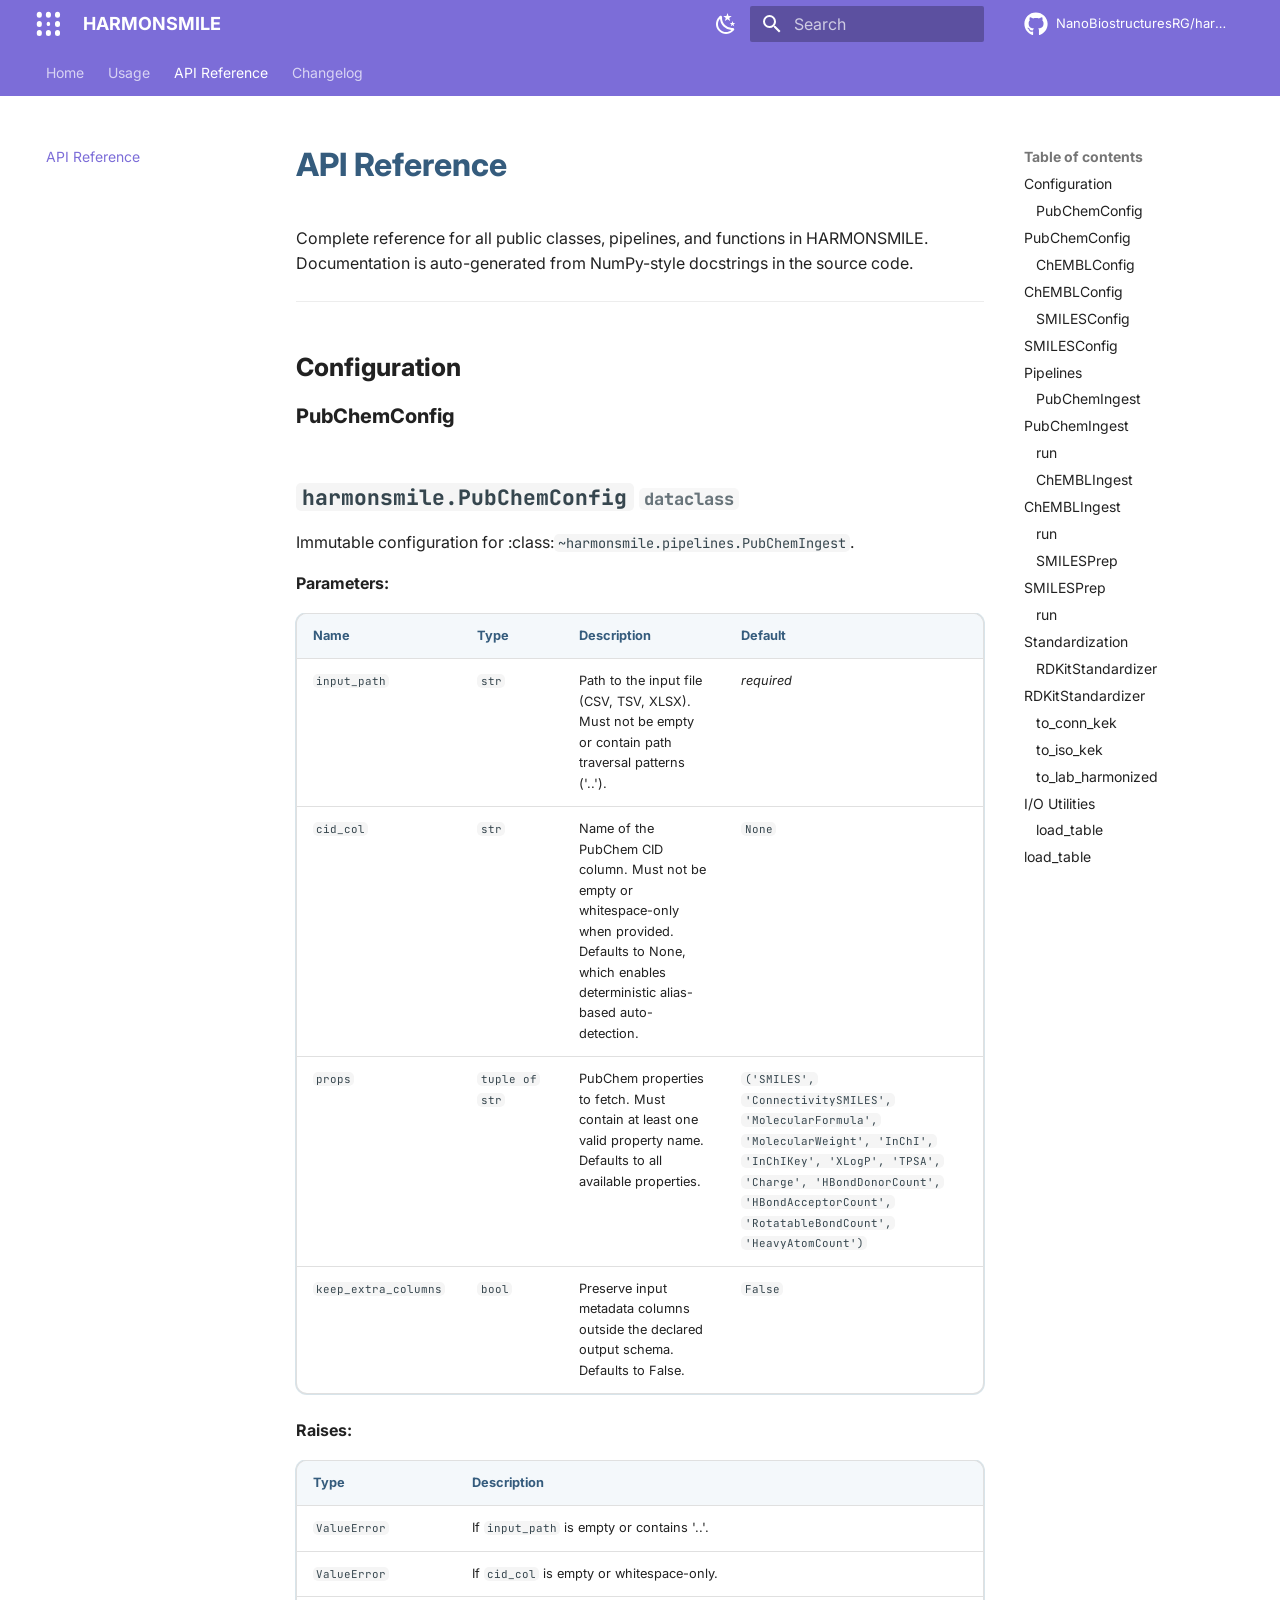
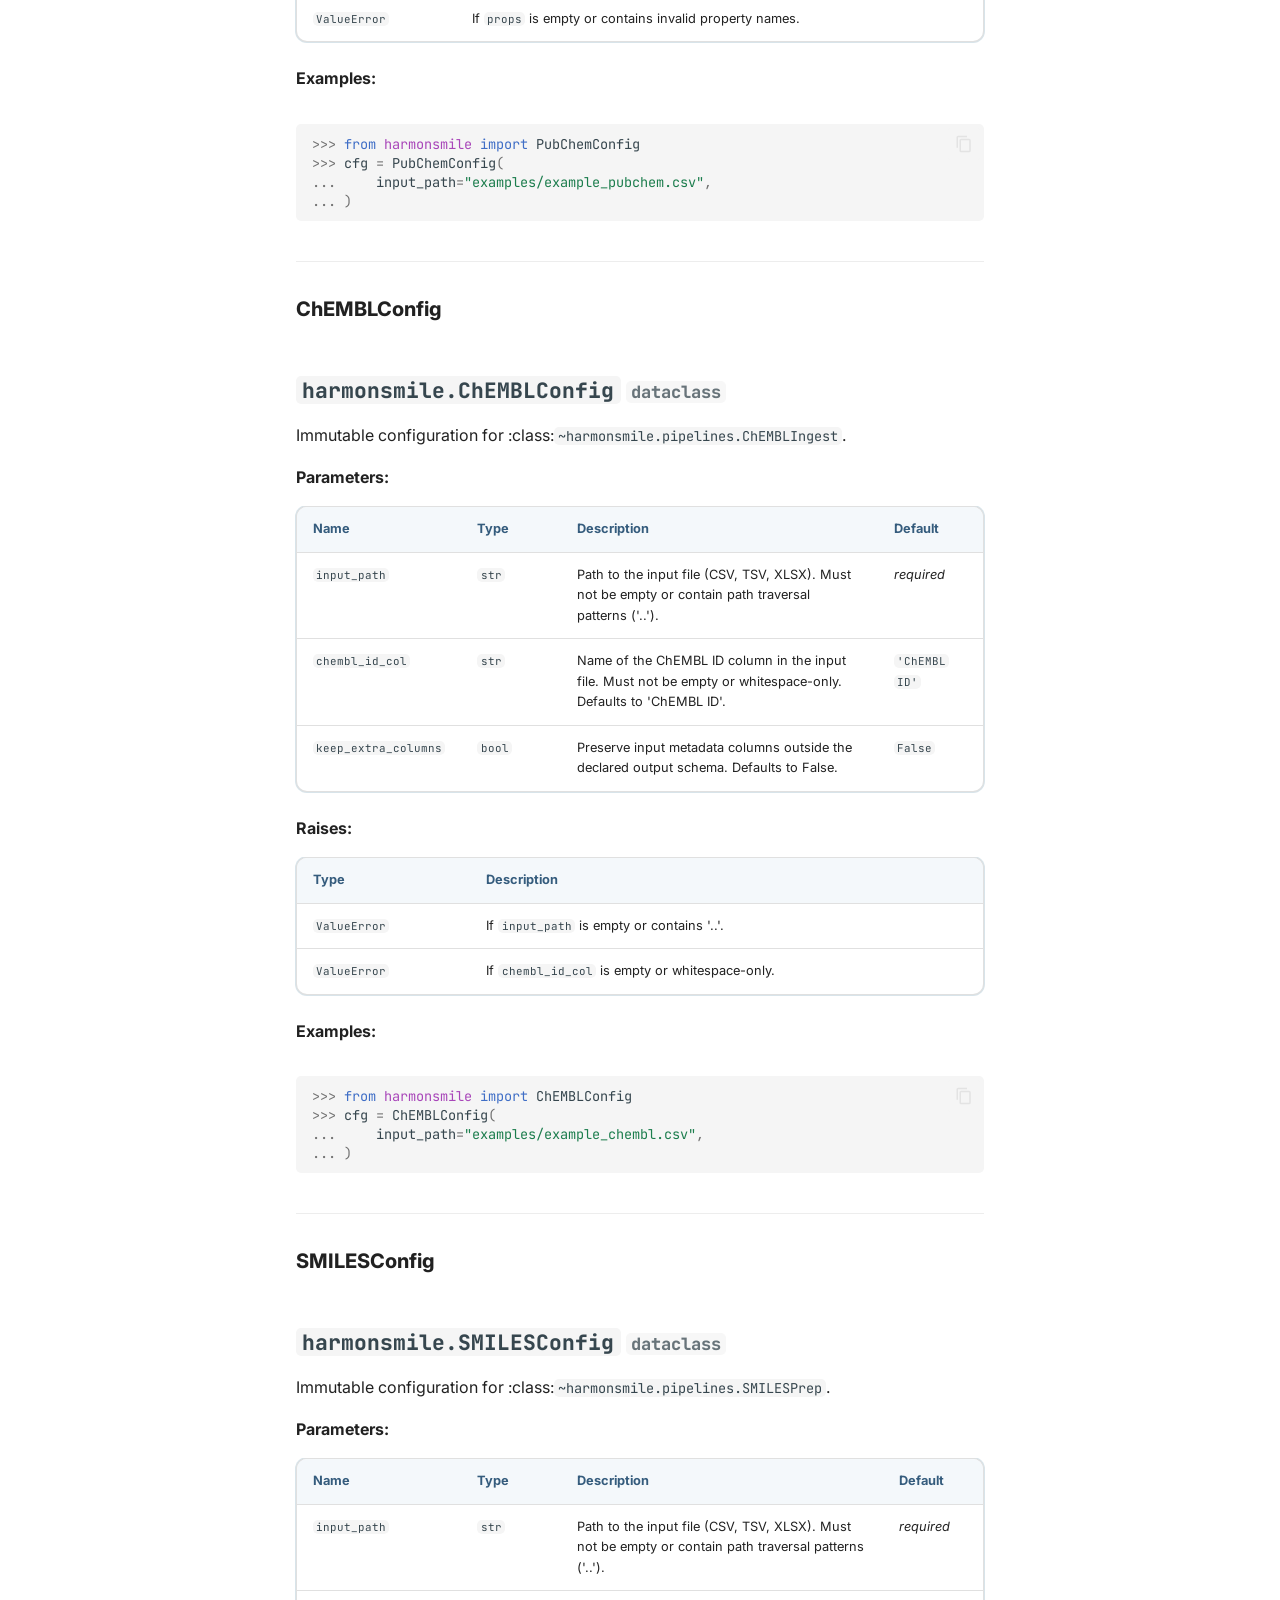
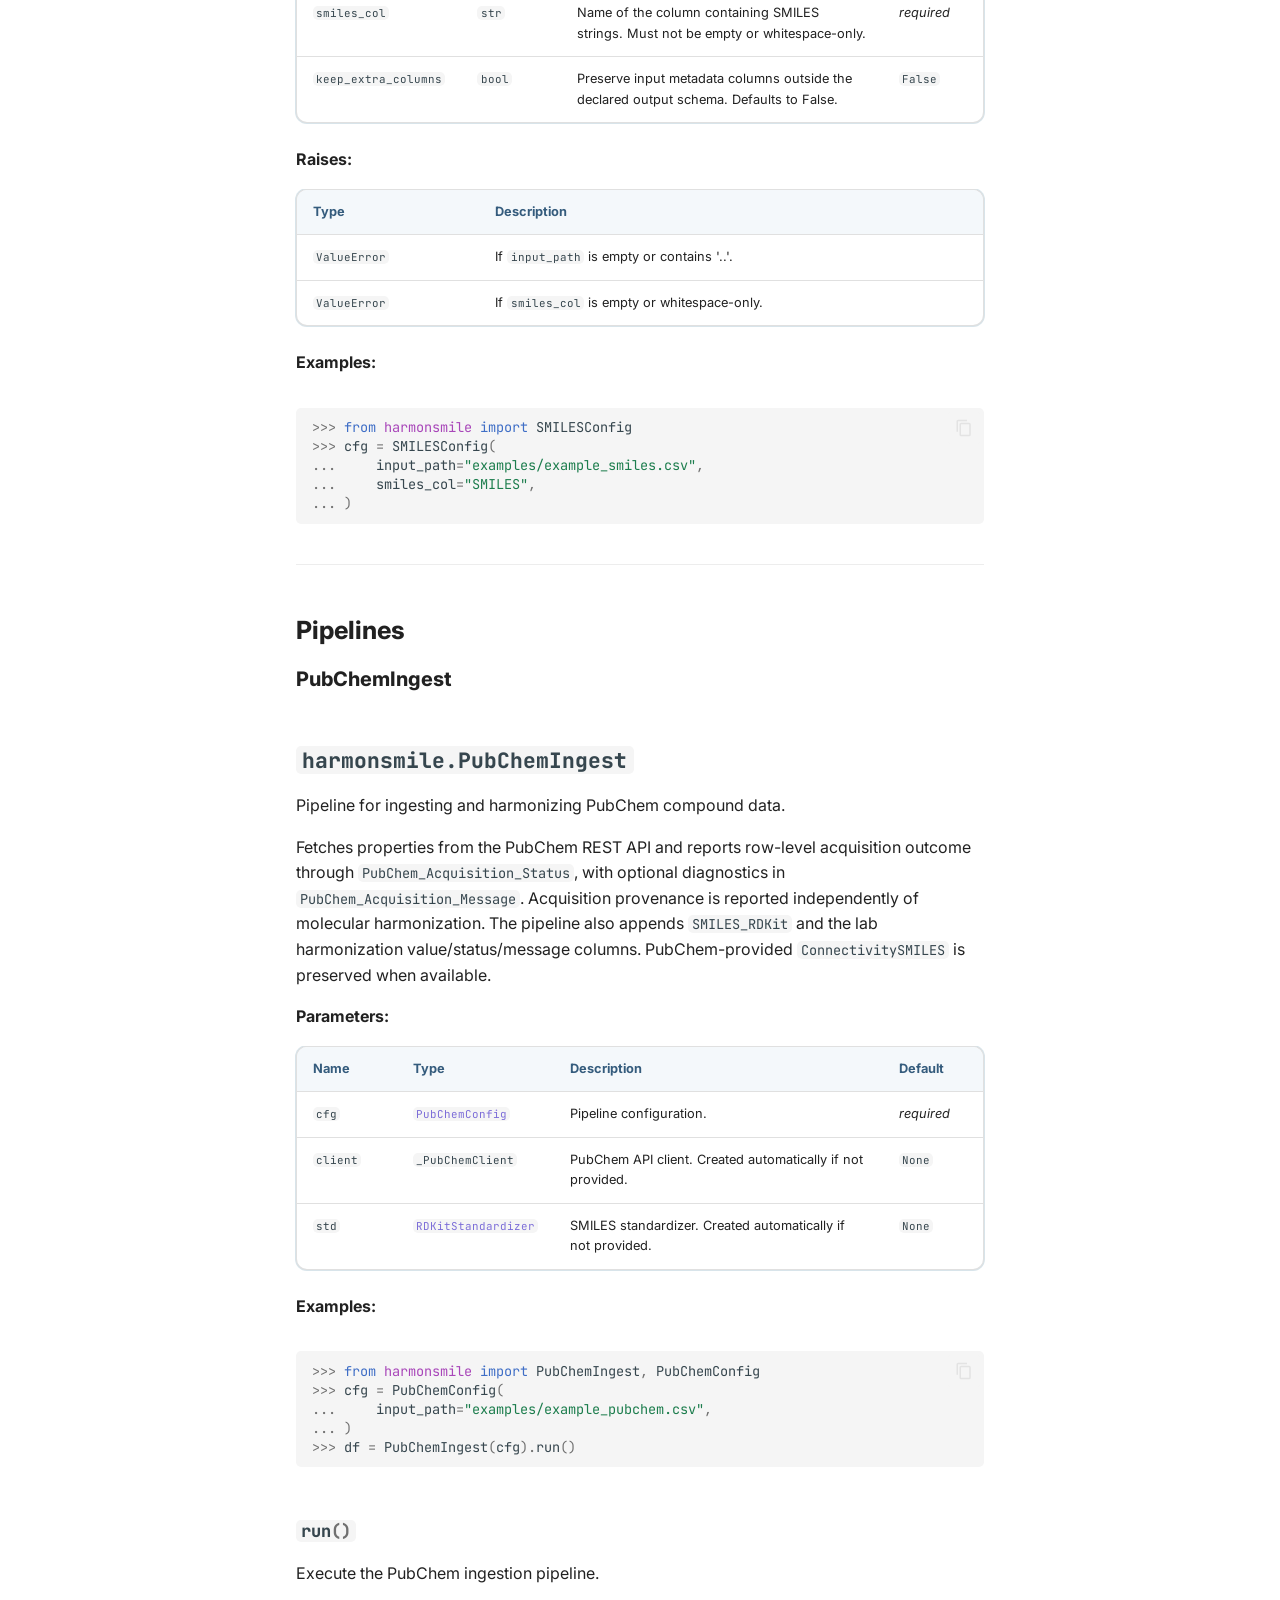
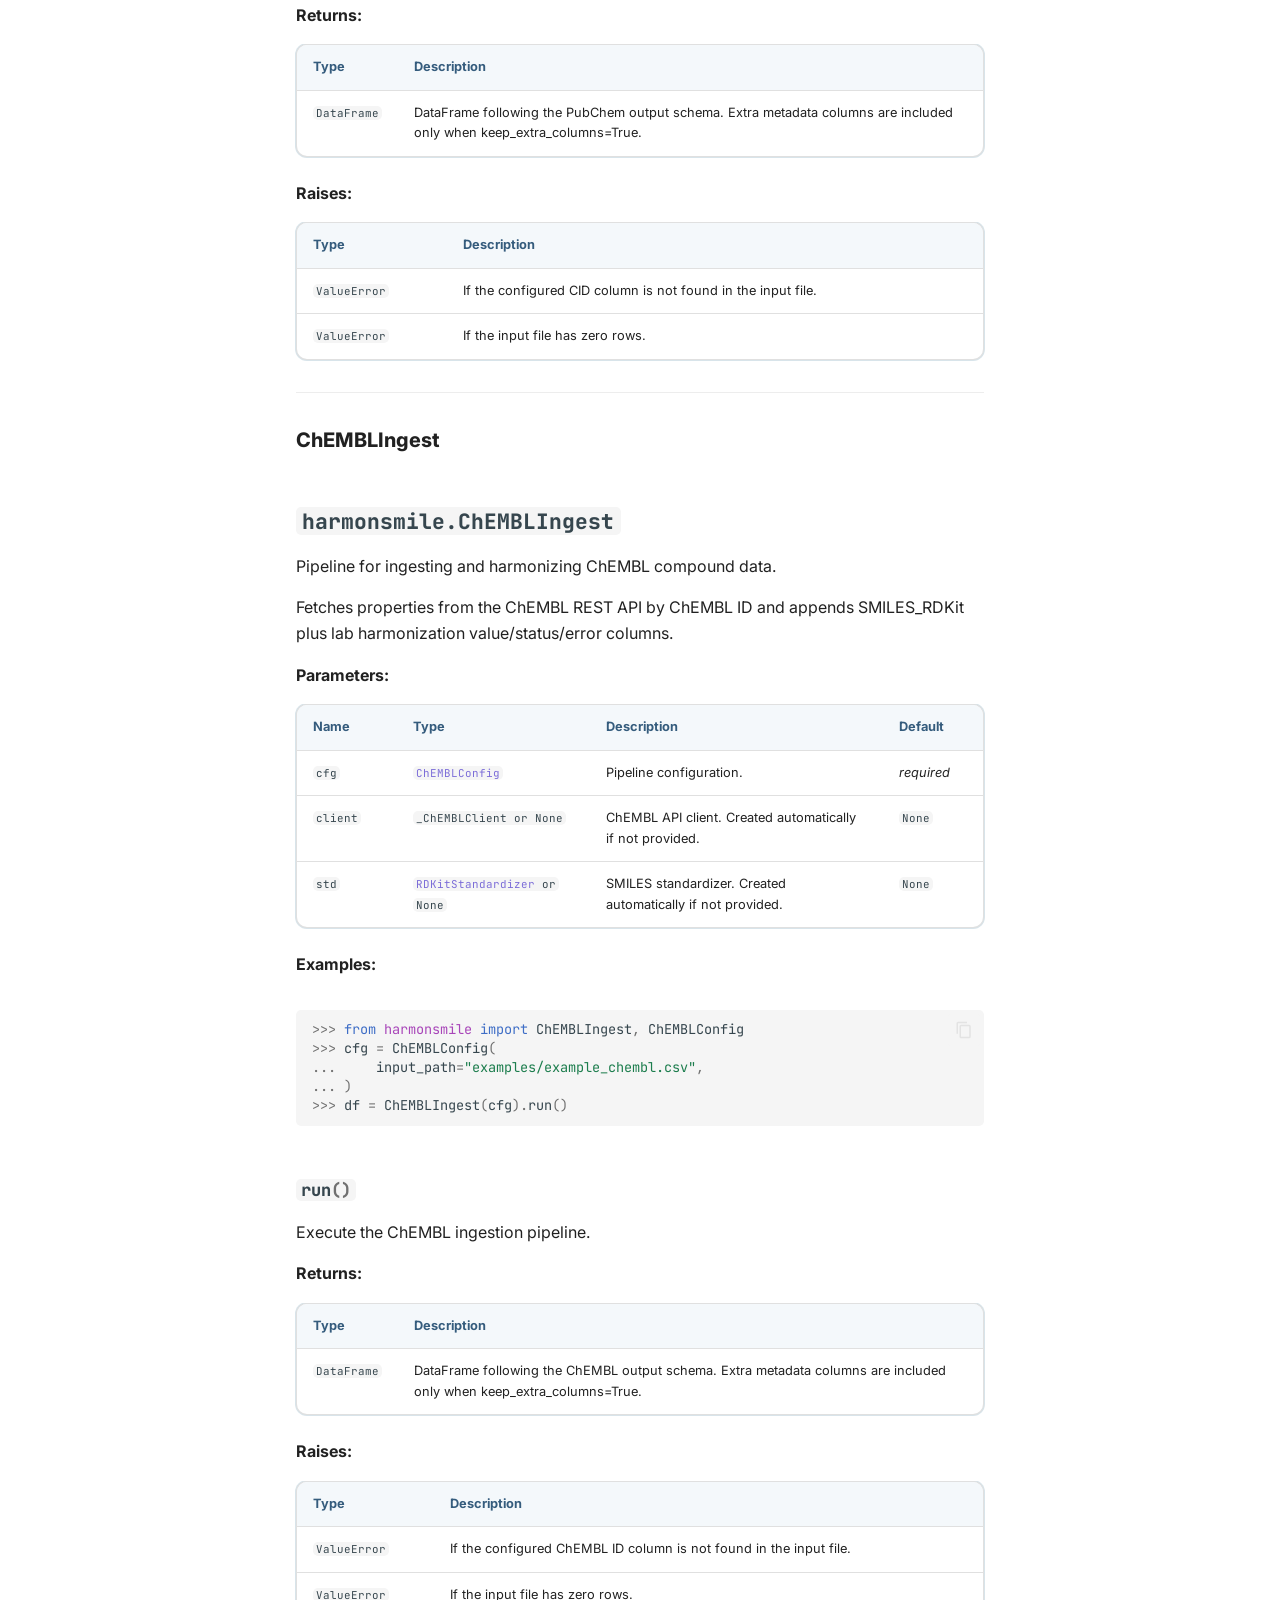
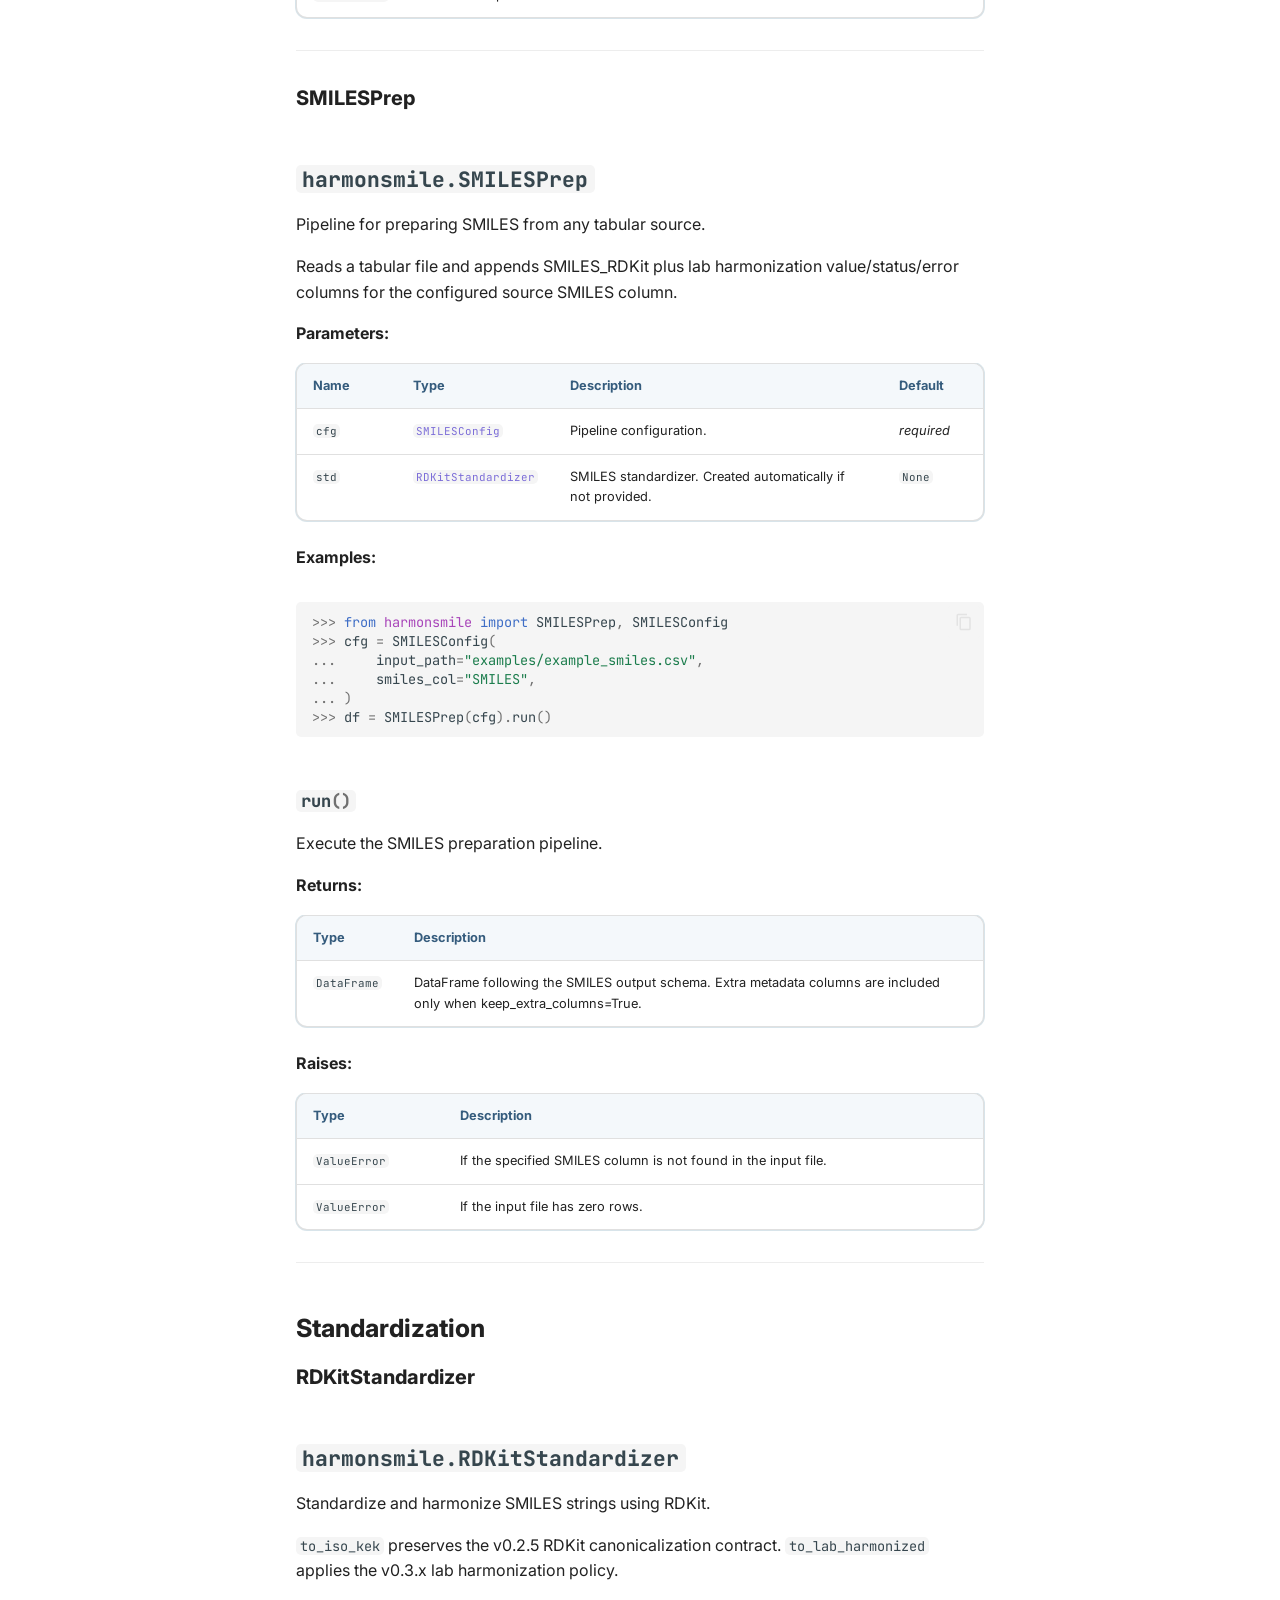
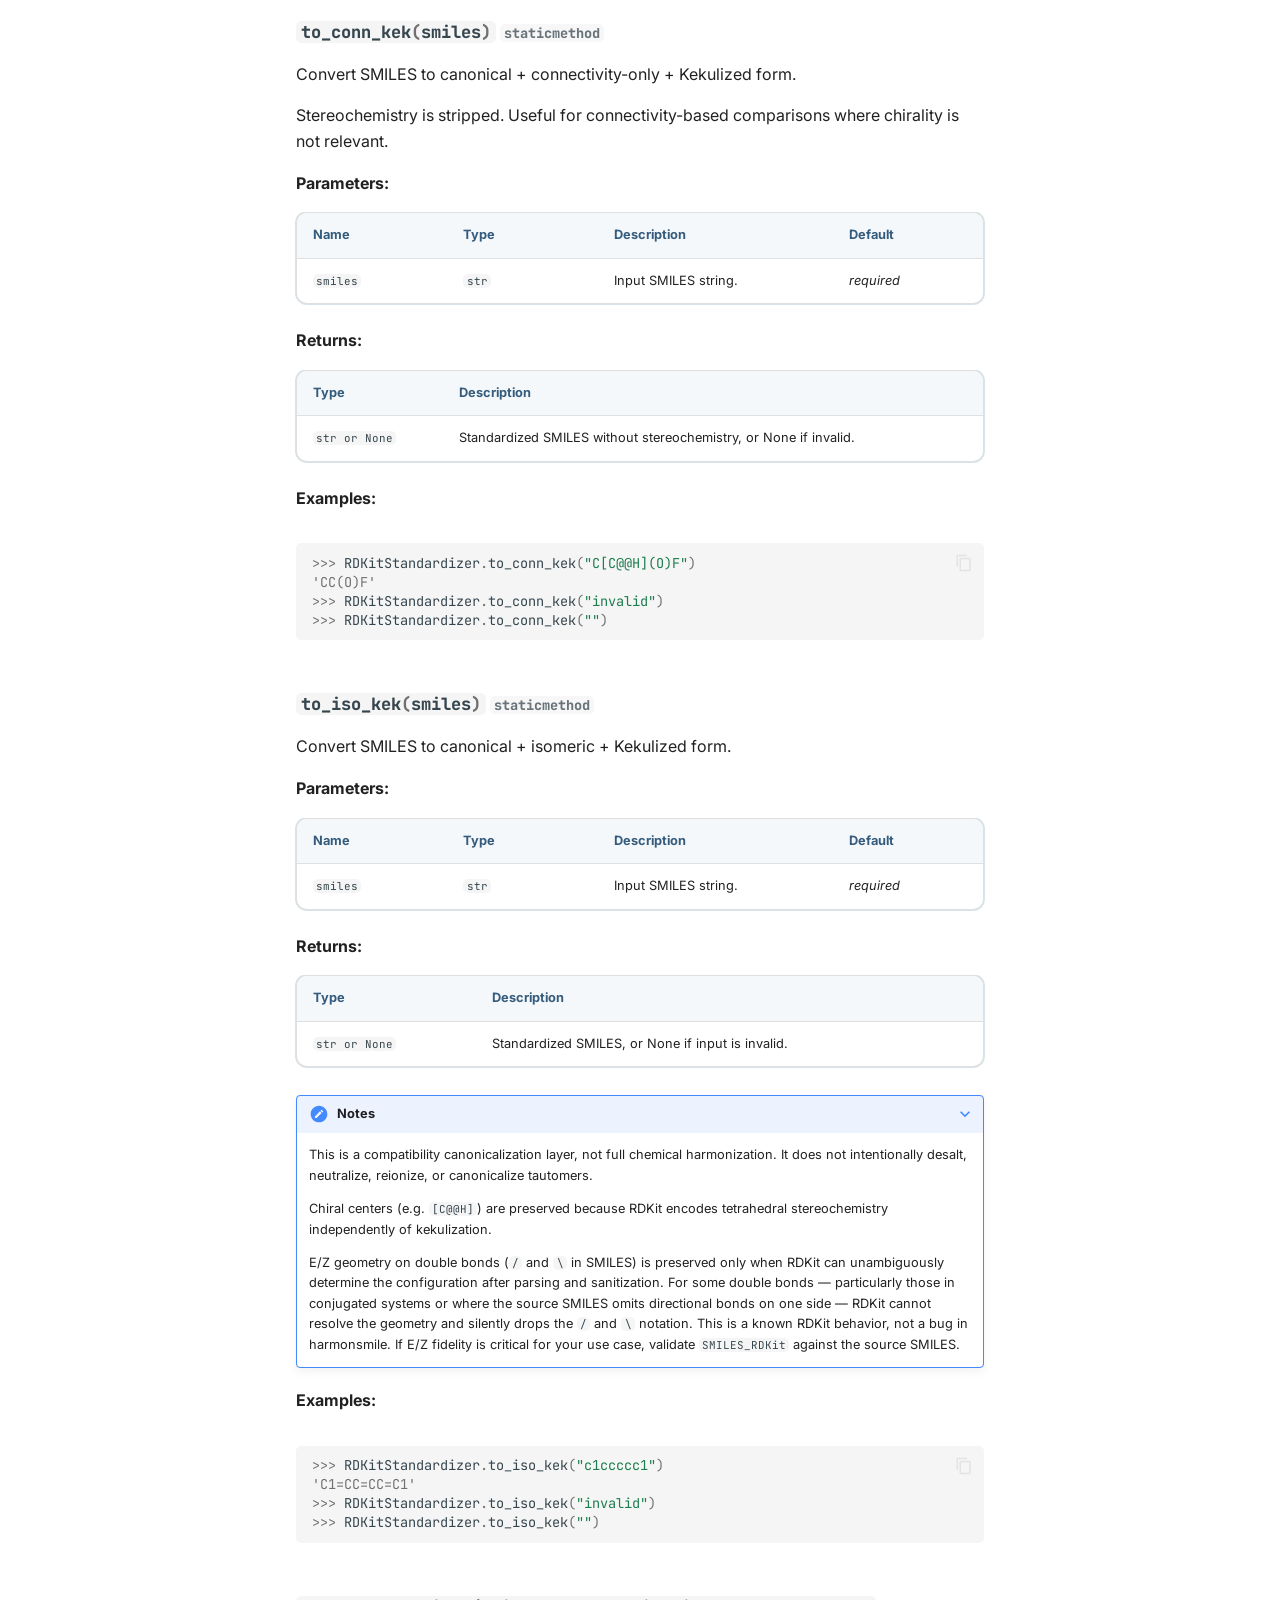
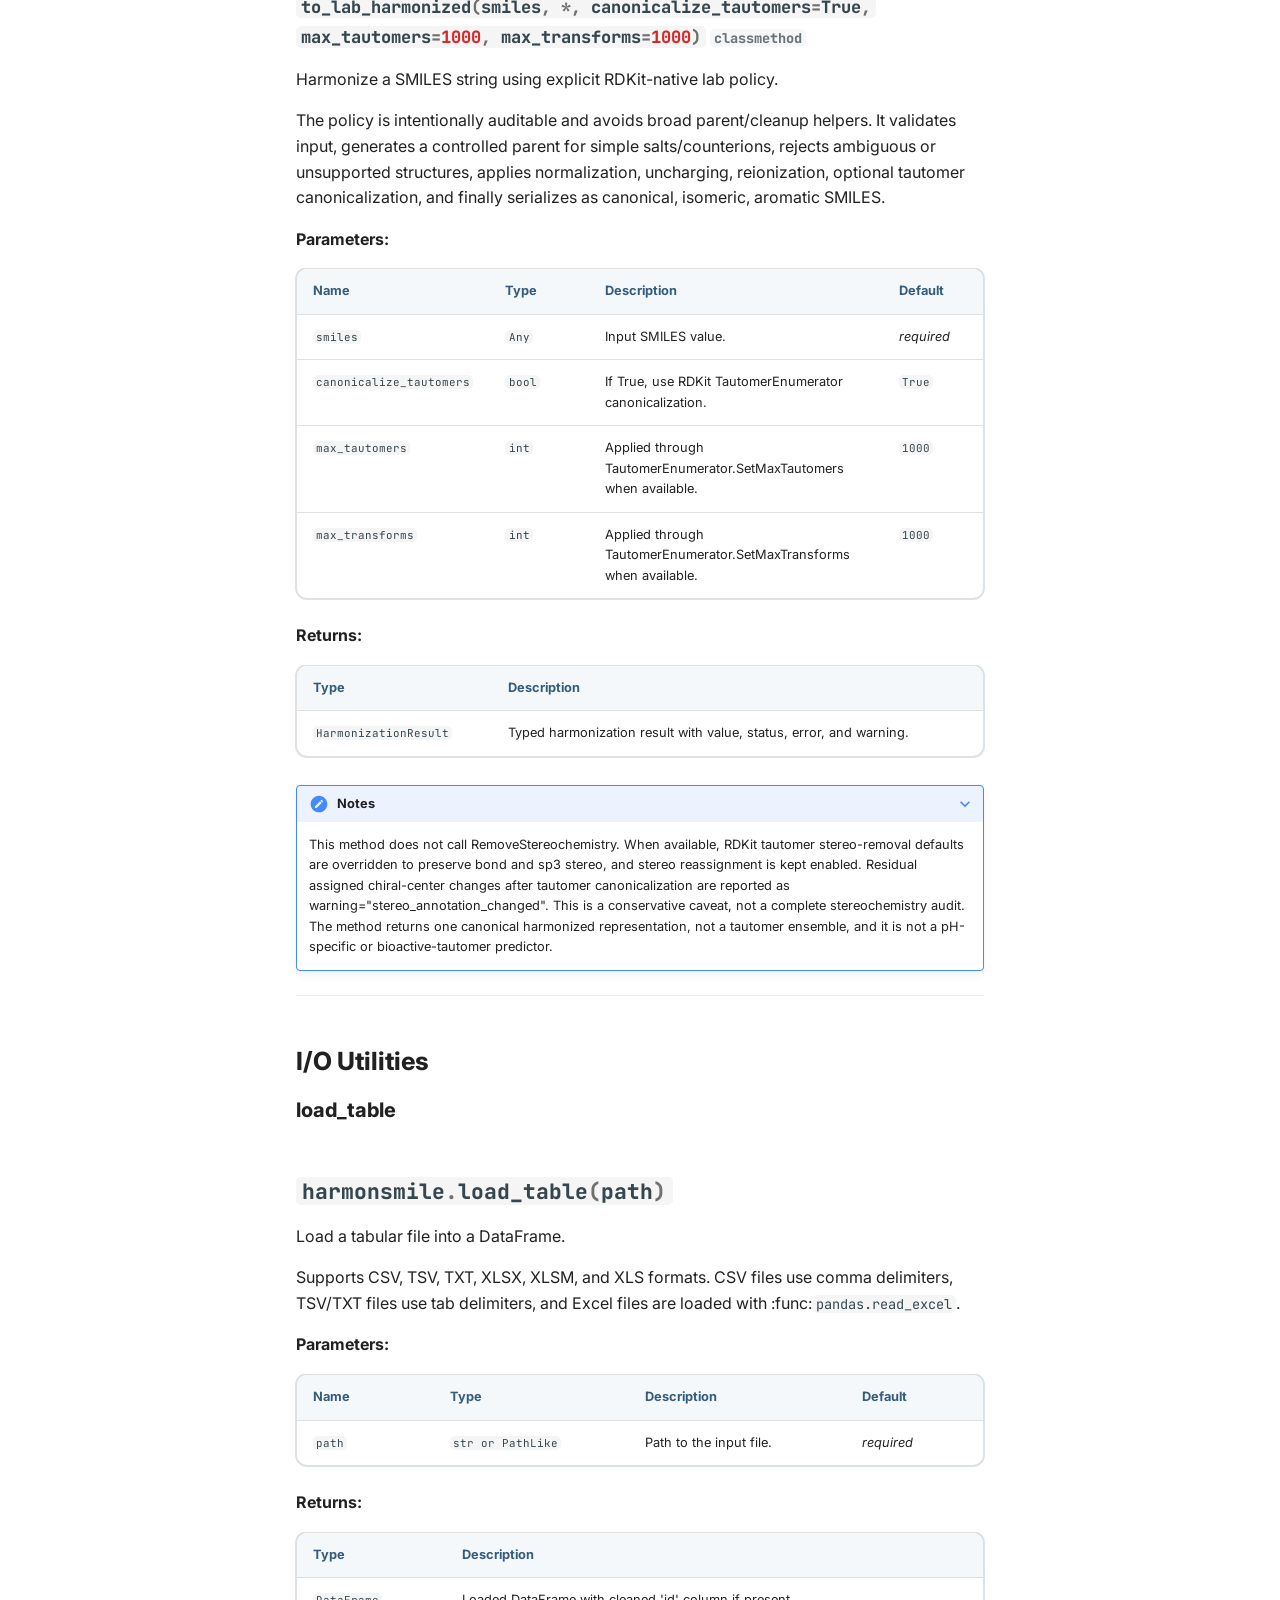
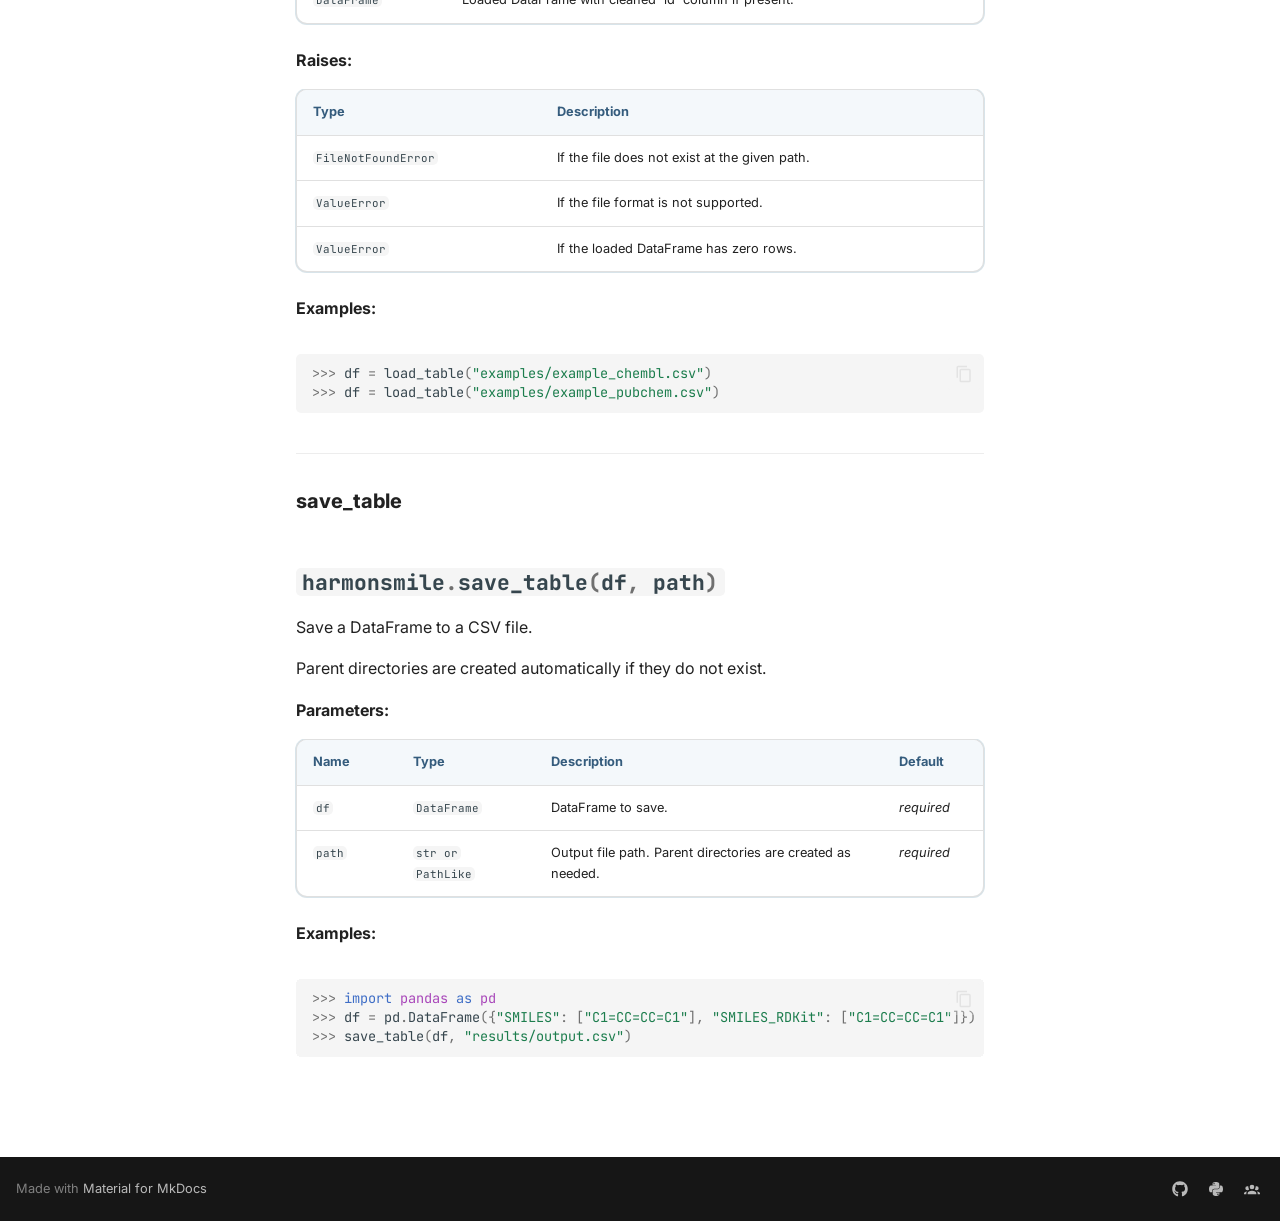
==== commit f697bfe1: "Deployed a0caffb with MkDocs version: 1.6.1" ====
--- a/api/index.html
+++ b/api/index.html
@@ -1457,7 +1457,7 @@
 <p><span class="doc-section-title">Examples:</span></p>
     <div class="highlight"><pre><span></span><code><span class="gp">&gt;&gt;&gt; </span><span class="kn">from</span><span class="w"> </span><span class="nn">harmonsmile</span><span class="w"> </span><span class="kn">import</span> <span class="n">PubChemConfig</span>
 <span class="gp">&gt;&gt;&gt; </span><span class="n">cfg</span> <span class="o">=</span> <span class="n">PubChemConfig</span><span class="p">(</span>
-<span class="gp">... </span>    <span class="n">input_path</span><span class="o">=</span><span class="s2">&quot;examples/example_pubchem.csv&quot;</span><span class="p">,</span>
+<span class="gp">... </span>    <span class="n">input_path</span><span class="o">=</span><span class="s2">"examples/example_pubchem.csv"</span><span class="p">,</span>
 <span class="gp">... </span><span class="p">)</span>
 </code></pre></div>
 
@@ -1616,7 +1616,7 @@
 <p><span class="doc-section-title">Examples:</span></p>
     <div class="highlight"><pre><span></span><code><span class="gp">&gt;&gt;&gt; </span><span class="kn">from</span><span class="w"> </span><span class="nn">harmonsmile</span><span class="w"> </span><span class="kn">import</span> <span class="n">ChEMBLConfig</span>
 <span class="gp">&gt;&gt;&gt; </span><span class="n">cfg</span> <span class="o">=</span> <span class="n">ChEMBLConfig</span><span class="p">(</span>
-<span class="gp">... </span>    <span class="n">input_path</span><span class="o">=</span><span class="s2">&quot;examples/example_chembl.csv&quot;</span><span class="p">,</span>
+<span class="gp">... </span>    <span class="n">input_path</span><span class="o">=</span><span class="s2">"examples/example_chembl.csv"</span><span class="p">,</span>
 <span class="gp">... </span><span class="p">)</span>
 </code></pre></div>
 
@@ -1775,8 +1775,8 @@
 <p><span class="doc-section-title">Examples:</span></p>
     <div class="highlight"><pre><span></span><code><span class="gp">&gt;&gt;&gt; </span><span class="kn">from</span><span class="w"> </span><span class="nn">harmonsmile</span><span class="w"> </span><span class="kn">import</span> <span class="n">SMILESConfig</span>
 <span class="gp">&gt;&gt;&gt; </span><span class="n">cfg</span> <span class="o">=</span> <span class="n">SMILESConfig</span><span class="p">(</span>
-<span class="gp">... </span>    <span class="n">input_path</span><span class="o">=</span><span class="s2">&quot;examples/example_smiles.csv&quot;</span><span class="p">,</span>
-<span class="gp">... </span>    <span class="n">smiles_col</span><span class="o">=</span><span class="s2">&quot;SMILES&quot;</span><span class="p">,</span>
+<span class="gp">... </span>    <span class="n">input_path</span><span class="o">=</span><span class="s2">"examples/example_smiles.csv"</span><span class="p">,</span>
+<span class="gp">... </span>    <span class="n">smiles_col</span><span class="o">=</span><span class="s2">"SMILES"</span><span class="p">,</span>
 <span class="gp">... </span><span class="p">)</span>
 </code></pre></div>
 
@@ -1828,9 +1828,12 @@
 
 
         <p>Pipeline for ingesting and harmonizing PubChem compound data.</p>
-<p>Fetches properties from the PubChem REST API and appends SMILES_RDKit
-plus lab harmonization value/status/error columns. PubChem-provided
-ConnectivitySMILES is preserved when available.</p>
+<p>Fetches properties from the PubChem REST API and reports row-level acquisition
+outcome through <code>PubChem_Acquisition_Status</code>, with optional diagnostics in
+<code>PubChem_Acquisition_Message</code>. Acquisition provenance is reported
+independently of molecular harmonization. The pipeline also appends
+<code>SMILES_RDKit</code> and the lab harmonization value/status/message columns.
+PubChem-provided <code>ConnectivitySMILES</code> is preserved when available.</p>
 
 
 <p><span class="doc-section-title">Parameters:</span></p>
@@ -1904,7 +1907,7 @@
 <p><span class="doc-section-title">Examples:</span></p>
     <div class="highlight"><pre><span></span><code><span class="gp">&gt;&gt;&gt; </span><span class="kn">from</span><span class="w"> </span><span class="nn">harmonsmile</span><span class="w"> </span><span class="kn">import</span> <span class="n">PubChemIngest</span><span class="p">,</span> <span class="n">PubChemConfig</span>
 <span class="gp">&gt;&gt;&gt; </span><span class="n">cfg</span> <span class="o">=</span> <span class="n">PubChemConfig</span><span class="p">(</span>
-<span class="gp">... </span>    <span class="n">input_path</span><span class="o">=</span><span class="s2">&quot;examples/example_pubchem.csv&quot;</span><span class="p">,</span>
+<span class="gp">... </span>    <span class="n">input_path</span><span class="o">=</span><span class="s2">"examples/example_pubchem.csv"</span><span class="p">,</span>
 <span class="gp">... </span><span class="p">)</span>
 <span class="gp">&gt;&gt;&gt; </span><span class="n">df</span> <span class="o">=</span> <span class="n">PubChemIngest</span><span class="p">(</span><span class="n">cfg</span><span class="p">)</span><span class="o">.</span><span class="n">run</span><span class="p">()</span>
 </code></pre></div>
@@ -2106,7 +2109,7 @@
 <p><span class="doc-section-title">Examples:</span></p>
     <div class="highlight"><pre><span></span><code><span class="gp">&gt;&gt;&gt; </span><span class="kn">from</span><span class="w"> </span><span class="nn">harmonsmile</span><span class="w"> </span><span class="kn">import</span> <span class="n">ChEMBLIngest</span><span class="p">,</span> <span class="n">ChEMBLConfig</span>
 <span class="gp">&gt;&gt;&gt; </span><span class="n">cfg</span> <span class="o">=</span> <span class="n">ChEMBLConfig</span><span class="p">(</span>
-<span class="gp">... </span>    <span class="n">input_path</span><span class="o">=</span><span class="s2">&quot;examples/example_chembl.csv&quot;</span><span class="p">,</span>
+<span class="gp">... </span>    <span class="n">input_path</span><span class="o">=</span><span class="s2">"examples/example_chembl.csv"</span><span class="p">,</span>
 <span class="gp">... </span><span class="p">)</span>
 <span class="gp">&gt;&gt;&gt; </span><span class="n">df</span> <span class="o">=</span> <span class="n">ChEMBLIngest</span><span class="p">(</span><span class="n">cfg</span><span class="p">)</span><span class="o">.</span><span class="n">run</span><span class="p">()</span>
 </code></pre></div>
@@ -2292,8 +2295,8 @@
 <p><span class="doc-section-title">Examples:</span></p>
     <div class="highlight"><pre><span></span><code><span class="gp">&gt;&gt;&gt; </span><span class="kn">from</span><span class="w"> </span><span class="nn">harmonsmile</span><span class="w"> </span><span class="kn">import</span> <span class="n">SMILESPrep</span><span class="p">,</span> <span class="n">SMILESConfig</span>
 <span class="gp">&gt;&gt;&gt; </span><span class="n">cfg</span> <span class="o">=</span> <span class="n">SMILESConfig</span><span class="p">(</span>
-<span class="gp">... </span>    <span class="n">input_path</span><span class="o">=</span><span class="s2">&quot;examples/example_smiles.csv&quot;</span><span class="p">,</span>
-<span class="gp">... </span>    <span class="n">smiles_col</span><span class="o">=</span><span class="s2">&quot;SMILES&quot;</span><span class="p">,</span>
+<span class="gp">... </span>    <span class="n">input_path</span><span class="o">=</span><span class="s2">"examples/example_smiles.csv"</span><span class="p">,</span>
+<span class="gp">... </span>    <span class="n">smiles_col</span><span class="o">=</span><span class="s2">"SMILES"</span><span class="p">,</span>
 <span class="gp">... </span><span class="p">)</span>
 <span class="gp">&gt;&gt;&gt; </span><span class="n">df</span> <span class="o">=</span> <span class="n">SMILESPrep</span><span class="p">(</span><span class="n">cfg</span><span class="p">)</span><span class="o">.</span><span class="n">run</span><span class="p">()</span>
 </code></pre></div>
@@ -2520,10 +2523,10 @@
 
 
 <p><span class="doc-section-title">Examples:</span></p>
-    <div class="highlight"><pre><span></span><code><span class="gp">&gt;&gt;&gt; </span><span class="n">RDKitStandardizer</span><span class="o">.</span><span class="n">to_conn_kek</span><span class="p">(</span><span class="s2">&quot;C[C@@H](O)F&quot;</span><span class="p">)</span>
-<span class="go">&#39;CC(O)F&#39;</span>
-<span class="gp">&gt;&gt;&gt; </span><span class="n">RDKitStandardizer</span><span class="o">.</span><span class="n">to_conn_kek</span><span class="p">(</span><span class="s2">&quot;invalid&quot;</span><span class="p">)</span>
-<span class="gp">&gt;&gt;&gt; </span><span class="n">RDKitStandardizer</span><span class="o">.</span><span class="n">to_conn_kek</span><span class="p">(</span><span class="s2">&quot;&quot;</span><span class="p">)</span>
+    <div class="highlight"><pre><span></span><code><span class="gp">&gt;&gt;&gt; </span><span class="n">RDKitStandardizer</span><span class="o">.</span><span class="n">to_conn_kek</span><span class="p">(</span><span class="s2">"C[C@@H](O)F"</span><span class="p">)</span>
+<span class="go">'CC(O)F'</span>
+<span class="gp">&gt;&gt;&gt; </span><span class="n">RDKitStandardizer</span><span class="o">.</span><span class="n">to_conn_kek</span><span class="p">(</span><span class="s2">"invalid"</span><span class="p">)</span>
+<span class="gp">&gt;&gt;&gt; </span><span class="n">RDKitStandardizer</span><span class="o">.</span><span class="n">to_conn_kek</span><span class="p">(</span><span class="s2">""</span><span class="p">)</span>
 </code></pre></div>
 
 
@@ -2621,10 +2624,10 @@
 </details>
 
 <p><span class="doc-section-title">Examples:</span></p>
-    <div class="highlight"><pre><span></span><code><span class="gp">&gt;&gt;&gt; </span><span class="n">RDKitStandardizer</span><span class="o">.</span><span class="n">to_iso_kek</span><span class="p">(</span><span class="s2">&quot;c1ccccc1&quot;</span><span class="p">)</span>
-<span class="go">&#39;C1=CC=CC=C1&#39;</span>
-<span class="gp">&gt;&gt;&gt; </span><span class="n">RDKitStandardizer</span><span class="o">.</span><span class="n">to_iso_kek</span><span class="p">(</span><span class="s2">&quot;invalid&quot;</span><span class="p">)</span>
-<span class="gp">&gt;&gt;&gt; </span><span class="n">RDKitStandardizer</span><span class="o">.</span><span class="n">to_iso_kek</span><span class="p">(</span><span class="s2">&quot;&quot;</span><span class="p">)</span>
+    <div class="highlight"><pre><span></span><code><span class="gp">&gt;&gt;&gt; </span><span class="n">RDKitStandardizer</span><span class="o">.</span><span class="n">to_iso_kek</span><span class="p">(</span><span class="s2">"c1ccccc1"</span><span class="p">)</span>
+<span class="go">'C1=CC=CC=C1'</span>
+<span class="gp">&gt;&gt;&gt; </span><span class="n">RDKitStandardizer</span><span class="o">.</span><span class="n">to_iso_kek</span><span class="p">(</span><span class="s2">"invalid"</span><span class="p">)</span>
+<span class="gp">&gt;&gt;&gt; </span><span class="n">RDKitStandardizer</span><span class="o">.</span><span class="n">to_iso_kek</span><span class="p">(</span><span class="s2">""</span><span class="p">)</span>
 </code></pre></div>
 
 
@@ -2900,8 +2903,8 @@
 
 
 <p><span class="doc-section-title">Examples:</span></p>
-    <div class="highlight"><pre><span></span><code><span class="gp">&gt;&gt;&gt; </span><span class="n">df</span> <span class="o">=</span> <span class="n">load_table</span><span class="p">(</span><span class="s2">&quot;examples/example_chembl.csv&quot;</span><span class="p">)</span>
-<span class="gp">&gt;&gt;&gt; </span><span class="n">df</span> <span class="o">=</span> <span class="n">load_table</span><span class="p">(</span><span class="s2">&quot;examples/example_pubchem.csv&quot;</span><span class="p">)</span>
+    <div class="highlight"><pre><span></span><code><span class="gp">&gt;&gt;&gt; </span><span class="n">df</span> <span class="o">=</span> <span class="n">load_table</span><span class="p">(</span><span class="s2">"examples/example_chembl.csv"</span><span class="p">)</span>
+<span class="gp">&gt;&gt;&gt; </span><span class="n">df</span> <span class="o">=</span> <span class="n">load_table</span><span class="p">(</span><span class="s2">"examples/example_pubchem.csv"</span><span class="p">)</span>
 </code></pre></div>
 
 
@@ -2975,8 +2978,8 @@
 
 <p><span class="doc-section-title">Examples:</span></p>
     <div class="highlight"><pre><span></span><code><span class="gp">&gt;&gt;&gt; </span><span class="kn">import</span><span class="w"> </span><span class="nn">pandas</span><span class="w"> </span><span class="k">as</span><span class="w"> </span><span class="nn">pd</span>
-<span class="gp">&gt;&gt;&gt; </span><span class="n">df</span> <span class="o">=</span> <span class="n">pd</span><span class="o">.</span><span class="n">DataFrame</span><span class="p">({</span><span class="s2">&quot;SMILES&quot;</span><span class="p">:</span> <span class="p">[</span><span class="s2">&quot;C1=CC=CC=C1&quot;</span><span class="p">],</span> <span class="s2">&quot;SMILES_RDKit&quot;</span><span class="p">:</span> <span class="p">[</span><span class="s2">&quot;C1=CC=CC=C1&quot;</span><span class="p">]})</span>
-<span class="gp">&gt;&gt;&gt; </span><span class="n">save_table</span><span class="p">(</span><span class="n">df</span><span class="p">,</span> <span class="s2">&quot;results/output.csv&quot;</span><span class="p">)</span>
+<span class="gp">&gt;&gt;&gt; </span><span class="n">df</span> <span class="o">=</span> <span class="n">pd</span><span class="o">.</span><span class="n">DataFrame</span><span class="p">({</span><span class="s2">"SMILES"</span><span class="p">:</span> <span class="p">[</span><span class="s2">"C1=CC=CC=C1"</span><span class="p">],</span> <span class="s2">"SMILES_RDKit"</span><span class="p">:</span> <span class="p">[</span><span class="s2">"C1=CC=CC=C1"</span><span class="p">]})</span>
+<span class="gp">&gt;&gt;&gt; </span><span class="n">save_table</span><span class="p">(</span><span class="n">df</span><span class="p">,</span> <span class="s2">"results/output.csv"</span><span class="p">)</span>
 </code></pre></div>
 
 
